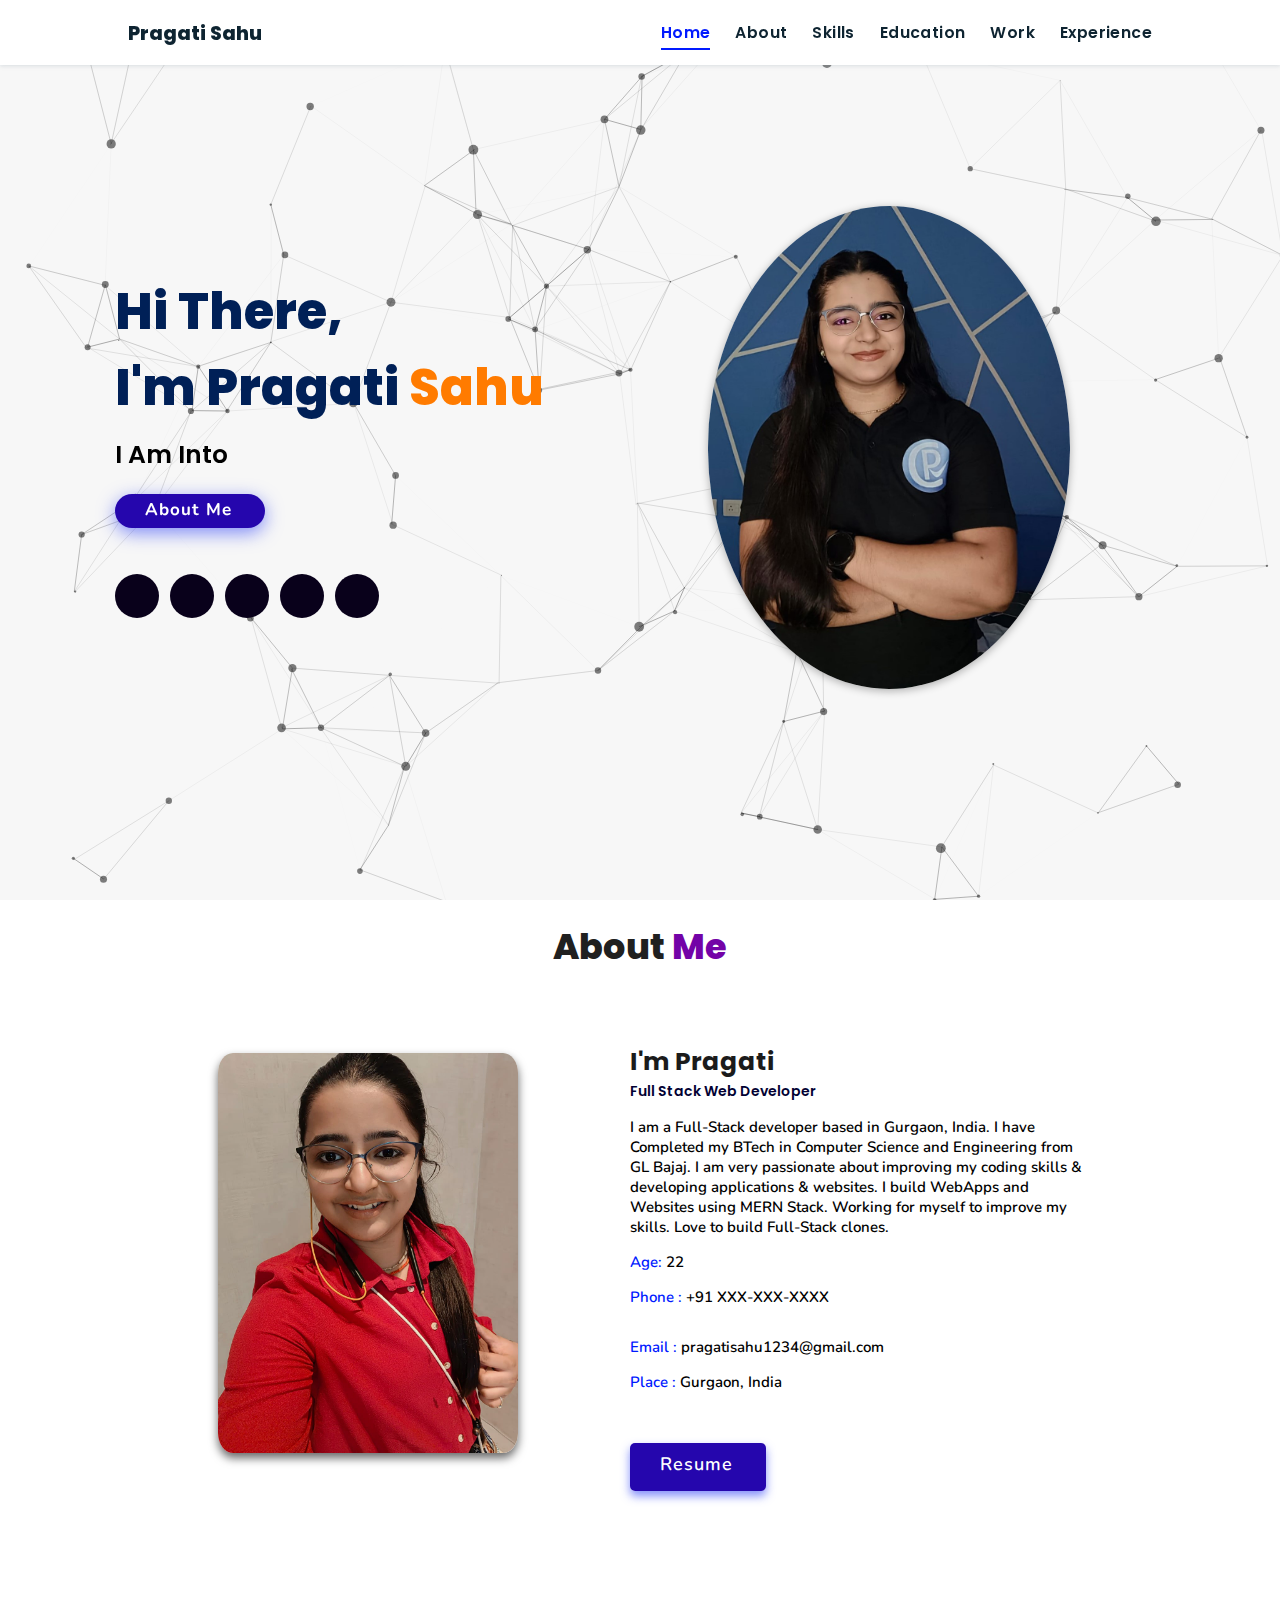
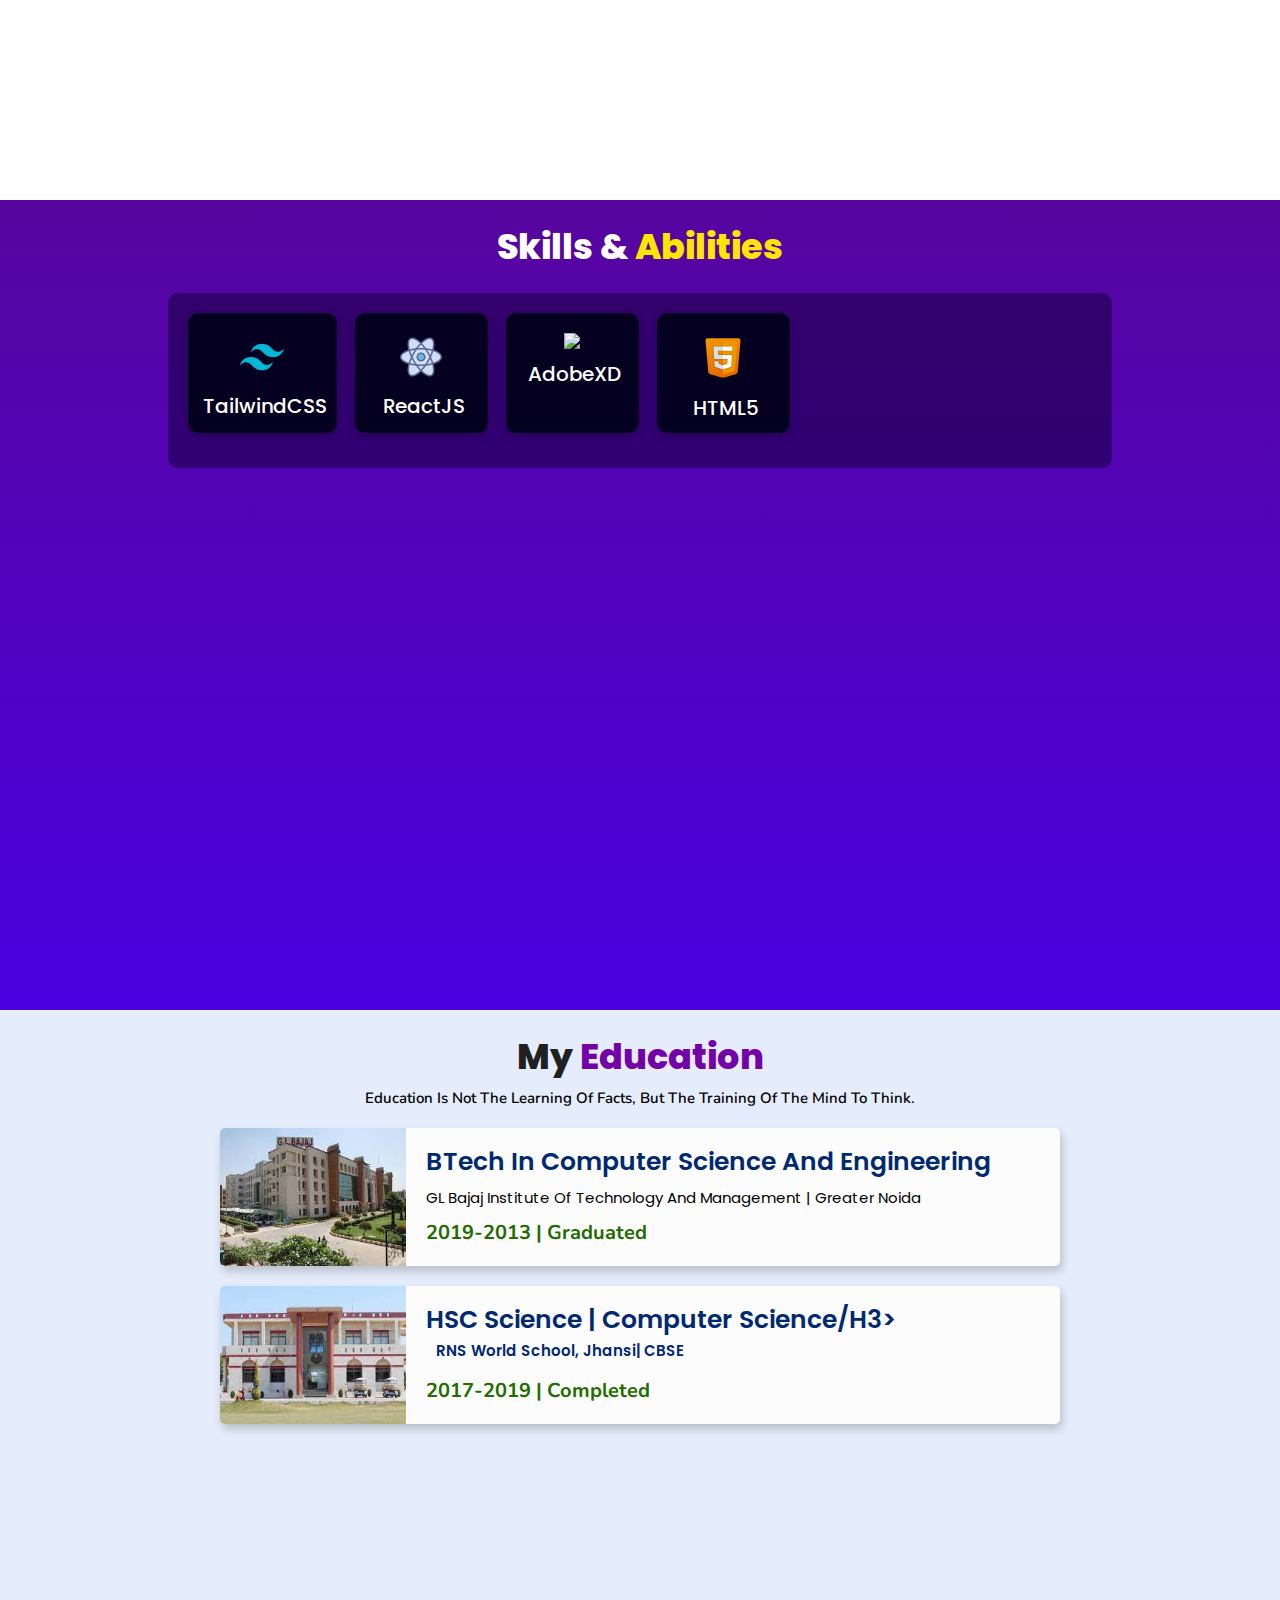
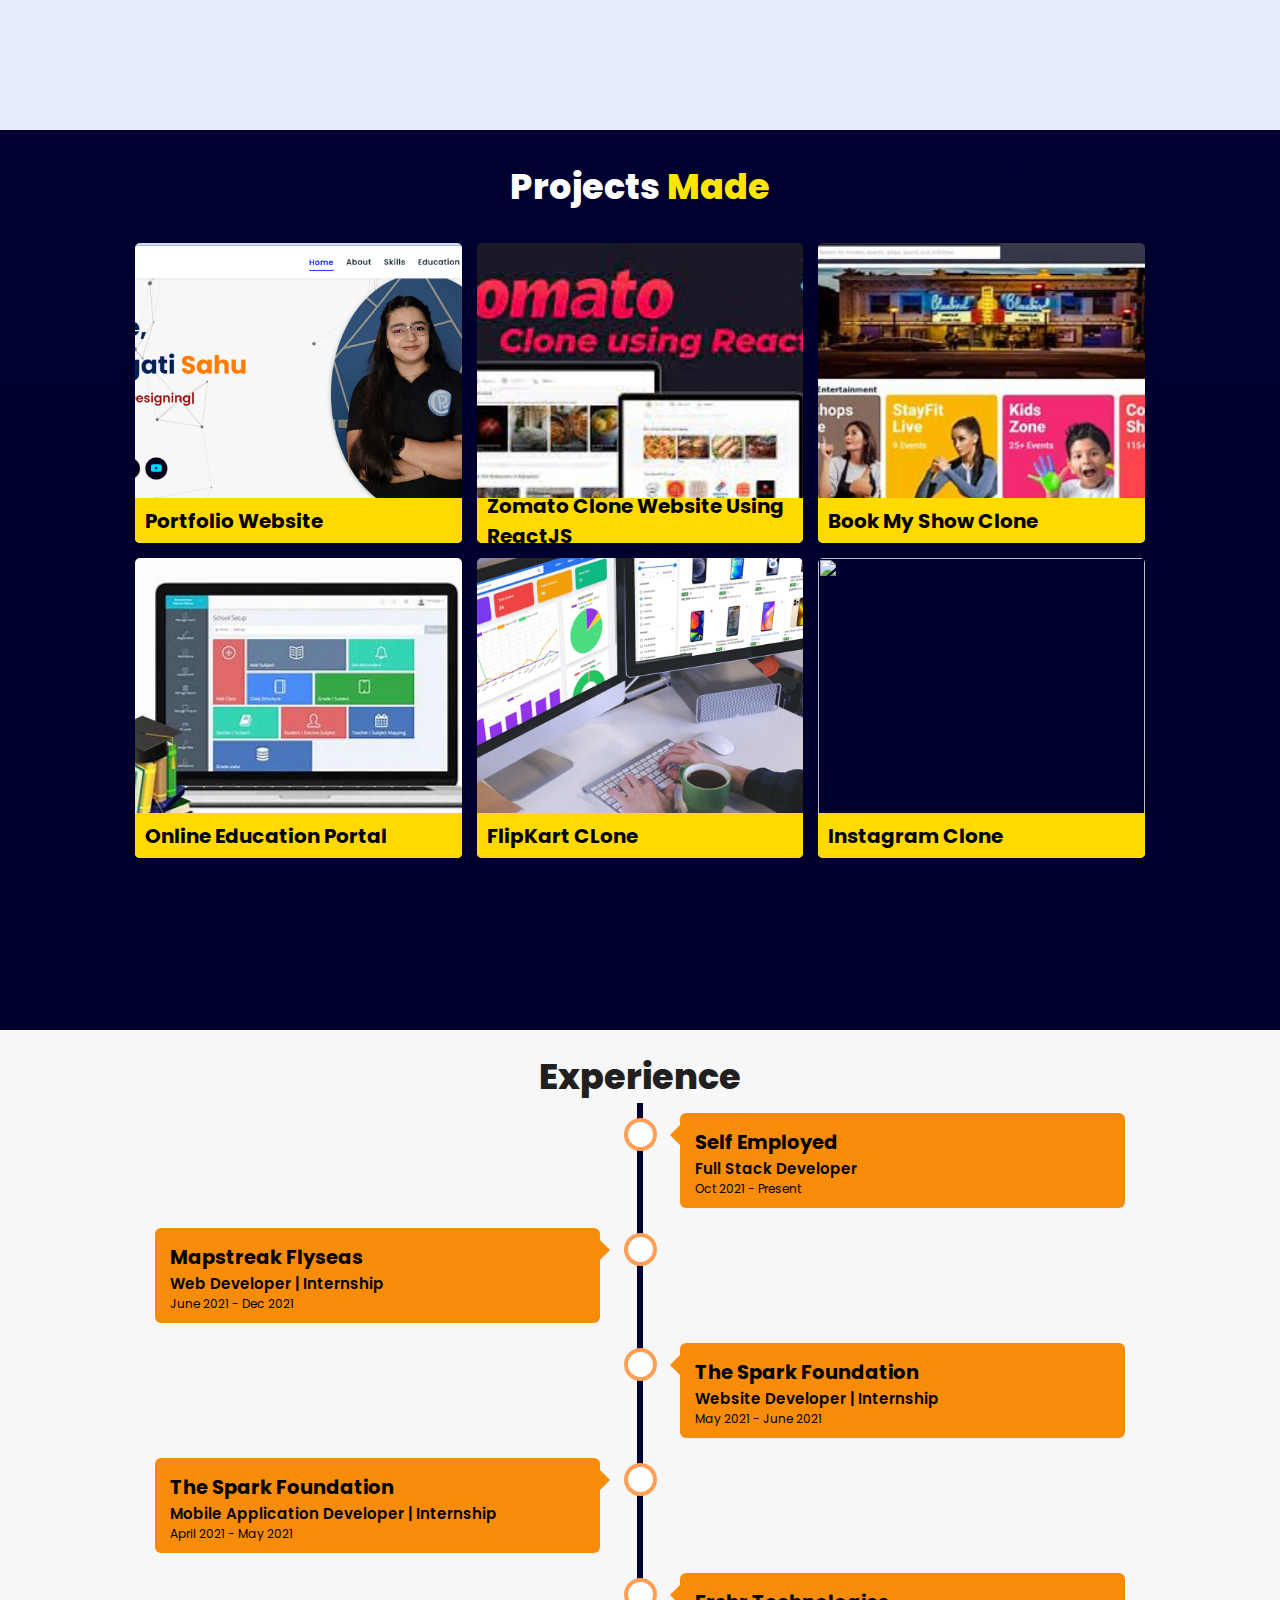
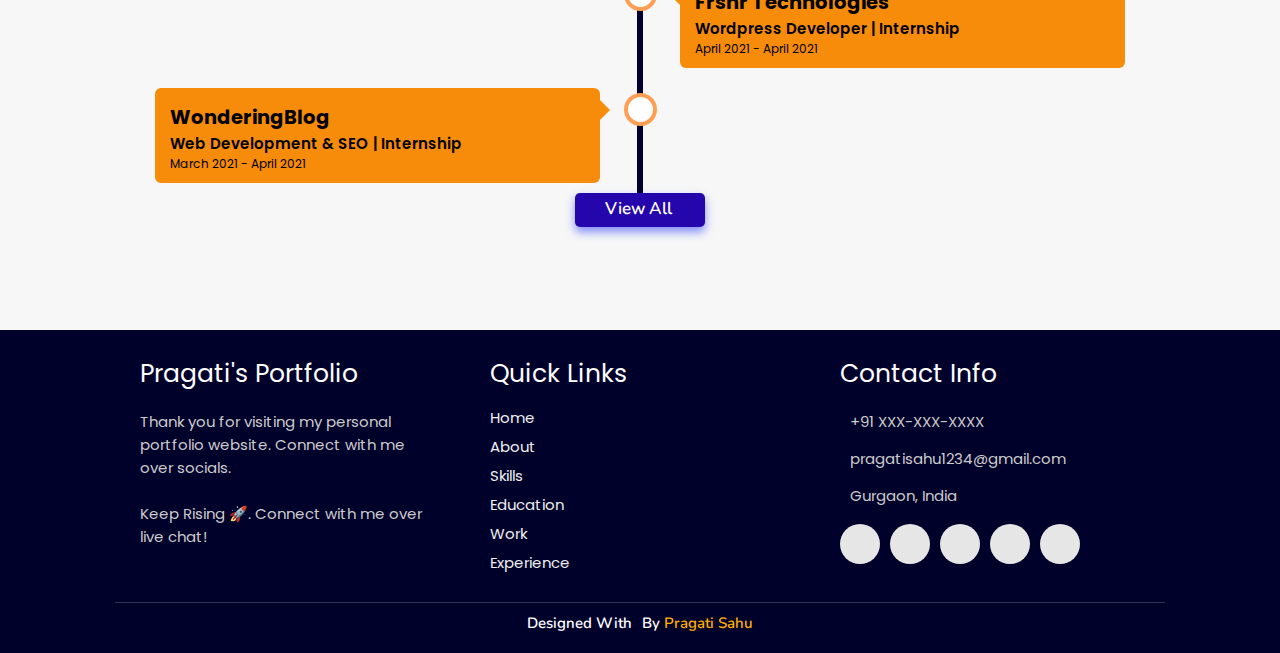
==== index.html @ 32b4aba3 "First Commit" ====
<!DOCTYPE html>
<html lang="en">
<head>
    <meta charset="UTF-8">
    <meta http-equiv="X-UA-Compatible" content="IE=edge">
    <meta name="viewport" content="width=device-width, initial-scale=1.0">
    <meta name="keywords" content="Pragati sable, portfolio, Pragati, full stack dev, personal portfolio lifecodes, portfolio design, portfolio website, personal portfolio" />
    <meta name="description" content="Welcome to Pragati's Portfolio. Full-Stack Web Developer and Android App Developer" />
    <!-- Custom CSS -->
    <link rel="stylesheet" href="./assets/css/style.css">
    <!-- Font Awesome -->
    <link rel="stylesheet" href="https://cdnjs.cloudflare.com/ajax/libs/font-awesome/5.15.3/css/all.min.css" integrity="sha512-iBBXm8fW90+nuLcSKlbmrPcLa0OT92xO1BIsZ+ywDWZCvqsWgccV3gFoRBv0z+8dLJgyAHIhR35VZc2oM/gI1w==" crossorigin="anonymous" referrerpolicy="no-referrer" />
    <script src="https://kit.fontawesome.com/95a2002ecf.js" crossorigin="anonymous"></script>
    <!-- Favicon -->
    <link id='favicon' rel="shortcut icon" href="./assets/images/favicon.png" type="image/x-png">
    <title>Portfolio | Pragati Sahu</title>
</head>
<body>
<header>
        <a href="/" class="logo"><i class="fa-solid fa-code"></i> Pragati Sahu</a>

        <div id="menu" class="fas fa-bars"></div>
        <nav class="navbar">
            <ul>
            <li><a class="active" href="#home">Home</a></li>
            <li><a href="#about">About</a></li>
            <li><a href="#skills">Skills</a></li>
            <li><a href="#education">Education</a></li>
            <li><a href="#work">Work</a></li>
            <li><a href="#experience">Experience</a></li>
            </ul>
        </nav>
</header>
<!-- navbar ends -->


<!-- hero section starts -->
<section class="home" id="home">
    <div id="particles-js"></div>

    <div class="content">
    <h2>Hi There,<br/> I'm Pragati <span>Sahu</span></h2>
    <p>i am into <span class="typing-text"></span></p>
    <a href="#about" class="btn"><span>About Me</span>
      <i class="fas fa-arrow-circle-down"></i>
    </a>
    <div class="socials">
        <ul class="social-icons">
          <li><a class="linkedin" aria-label="LinkedIn" href="https://www.linkedin.com/in/imps1001/" target="_blank"><i class="fab fa-linkedin"></i></a></li> 
          <li><a class="github" aria-label="GitHub" href="https://github.com/imps1001" target="_blank"><i class="fab fa-github"></i></a></li>
          <li><a class="telegram" aria-label="Telegram" href="https://t.me/imps1001" target="_blank"><i class="fab fa-telegram-plane"></i></a></li>
          <li><a class="instagram" aria-label="Instagram" href="https://www.instagram.com/govind_sakhi_007/"><i class="fab fa-instagram" target="_blank"></i></a></li>
          <li><a class="dev" aria-label="Dev" href="https://www.youtube.com/@codeatrandom" target="_blank"><i class="fa-brands fa-youtube"></i></a></li>
        </ul>
      </div>
    </div>
<div class="image">
    <img draggable="false" class="tilt" src="./assets/images/hero2.jpeg" alt="">
</div>
</section>
<!-- hero section ends -->


<!-- about section starts -->
<section class="about" id="about">
    <h2 class="heading"><i class="fas fa-user-alt"></i> About <span>Me</span></h2>
    
    <div class="row">

    <div class="image">
        <img draggable="false" class="tilt" src="./assets/images/profile.jpeg" alt="">
    </div>
    <div class="content">
        <h3>I'm Pragati</h3>
        <span class="tag">Full Stack Web Developer</span>
        
        <p>I am a Full-Stack developer based in Gurgaon, India. 
          I have Completed my BTech in Computer Science and Engineering from GL Bajaj.
          I am very passionate about improving my coding skills & developing applications & websites.
          I build WebApps and Websites using MERN Stack.
          Working for myself to improve my skills.
          Love to build Full-Stack clones. </p>
        
        <div class="box-container">
            <div class="box">
              <p><span> age: </span> 22</p>
              <p><span> phone : </span> +91 XXX-XXX-XXXX</p>
            </div>
            <div class="box">
              <p><span> email : </span> pragatisahu1234@gmail.com</p>
              <p><span> place : </span> Gurgaon, India</p>
            </div>
        </div>
        
        <div class="resumebtn">
            <a href="https://drive.google.com/file/d/1aR4COjsv1ZXqIcqPBd2L4H1GswW2DTjJ/view?usp=sharing" target="_blank" class="btn"><span>Resume</span>
                <i class="fas fa-chevron-right"></i>
            </a>
        </div>

    </div>
    </div>
</section>
<!-- about section ends -->

<!-- skills section starts -->
<section class="skills" id="skills">

    <h2 class="heading"><i class="fas fa-laptop-code"></i> Skills & <span>Abilities</span></h2>

    <div class="container">
          <div class="row" id="skillsContainer">

            <div class="bar">
              <div class="info">
                <img src="./assets/images/skills/TailwindCSS.png"/>
                <span>TailwindCSS</span>
              </div>
            </div>
            <div class="bar">
              <div class="info">
                <img src="./assets/images/skills/ReactJS.png"/>
                <span>ReactJS</span>
              </div>
            </div>
            <div class="bar">
              <div class="info">
                <img src="https://img.icons8.com/color/48/000000/adobe-xd.png"/>
                <span>AdobeXD</span>
              </div>
            </div>
            <div class="bar">
              <div class="info">
                <svg xmlns="http://www.w3.org/2000/svg" x="0px" y="0px"height="50" width="50" viewBox="0 0 48 48">
                  <linearGradient id="SNASnMitCxQrIYk4GDibta_v8RpPQUwv0N8_gr1" x1="18.208" x2="34.159" y1="2.413" y2="46.236" gradientUnits="userSpaceOnUse"><stop offset="0" stop-color="#f09701"></stop><stop offset="1" stop-color="#e36001"></stop></linearGradient><path fill="url(#SNASnMitCxQrIYk4GDibta_v8RpPQUwv0N8_gr1)" d="M7.192,7.176l2.627,29.77c0.109,1.237,0.97,2.28,2.164,2.621l10.643,3.041	c0.898,0.257,1.849,0.257,2.747,0l10.643-3.041c1.194-0.341,2.055-1.383,2.164-2.621l2.627-29.77C40.911,6.006,39.99,5,38.816,5	H9.184C8.01,5,7.089,6.006,7.192,7.176z"></path><path fill="#f09601" d="M24,8v31.9l9.876-2.822c0.797-0.228,1.371-0.924,1.443-1.749l2.286-26.242	C37.656,8.502,37.196,8,36.609,8H24z"></path><path fill="#fff" d="M24,25v-4h8.6l-0.7,11.5L24,35.1v-4.2l4.1-1.4l0.3-4.5L24,25z M32.9,17l0.3-4H24v4H32.9z"></path><path fill="#d6e0e9" d="M24,30.9v4.2l-7.9-2.6L15.7,27h4l0.2,2.5L24,30.9z M19.1,17H24v-4h-9.1l0.7,12H24v-4h-4.6L19.1,17z"></path><path d="M33.2,13l-0.3,4H24h-4.9l0.3,4H24h8.6l-0.7,11.5L24,35.1l-7.9-2.6L15.7,27h4l0.2,2.5l4.1,1.4l4.1-1.4l0.3-4.5H24h-8.4 l-0.7-12H24H33.2 M34.278,12H33.2H24h-9.1h-1.06l0.062,1.058l0.7,12L14.657,26h-0.032l0.078,1.073l0.4,5.5l0.049,0.668 l0.636,0.209l7.9,2.6L24,36.153l0.313-0.103l7.9-2.6l0.644-0.212l0.041-0.677l0.7-11.5L33.663,20H32.6H24h-3.672l-0.15-2H24h8.9 h0.928l0.069-0.925l0.3-4L34.278,12L34.278,12z M20.623,26H24h3.331l-0.185,2.769L24,29.843l-3.156-1.077l-0.148-1.846L20.623,26 L20.623,26z" opacity=".05"></path><path d="M33.2,13l-0.3,4H24h-4.9l0.3,4H24h8.6l-0.7,11.5L24,35.1l-7.9-2.6L15.7,27h4l0.2,2.5l4.1,1.4l4.1-1.4l0.3-4.5H24h-8.4 l-0.7-12H24H33.2 M33.739,12.5H33.2H24h-9.1h-0.53l0.031,0.529l0.7,12l0.027,0.471H15.6H24h3.866l-0.242,3.634L24,30.372 l-3.628-1.239l-0.174-2.173l-0.037-0.46H19.7h-4h-0.538l0.039,0.536l0.4,5.5l0.024,0.334l0.318,0.105l7.9,2.6L24,35.626 l0.156-0.051l7.9-2.6l0.322-0.106l0.021-0.339l0.7-11.5l0.032-0.53H32.6H24h-4.136l-0.225-3H24h8.9h0.464l0.035-0.463l0.3-4 L33.739,12.5L33.739,12.5z" opacity=".07"></path>
                  </svg>
                <span>HTML5</span>
              </div>
            </div>

      </div>
</div>
</section>
<!-- skills section ends -->


<!-- education section starts -->
<section class="education" id="education">

  <h1 class="heading"><i class="fas fa-graduation-cap"></i> My <span>Education</span></h1>

    <p class="qoute">Education is not the learning of facts, but the training of the mind to think.</p>

    <div class="box-container">

    <div class="box">
        <div class="image">
        <img draggable="false" src="./assets/images/educat/college.jpg" alt="">
        </div>
        <div class="content">
        <h3>BTech in Computer Science and Engineering</h3>
        <p>GL Bajaj Institute of Technology and Management | Greater Noida</p>
        <h4>2019-2013 | Graduated</h4>
        </div>
    </div>

    <div class="box">
      <div class="image">
      <img draggable="false" src="./assets/images/educat/school.jpg" alt="">
      </div>
      <div class="content">
      <h3>HSC Science | Computer Science/h3>
      <p>RNS World School, Jhansi| CBSE</p>
      <h4>2017-2019 | Completed</h4>
      </div>
    </div>

</div>
</section>
<!-- education section ends -->


<!-- work project section starts -->
<section class="work" id="work">

  <h2 class="heading"><i class="fas fa-laptop-code"></i> Projects <span>Made</span></h2>

  <div class="box-container">

    <div class="box tilt">
      <img draggable="false" src="./assets/images/projects/portfolio.png" alt="" />
      <div class="content">
        <div class="tag">
        <h3>Portfolio Website</h3>
        </div>
        <div class="desc">
          <p>Personal portfolio website. Don't need much info about it, just scroll down. You're here only!</p>
          <div class="btns">
            <a href="#" class="btn" target="_blank"><i class="fas fa-eye"></i> View</a>
            <a href="#" class="btn" target="_blank">Code <i class="fas fa-code"></i></a>
          </div>
        </div>
      </div>
    </div>
    <div class="box tilt">
      <img draggable="false" src="./assets/images/projects/zomato-clone.jpg" alt="" />
      <div class="content">
        <div class="tag">
        <h3>Zomato Clone Website Using ReactJS</h3>
        </div>
        <div class="desc">
          <p>Zomato Clone Website using ReactJS with variety of food options</p>
          <div class="btns">
            <a href="#" class="btn" target="_blank"><i class="fas fa-eye"></i> View</a>
            <a href="https://github.com/imps1001/Zomato_Master/" class="btn" target="_blank">Code <i class="fas fa-code"></i></a>
          </div>
        </div>
      </div>
    </div>
    <div class="box tilt">
      <img draggable="false" src="./assets/images/projects/book_my_show.jpg" alt="" />
      <div class="content">
        <div class="tag">
        <h3>Book My Show Clone</h3>
        </div>
        <div class="desc">
          <p>Book My Show CLone with ReactJS And TailwindCSS</p>
          <div class="btns">
            <a href="#" class="btn" target="_blank"><i class="fas fa-eye"></i> View</a>
            <a href="https://github.com/imps1001/clone_book_my_show" class="btn" target="_blank">Code <i class="fas fa-code"></i></a>
          </div>
        </div>
      </div>
    </div>
    <div class="box tilt">
      <img draggable="false" src="./assets/images/projects/education.jpg" alt="" />
      <div class="content">
        <div class="tag">
        <h3>Online Education Portal </h3>
        </div>
        <div class="desc">
          <p>Online Education Portal with PHP</p>
          <div class="btns">
            <a href="#" class="btn" target="_blank"><i class="fas fa-eye"></i> View</a>
            <a href="https://github.com/imps1001/Code_At_Random" class="btn" target="_blank">Code <i class="fas fa-code"></i></a>
          </div>
        </div>
      </div>
    </div>
    <div class="box tilt">
      <img draggable="false" src="./assets/images/projects/flipkartmern.png" alt="" />
      <div class="content">
        <div class="tag">
        <h3>FlipKart CLone</h3>
        </div>
        <div class="desc">
          <p>FlipKart CLone with Mern</p>
          <div class="btns">
            <a href="#" class="btn" target="_blank"><i class="fas fa-eye"></i> View</a>
            <a href="#" class="btn" target="_blank">Code <i class="fas fa-code"></i></a>
          </div>
        </div>
      </div>
    </div>
    <div class="box tilt">
      <img draggable="false" src="./assets/images/projects/instagrammern.png" alt="" />
      <div class="content">
        <div class="tag">
        <h3>Instagram Clone</h3>
        </div>
        <div class="desc">
          <p>Instagram Clone with MERN Stack</p>
          <div class="btns">
            <a href="#" class="btn" target="_blank"><i class="fas fa-eye"></i> View</a>
            <a href="#" class="btn" target="_blank">Code <i class="fas fa-code"></i></a>
          </div>
        </div>
      </div>
    </div>

</div>

</section>
<!-- work project section ends -->

<!-- experience section starts -->
<section class="experience" id="experience">

  <h2 class="heading"><i class="fas fa-briefcase"></i> Experience </h2>

  <div class="timeline">

    <div class="container right">
      <div class="content">
        <div class="tag">
          <h2>Self Employed</h2>
        </div>
        <div class="desc">
            <h3>Full Stack Developer</h3>
            <p>Oct 2021 - present</p>
        </div>
      </div>
    </div>

    <div class="container left">
      <div class="content">
        <div class="tag">
          <h2>Mapstreak Flyseas</h2>
        </div>
        <div class="desc">
            <h3>Web Developer | Internship</h3>
            <p>June 2021 - Dec 2021</p>
        </div>
      </div>
    </div>

    <div class="container right">
      <div class="content">
        <div class="tag">
          <h2>The Spark Foundation</h2>
        </div>
        <div class="desc">
            <h3>Website Developer | Internship</h3>
            <p>May 2021 - June 2021</p>
        </div>
      </div>
    </div>

    <div class="container left">
      <div class="content">
        <div class="tag">
          <h2>The Spark Foundation</h2>
        </div>
        <div class="desc">
            <h3>Mobile Application Developer | Internship</h3>
            <p>April 2021 - May 2021</p>
        </div>
      </div>
    </div>

    <div class="container right">
      <div class="content">
        <div class="tag">
          <h2>Frshr Technologies</h2>
        </div>
        <div class="desc">
            <h3>Wordpress Developer | Internship</h3>
            <p>April 2021 - April 2021</p>
        </div>
      </div>
    </div>

    <div class="container left">
      <div class="content">
        <div class="tag">
          <h2>WonderingBlog</h2>
        </div>
        <div class="desc">
            <h3>Web Development & SEO | Internship</h3>
            <p>March 2021 - April 2021</p>
        </div>
      </div>
    </div>
  </div>

  <div class="morebtn">
    <a href="/experience" class="btn"><span>View All</span>
      <i class="fas fa-arrow-right"></i>
  </a>
  </div>

</div>

</section>
<!-- experience section ends -->

<!-- footer section starts -->
<section class="footer">

  <div class="box-container">

      <div class="box">
          <h3>Pragati's Portfolio</h3>
          <p>Thank you for visiting my personal portfolio website. Connect with me over socials. <br/> <br/> Keep Rising 🚀. Connect with me over live chat!</p>
      </div>

      <div class="box">
          <h3>quick links</h3>
          <a href="#home"><i class="fas fa-chevron-circle-right"></i> home</a>
          <a href="#about"><i class="fas fa-chevron-circle-right"></i> about</a>
          <a href="#skills"><i class="fas fa-chevron-circle-right"></i> skills</a>
          <a href="#education"><i class="fas fa-chevron-circle-right"></i> education</a>
          <a href="#work"><i class="fas fa-chevron-circle-right"></i> work</a>
          <a href="#experience"><i class="fas fa-chevron-circle-right"></i> experience</a>
      </div>

      <div class="box">
          <h3>contact info</h3>
          <p> <i class="fas fa-phone"></i>+91 XXX-XXX-XXXX</p>
          <p> <i class="fas fa-envelope"></i>pragatisahu1234@gmail.com</p>
          <p> <i class="fas fa-map-marked-alt"></i>Gurgaon, India</p>
          <div class="share">
              <a href="https://www.linkedin.com/in/imps1001/" class="fab fa-linkedin" aria-label="LinkedIn" target="_blank"></a>
              <a href="https://github.com/imps1001" class="fab fa-github" aria-label="GitHub" target="_blank"></a>
              <a href="mailto:pragatisahu1234@gmail.com" class="fas fa-envelope" aria-label="Mail" target="_blank"></a>
              <a href="https://t.me/imps1001" class="fab fa-telegram-plane" aria-label="Telegram" target="_blank"></a>
              <a href="https://www.youtube.com/@codeatrandom" target="_blank" class="fa-brands fa-youtube" aria-label="Youtube"></a>
          </div>
      </div>
  </div>

  <h1 class="credit">Designed with <i class="fa fa-heart pulse"></i> by <a href="https://www.linkedin.com/in/imps1001"> Pragati Sahu</a></h1>

</section>
<!-- footer section ends -->


<!-- scroll top btn -->
<a href="#home" aria-label="ScrollTop" class="fas fa-angle-up" id="scroll-top"></a>
<!-- scroll back to top -->


<!-- ==== ALL MAJOR JAVASCRIPT CDNS STARTS ==== -->
<!-- jquery cdn -->
<script src="https://cdnjs.cloudflare.com/ajax/libs/jquery/3.6.0/jquery.min.js" integrity="sha512-894YE6QWD5I59HgZOGReFYm4dnWc1Qt5NtvYSaNcOP+u1T9qYdvdihz0PPSiiqn/+/3e7Jo4EaG7TubfWGUrMQ==" crossorigin="anonymous" referrerpolicy="no-referrer"></script>

<!-- typed.js cdn -->
<script src="https://cdnjs.cloudflare.com/ajax/libs/typed.js/2.0.5/typed.min.js" integrity="sha512-1KbKusm/hAtkX5FScVR5G36wodIMnVd/aP04af06iyQTkD17szAMGNmxfNH+tEuFp3Og/P5G32L1qEC47CZbUQ==" crossorigin="anonymous" referrerpolicy="no-referrer"></script>

<!-- particle.js links -->
<script src="./assets/js/particles.min.js"></script>
<script src="./assets/js/app.js"></script>

<!-- vanilla tilt.js links -->
<script src="https://cdnjs.cloudflare.com/ajax/libs/vanilla-tilt/1.7.0/vanilla-tilt.min.js" integrity="sha512-SttpKhJqONuBVxbRcuH0wezjuX+BoFoli0yPsnrAADcHsQMW8rkR84ItFHGIkPvhnlRnE2FaifDOUw+EltbuHg==" crossorigin="anonymous" referrerpolicy="no-referrer"></script>

<!-- scroll reveal anim -->
<script src="https://unpkg.com/scrollreveal"></script>

<script
      type="text/javascript"
      src="https://cdn.jsdelivr.net/npm/emailjs-com@3/dist/email.min.js"
    ></script>

<!-- ==== ALL MAJOR JAVASCRIPT CDNS ENDS ==== -->

<script src="./assets/js/script.js"></script>

</body>
</html>
---- assets/css/style.css ----
@import url("https://fonts.googleapis.com/css2?family=Poppins:wght@400;600;700&display=swap");
@import url("https://fonts.googleapis.com/css2?family=Nunito:ital,wght@0,300;0,400;0,600;0,700;1,300;1,400&display=swap");

* {
  margin: 0;
  padding: 0;
  box-sizing: border-box;
  text-decoration: none;
  outline: none;
  border: none;
  text-transform: capitalize;
  transition: all 0.2s linear;
}
html {
  font-size: 62.5%;
  overflow-x: hidden;
  scroll-behavior: smooth;
}
body {
  background: #f7f7f7;
  font-family: "Poppins", sans-serif;
}

*::selection {
  background: #2b3dda;
  color: #fff;
}

html {
  font-size: 62.5%;
  overflow-x: hidden;
}
html::-webkit-scrollbar {
  width: 0.8rem;
}
html::-webkit-scrollbar-track {
  background: rgb(235, 202, 245);
}
html::-webkit-scrollbar-thumb {
  background: #420177;
}

/* pre loader start */
.loader-container {
  position: fixed;
  top: 0;
  left: 0;
  z-index: 10000;
  background: #e6eff1;
  display: flex;
  align-items: center;
  justify-content: center;
  height: 100%;
  width: 100%;
}
.loader-container.fade-out {
  top: -120%;
}
/* pre loader end */

/* navbar starts */
header {
  position: fixed;
  top: 0;
  left: 0;
  right: 0;
  z-index: 1000;
  display: flex;
  align-items: center;
  justify-content: space-between;
  padding: 1.7rem 10%;
  height: 6.5rem;
  background-color: #fff;
  box-shadow: 0 1px 4px rgba(146, 161, 176, 0.3);
}
section {
  min-height: 100vh;
  padding: 2rem 9%;
}
.heading {
  font-size: 3.5rem;
  color: rgb(32, 32, 32);
  font-weight: 800;
  text-align: center;
}
.heading span {
  color: rgb(115, 3, 167);
}
header .logo {
  font-size: 1.9rem;
  font-weight: 800;
  text-decoration: none;
  color: #0e2431;
}
header .logo i {
  font-size: 2.2rem;
}
header .logo:hover {
  color: #fc8c05;
}
header .navbar ul {
  list-style: none;
  display: flex;
  justify-content: center;
  align-items: center;
}
header .navbar li {
  margin-left: 2.5rem;
}
header .navbar ul li a {
  font-size: 1.57rem;
  color: #0e2431;
  font-weight: 600;
  text-decoration: none;
  letter-spacing: 0.04rem;
  transition: 0.2s;
}
header .navbar ul li a.active,
header .navbar ul li a:hover {
  color: #011aff;
  border-bottom: 0.2rem solid #011aff;
  padding: 0.5rem 0;
}
/* navbar ends */

/* hamburger icon starts*/
#menu {
  font-size: 3rem;
  cursor: pointer;
  color: rgb(24, 2, 63);
  display: none;
}
@media (max-width: 768px) {
  #menu {
    display: block;
  }
  header .navbar {
    position: fixed;
    top: 6.5rem;
    right: -120%;
    width: 75%;
    height: 100%;
    text-align: left;
    align-items: flex-start;
    background-color: #0e0f31;
  }
  header .navbar ul {
    flex-flow: column;
    padding: 1rem;
  }
  header .navbar ul li {
    text-align: center;
    width: 100%;
    margin: 1rem 0;
    border-radius: 0.5rem;
    width: 26rem;
  }
  header .navbar ul li a {
    display: block;
    padding: 1rem;
    text-align: left;
    color: #fff;
    font-size: 2rem;
  }
  header .navbar ul li a.active,
  header .navbar ul li a:hover {
    padding: 1rem;
    color: #fff;
    border-radius: 0.5rem;
    border-bottom: 0.5rem solid #011aff;
  }
  .fa-times {
    transform: rotate(180deg);
  }
  header .navbar.nav-toggle {
    right: 0;
  }
}
/* hamburger icon ends */

/* hero section starts*/
.home {
  position: relative;
  display: flex;
  flex-wrap: wrap;
  gap: 1.5rem;
  min-height: 100vh;
  align-items: center;
}
.home #particles-js {
  position: absolute;
  width: 100%;
  height: 100%;
  top:0;
  left: 0;
}
.home::before {
  content: "";
  position: absolute;
  top: 0;
  left: 0;
  height: 100%;
  width: 100%;
}
.home .content {
  flex: 1 1 40rem;
  padding-top: 1rem;
  z-index: 1;
}
.home .image {
  flex: 1 1 40rem;
  z-index: 1;
}
.home .image img {
  width: 70%;
  margin-left: 6rem;
  border-radius: 50%;
  box-shadow: 0 2px 8px rgba(0, 0, 0, 0.3);
  cursor: pointer;
}
.home .image img:hover {
  box-shadow: 0 5px 15px rgba(0, 0, 0, 0.5);
}
.home .content h2 {
  font-size: 5rem;
  font-weight: 800;
  color: #002057;
}
.home .content h2 span {
  font-size: 5rem;
  font-weight: 800;
  color: #ff7b00;
}
.home .content p {
  font-size: 2.5rem;
  color: #000;
  font-weight: 600;
  padding: 1rem 0;
}
.home .content p span {
  font-size: 2.5rem;
  color: rgb(148, 8, 8);
  font-weight: 600;
  padding: 1rem 0;
}
.home .btn {
  margin-top: 1rem;
  position: absolute;
  line-height: 0;
  padding: 1.6rem 3rem;
  border-radius: 4em;
  transition: 0.5s;
  color: #fff;
  background: #2506ad;
  box-shadow: 0px 5px 18px rgba(48, 68, 247, 0.6);
  font-family: "Nunito", sans-serif;
}
.home .btn span {
  font-weight: 700;
  font-size: 1.7rem;
  letter-spacing: 0.1rem;
}
.home .btn i {
  margin-left: 0.3rem;
  font-size: 1.5rem;
  transition: 0.3s;
}
.home .btn:hover {
  background: #1a047e;
}
.home .btn:hover i {
  transform: translateX(5px);
}
/* social icons start */
.socials {
  position: relative;
  margin-top: 9rem;
}
.socials .social-icons {
  padding-left: 0;
  margin-bottom: 0;
  list-style: none;
}
.socials .social-icons li {
  display: inline-block;
  margin-bottom: 14px;
}
.social-icons a {
  font-size: 2rem;
  display: inline-block;
  line-height: 44px;
  color: #00d9ff;
  background-color: #09011b;
  width: 44px;
  height: 44px;
  text-align: center;
  margin-right: 8px;
  border-radius: 100%;
  -webkit-transition: all 0.2s linear;
  -o-transition: all 0.2s linear;
  transition: all 0.2s linear;
}
.social-icons a:active,
.social-icons a:focus,
.social-icons a:hover {
  color: #fff;
  background-color: #0685da;
}
.social-icons a.github:hover {
  background-color: #0e0e0e;
}
.social-icons a.twitter:hover {
  background-color: #00aced;
}
.social-icons a.linkedin:hover {
  background-color: #007bb6;
}
.social-icons a.dev:hover {
  background-color: #070707;
}
.social-icons a.instagram:hover {
  background-color: #ee00da;
}
/* social icons end */

/* hero media queries starts*/
@media (max-width: 450px) {
  .home .btn {
    margin: 4rem 0;
  }
  .socials {
    margin-top: 12rem;
  }
  .home .image img {
    margin-top: -12rem;
  }
  .home .content p {
    font-size: 2.2rem;
  }
  .home .content p span {
    font-size: 2.2rem;
  }
}
/* hero media queries ends*/
/* hero section end */

/* about section starts */
.about {
  background: rgb(255, 255, 255);
}
.about .row {
  display: flex;
  flex-direction: row;
  gap: 2rem;
  flex-wrap: wrap;
  padding: 4rem;
}
.about .row .image {
  text-align: center;
  flex: 1 1 35rem;
}
.about .row .image img {
  margin: 4rem;
  width: 30rem;
  height: auto;
  border-radius: 5%;
  box-shadow: 0 5px 10px rgba(0, 0, 0, 0.6);
  transition: 0.3s;
  cursor: pointer;
}
.about .row .image img:hover {
  mix-blend-mode: normal;
}
.about .row .content {
  flex: 1 1 45rem;
  padding: 3rem;
}
.about .row .content h3 {
  color: rgb(27, 27, 27);
  font-size: 2.5rem;
}
.about .row .content .tag {
  font-size: 1.4rem;
  color: #020133;
  font-weight: 600;
  margin-top: 1rem;
}
.about .row .content p {
  font-size: 1.5rem;
  margin-top: 1.5rem;
  font-family: "Nunito";
  font-weight: 600;
  text-transform: none;
}
.about .row .content .box-container {
  display: flex;
  flex-wrap: wrap;
  gap: 1.5rem;
  font-family: "Nunito";
  font-weight: 600;
}
.about .row .content .box-container .box p {
  text-transform: none;
}
.about .row .content .box-container .box p span {
  color: #011aff;
}
.resumebtn {
  margin-top: 6rem;
}
.resumebtn .btn {
  padding: 1.7rem 3rem;
  border-radius: 0.5em;
  transition: 0.3s;
  color: #fff;
  background: #2506ad;
  box-shadow: 0px 5px 10px rgba(48, 68, 247, 0.6);
  font-family: "Nunito", sans-serif;
}
.resumebtn .btn span {
  font-weight: 600;
  font-size: 1.8rem;
  letter-spacing: 0.1rem;
}
.resumebtn .btn i {
  margin-left: 0.3rem;
  font-size: 1.2rem;
  transition: 0.3s;
}
.resumebtn .btn:hover {
  background: #1a047e;
}
.resumebtn .btn:hover i {
  transform: translateX(5px);
}
/* about media queries starts*/
@media screen and (max-width: 600px) {
  .about .row .image {
    margin-top: 2rem;
  }
  .about .row .image img {
    margin: 0 auto;
    width: 80%;
    mix-blend-mode: normal;
  }
  .about .row {
    padding: 0.5rem;
    margin-bottom: 7rem;
  }
  .about .row .content {
    padding: 1rem;
  }
  .about .row .content .box-container {
    gap: 0;
  }
}
/* about media queries ends*/
/* about section ends */

/* skills section starts */
.skills {
  min-height: 90vh;
  background: linear-gradient(to bottom, #57059e, #4a00e0);
}
.skills h2 {
  color: #fff;
}
.skills .heading span {
  color: rgb(255, 230, 0);
}
.skills .container {
  background: rgba(0, 0, 22, 0.4);
  color: #fff;
  border-radius: 1rem;
  padding: 2rem;
  width: 90%;
  margin: auto;
  margin-top: 2rem;
}
.skills .container .row {
  display: grid;
  grid-template-columns: repeat(6, 1fr);
  flex-wrap: wrap;
  gap: 1.8rem;
}
.skills .container .bar {
  margin-bottom: 15px;
  padding: 10px;
  border-radius: 1rem;
  box-shadow: 0 4px 10px rgba(0, 0, 0, 0.2);
  background: rgba(0, 0, 22, 0.9);
  transition: 0.2s;
}
.skills .container .bar:hover {
  box-shadow: 0 8px 10px rgba(0, 2, 68, 0.8) !important;
  background-color: rgba(0, 0, 0, 0.9) !important;
}
.skills .container .bar .info {
  display: flex;
  flex-direction: column;
  align-items: center;
  gap: 1rem;
  margin-top: 1rem;
}
.skills .container .bar .info i {
  font-size: 4rem;
}
.skills .container .bar .info span {
  font-size: 2rem;
  font-weight: 500;
  font-family: "Poppins";
  margin-left: 0.5rem;
}
/* skills media queries starts*/
@media screen and (max-width: 600px) {
  .skills .container {
    padding: 0;
    margin: 0;
  }
  .skills .container .row {
    grid-template-columns: repeat(2, 1fr);
    margin: 1rem;
    padding: 2rem 0.2rem 2rem 0.2rem;
    gap: 1rem;
  }
  .skills .container {
    margin-top: 5px;
    width: 100%;
  }
}
/* skills media queries ends*/
/* skills section ends */

/* education section starts */
.education {
  background: #e5ecfb;
  min-height: 80vh;
}
.education .qoute {
  font-size: 1.5rem;
  text-align: center;
  font-family: "Nunito", sans-serif;
  font-weight: 600;
  margin-top: 0.5rem;
}
.education .box-container {
  display: flex;
  flex-wrap: wrap;
  justify-content: center;
  align-items: center;
  flex-direction: column;
}
.education .box-container .box {
  display: flex;
  flex-direction: row;
  width: 80%;
  border-radius: 0.5rem;
  box-shadow: 0.2rem 0.5rem 1rem rgba(0, 0, 0, 0.2);
  text-align: center;
  position: relative;
  margin-top: 2rem;
  overflow: hidden;
  transition: 0.3s;
  background: rgb(252, 252, 252);
}
.education .box-container .box:hover {
  transform: scale(1.03);
  box-shadow: 1rem 0.5rem 1.2rem rgba(0, 0, 0, 0.3);
}
.education .box-container .box .image {
  flex: 1 1 20rem;
  width: 100%;
}
.education .box-container .box img {
  object-fit: cover;
  position: relative;
  width: 100%;
  height: 100%;
}
.education .box-container .box .content {
  position: relative;
  display: flex;
  flex-direction: column;
  padding: 1rem;
  flex-wrap: wrap;
  flex: 1 1 70rem;
}
.education .box-container .box .content h3 {
  font-size: 2.5rem;
  color: #012970;
  padding: 0.5rem 0;
  font-weight: 600;
  text-align: left;
  margin-left: 1rem;
}
.education .box-container .box .content p {
  font-size: 1.5rem;
  margin-left: 1rem;
  text-align: left;
}
.education h4 {
  font-size: 2rem;
  color: rgb(34, 109, 0);
  text-align: left;
  margin: 1rem;
  font-family: "Nunito", sans-serif;
  font-weight: 700;
}

/* education media queries starts*/
@media screen and (max-width: 600px) {
  .education .box-container .box {
    flex-direction: column;
    width: 100%;
  }
  .education .box-container .box .image {
    width: 100%;
    height: 25rem;
  }
  .education .box-container .box img {
    width: 100%;
  }
  .education .box-container .box .content {
    position: relative;
    display: flex;
    flex-direction: column;
    padding: 1rem;
    flex-wrap: wrap;
    flex: 0;
  }
  .education .btns {
    margin-top: 2rem;
    margin-left: 1rem;
    margin-right: 1rem;
    flex-wrap: wrap;
  }
}
/* education media queries ends*/
/* education section ends */

/* work section starts */
.work {
  /* background: #010124; */
  background: linear-gradient(to bottom, #000031, #00002c);
}
.work h2 {
  color: #fff;
  padding: 1rem;
}
.work .heading span {
  color: rgb(255, 230, 0);
}
.work .box-container {
  display: flex;
  flex-wrap: wrap;
  gap: 1.5rem;
  margin: 2rem;
}
.work .box-container .box {
  flex: 1 1 30rem;
  border-radius: 0.5rem;
  box-shadow: 0 0.5rem 1rem rgba(0, 0, 0, 0.1);
  position: relative;
  overflow: hidden;
  height: 30rem;
}
.work .box-container .box img {
  height: 100%;
  width: 100%;
  object-fit: cover;
}
.work .box-container .box .content {
  height: 100%;
  width: 100%;
  position: absolute;
  top: 85%;
  left: 0;
  background: rgba(255, 255, 255, 0.9);
  display: flex;
  flex-direction: column;
}
.work .box-container .box .content .tag {
  display: flex;
  flex-direction: row;
  justify-content: space-between;
  align-items: center;
  height: 4.5rem;
  width: 100%;
  padding-left: 1rem;
  background: #ffd900;
}
.work .box-container .box .content .tag h3 {
  font-size: 2rem;
}
.work .box-container .box:hover .content {
  top: 25%;
}
.work .desc {
  margin: 2rem;
  display: flex;
  flex-direction: column;
  justify-content: center;
}
.work .desc p {
  font-size: 1.5rem;
}
.work .desc .btns {
  display: flex;
  justify-content: space-between;
  width: 100%;
  margin-top: 2rem;
}
.work .desc .btns .btn {
  line-height: 0;
  display: inline;
  padding: 1.5rem 2.5rem;
  border-radius: 0.5rem;
  font-size: 1.5rem;
  color: #fff;
  background: rgb(12, 12, 12);
  margin-right: 2rem;
}
.work .desc .btns .btn:hover {
  background: #310ae0f5;
}
.work .viewall {
  display: flex;
  justify-content: center;
}
.work .viewall .btn {
  position: relative;
  line-height: 0;
  padding: 1.6rem 3rem;
  border-radius: 0.5em;
  transition: 0.5s;
  color: rgb(255, 255, 255);
  font-weight: 700;
  border: 2px solid #fff;
  box-shadow: 0px 5px 10px rgba(65, 84, 241, 0.4);
  text-align: center;
}
.work .viewall .btn span {
  font-weight: 600;
  font-size: 1.7rem;
  font-family: "Nunito", sans-serif;
}
.work .viewall .btn i {
  margin-left: 0.3rem;
  font-size: 1.5rem;
  transition: 0.3s;
}
.work .viewall .btn:hover {
  background: #fff;
  color: #000;
}
.work .viewall .btn:hover i {
  transform: translateX(5px);
}
/* work section ends */

/* experience section starts */
.experience .timeline {
  position: relative;
  max-width: 1200px;
  margin: 0 auto;
}
.experience .timeline::after {
  content: "";
  position: absolute;
  width: 6px;
  background: #020133;
  top: 0;
  bottom: 0;
  left: 50%;
  margin-left: -3px;
  z-index: -2;
}
.experience .container {
  padding: 10px 40px;
  position: relative;
  background-color: inherit;
  width: 50%;
}
/*circles on timeline*/
.experience .container::after {
  content: "\f0b1";
  position: absolute;
  width: 25px;
  height: 25px;
  right: -17px;
  background-color: rgb(255, 255, 255);
  border: 4px solid #ff9f55;
  top: 15px;
  border-radius: 50%;
  z-index: 100;
  font-size: 1.89rem;
  text-align: center;
  font-weight: 600;
  color: #02094b;
  font-family: "Font Awesome\ 5 Free";
}
.experience .left {
  left: 0;
}
.experience .right {
  left: 50%;
}
/* arrows pointing right */
.experience .left::before {
  content: " ";
  height: 0;
  position: absolute;
  top: 22px;
  width: 0;
  z-index: 1;
  right: 30px;
  border: medium solid #f68c09;
  border-width: 10px 0 10px 10px;
  border-color: transparent transparent transparent #f68c09;
}
/* arrows pointing left  */
.experience .right::before {
  content: " ";
  height: 0;
  position: absolute;
  top: 22px;
  width: 0;
  z-index: 1;
  left: 30px;
  border: medium solid #f68c09;
  border-width: 10px 10px 10px 0;
  border-color: transparent #f68c09 transparent transparent;
}
.experience .right::after {
  left: -16px;
}
.experience .content {
  background-color: #f68c09;
  position: relative;
  border-radius: 6px;
}
.experience .content .tag {
  font-size: 1.3rem;
  padding-top: 1.5rem;
  padding-left: 1.5rem;
}
.experience .content .desc {
  margin-left: 1.5rem;
  padding-bottom: 1rem;
}
.experience .content .desc h3 {
  font-size: 1.5rem;
  font-weight: 600;
}
.experience .content .desc p {
  font-size: 1.2rem;
}
/* view all button */
.morebtn {
  display: flex;
  justify-content: center;
}
.morebtn .btn {
  position: relative;
  line-height: 0;
  padding: 1.6rem 3rem;
  border-radius: 0.5em;
  transition: 0.5s;
  color: #fff;
  background: #2506ad;
  box-shadow: 0px 5px 10px rgba(48, 68, 247, 0.6);
  text-align: center;
}
.morebtn .btn span {
  font-weight: 600;
  font-size: 1.7rem;
  font-family: "Nunito", sans-serif;
}
.morebtn .btn i {
  margin-left: 0.3rem;
  font-size: 1.5rem;
  transition: 0.3s;
}
.morebtn .btn:hover {
  background: #1a047e;
}
.morebtn .btn:hover i {
  transform: translateX(5px);
}

/* Media queries - Responsive timeline on screens less than 600px wide */
@media screen and (max-width: 600px) {
  .experience {
    min-height: 80vh;
  }
  .experience .timeline {
    margin-top: 2rem;
  }
  .experience .timeline::after {
    left: 31px;
  }
  .experience .container {
    width: 100%;
    padding-left: 8rem;
    padding-right: 2rem;
  }
  .experience .container::after {
    font-size: 2.2rem;
  }
  .experience .container::before {
    left: 61px;
    border: medium solid #f68c09;
    border-width: 10px 10px 10px 0;
    border-color: transparent #f68c09 transparent transparent;
  }
  .experience .left::after {
    left: 15px;
  }
  .experience .right::after {
    left: 15px;
  }
  .experience .right {
    left: 0%;
  }
  .morebtn {
    margin-top: 3rem;
  }
}
/* experience media queries ends */
/* experience section ends */

/* contact section starts */
.contact {
  background: #e5ecfb;
  min-height: 60vh;
}
.contact .container {
  max-width: 1050px;
  width: 100%;
  background: #fff;
  border-radius: 1.5rem;
  margin: 2rem 5rem;
  box-shadow: 0 5px 10px rgba(0, 0, 0, 0.15);
}
.contact .container .content {
  display: flex;
  align-items: center;
  justify-content: space-between;
  padding: 2.5rem 2rem;
}
.contact .content .image-box {
  max-width: 60%;
  margin-left: 4rem;
}
.contact .content .image-box img {
  width: 100%;
  height: 40rem;
  position: relative;
}
.contact .content form {
  width: 45%;
  margin-right: 3.5rem;
}
form .form-group {
  display: flex;
  flex-direction: column;
  justify-content: center;
}
.form-group .field {
  height: 50px;
  display: flex;
  position: relative;
  margin: 1rem;
  width: 100%;
}
form i {
  position: absolute;
  top: 50%;
  left: 18px;
  color: rgb(51, 51, 51);
  font-size: 17px;
  pointer-events: none;
  transform: translateY(-50%);
}
form .field input,
form .message textarea {
  width: 100%;
  height: 100%;
  outline: none;
  padding: 0 16px 0 48px;
  font-size: 16px;
  font-family: "Poppins", sans-serif;
  border-radius: 5px;
  border: 1px solid rgb(51, 51, 51);
  background: #e5ecfb;
}
.field input::placeholder,
.message textarea::placeholder {
  color: rgb(51, 51, 51);
}
.field input:focus,
.message textarea:focus {
  padding-left: 47px;
  border: 2px solid rgb(115, 3, 167);
}
.field input:focus ~ i,
.message textarea:focus ~ i {
  color: rgb(115, 3, 167);
}
form .message {
  position: relative;
  margin: 1rem;
  width: 100%;
}
form .message i {
  top: 25px;
  font-size: 20px;
  left: 15px;
}
form .message textarea {
  min-height: 130px;
  max-height: 230px;
  max-width: 100%;
  min-width: 100%;
  padding: 12px 20px 0 48px;
}
form .message textarea::-webkit-scrollbar {
  width: 0px;
}
form .button-area {
  display: flex;
  float: right;
  flex-direction: row-reverse;
}
.button-area button {
  color: #fff;
  border: none;
  outline: none;
  font-size: 1.8rem;
  cursor: pointer;
  border-radius: 5px;
  padding: 13px 25px;
  background: #2506ad;
  box-shadow: 0px 5px 10px rgba(48, 68, 247, 0.6);
  transition: 0.3s ease;
  font-family: "Nunito", sans-serif;
}
.button-area button:hover {
  background: #421cecf5;
}
.button-area span {
  font-size: 17px;
  padding: 1rem;
  display: none;
}
.button-area button i {
  position: relative;
  top: 6px;
  left: 2px;
  font-size: 1.5rem;
  transition: 0.3s;
  color: #fff;
}
.button-area button:hover i {
  left: 8px;
}
/* contact section media queries starts */
@media (max-width: 900px) {
  .contact {
    min-height: 70vh;
  }
  .contact .container {
    margin: 3rem 0 2rem 0;
  }
  .contact .container .content {
    padding: 18px 12px;
  }
  .contact .content .image-box {
    display: none;
  }
  .contact .content form {
    width: 100%;
    margin-right: 2rem;
  }
}
/* contact section media queries ends */
/* contact section ends */

/* footer section starts */
.footer {
  min-height: auto;
  padding-top: 0;
  background: rgb(0, 1, 43);
}
.footer .box-container {
  display: flex;
  justify-content: center;
  flex-wrap: wrap;
}
.footer .box-container .box {
  flex: 1 1 25rem;
  margin: 2.5rem;
}
.footer .box-container .box h3 {
  font-size: 2.5rem;
  color: #fff;
  padding-bottom: 1rem;
  font-weight: normal;
}
.footer .box-container .box p {
  font-size: 1.5rem;
  color: #ccc;
  padding: 0.7rem 0;
  text-transform: none;
}
.footer .box-container .box p i {
  padding-right: 1rem;
  color: #ffae00;
}
.footer .box-container .box a {
  font-size: 1.5rem;
  color: rgb(238, 238, 238);
  padding: 0.3rem 0;
  display: block;
}
.footer .box-container .box a:hover {
  color: #ffae00;
}
.footer .box-container .box .share {
  display: flex;
  flex-wrap: wrap;
  padding: 1rem 0;
}
.footer .box-container .box .share a {
  height: 4rem;
  width: 4rem;
  padding: 1rem;
  text-align: center;
  border-radius: 5rem;
  font-size: 1.7rem;
  margin-right: 1rem;
  transition: 0.2s;
  background: rgb(230, 230, 230);
  color: #02094b;
  border: none;
}
.footer .box-container .box .share a:hover {
  background: transparent;
  transform: scale(0.98);
  border: 0.1rem solid rgb(180, 178, 178);
  color: #ffae00;
}
.footer .credit {
  padding: 1rem 0 0 0;
  text-align: center;
  font-size: 1.5rem;
  font-family: "Nunito", sans-serif;
  font-weight: 600;
  color: #fff;
  border-top: 0.1rem solid #fff3;
}
.footer .credit a {
  color: #ffae00;
}
.footer .fa {
  color: #e90606;
  margin: 0 0.3rem;
  font-size: 1.5rem;
  animation: pound 0.35s infinite alternate;
}
@-webkit-keyframes pound {
  to {
    transform: scale(1.1);
  }
}
@keyframes pound {
  to {
    transform: scale(1.1);
  }
}
@media (max-width: 450px) {
  .footer .box-container .box {
    margin: 1.5rem;
  }
  .footer .box-container .box p {
    padding: 0.7rem;
  }
  .footer .box-container .box .share a {
    padding: 1.2rem;
  }
}
/* footer section ends */

/* common media queries starts*/
@media (max-width: 450px) {
  html {
    font-size: 55%;
  }
  body {
    padding-right: 0;
  }
  section {
    padding: 2rem;
  }
}
/* common media queries ends*/

/* scroll top starts */
#scroll-top {
  position: fixed;
  top: -140%;
  right: 2rem;
  padding: 1rem 1.5rem;
  font-size: 2rem;
  background: #ffae00;
  color: rgb(13, 0, 44);
  border-radius: 50%;
  transition: 1s linear;
  z-index: 1000;
}
#scroll-top.active {
  top: calc(100% - 12rem);
}
/* scroll top ends */
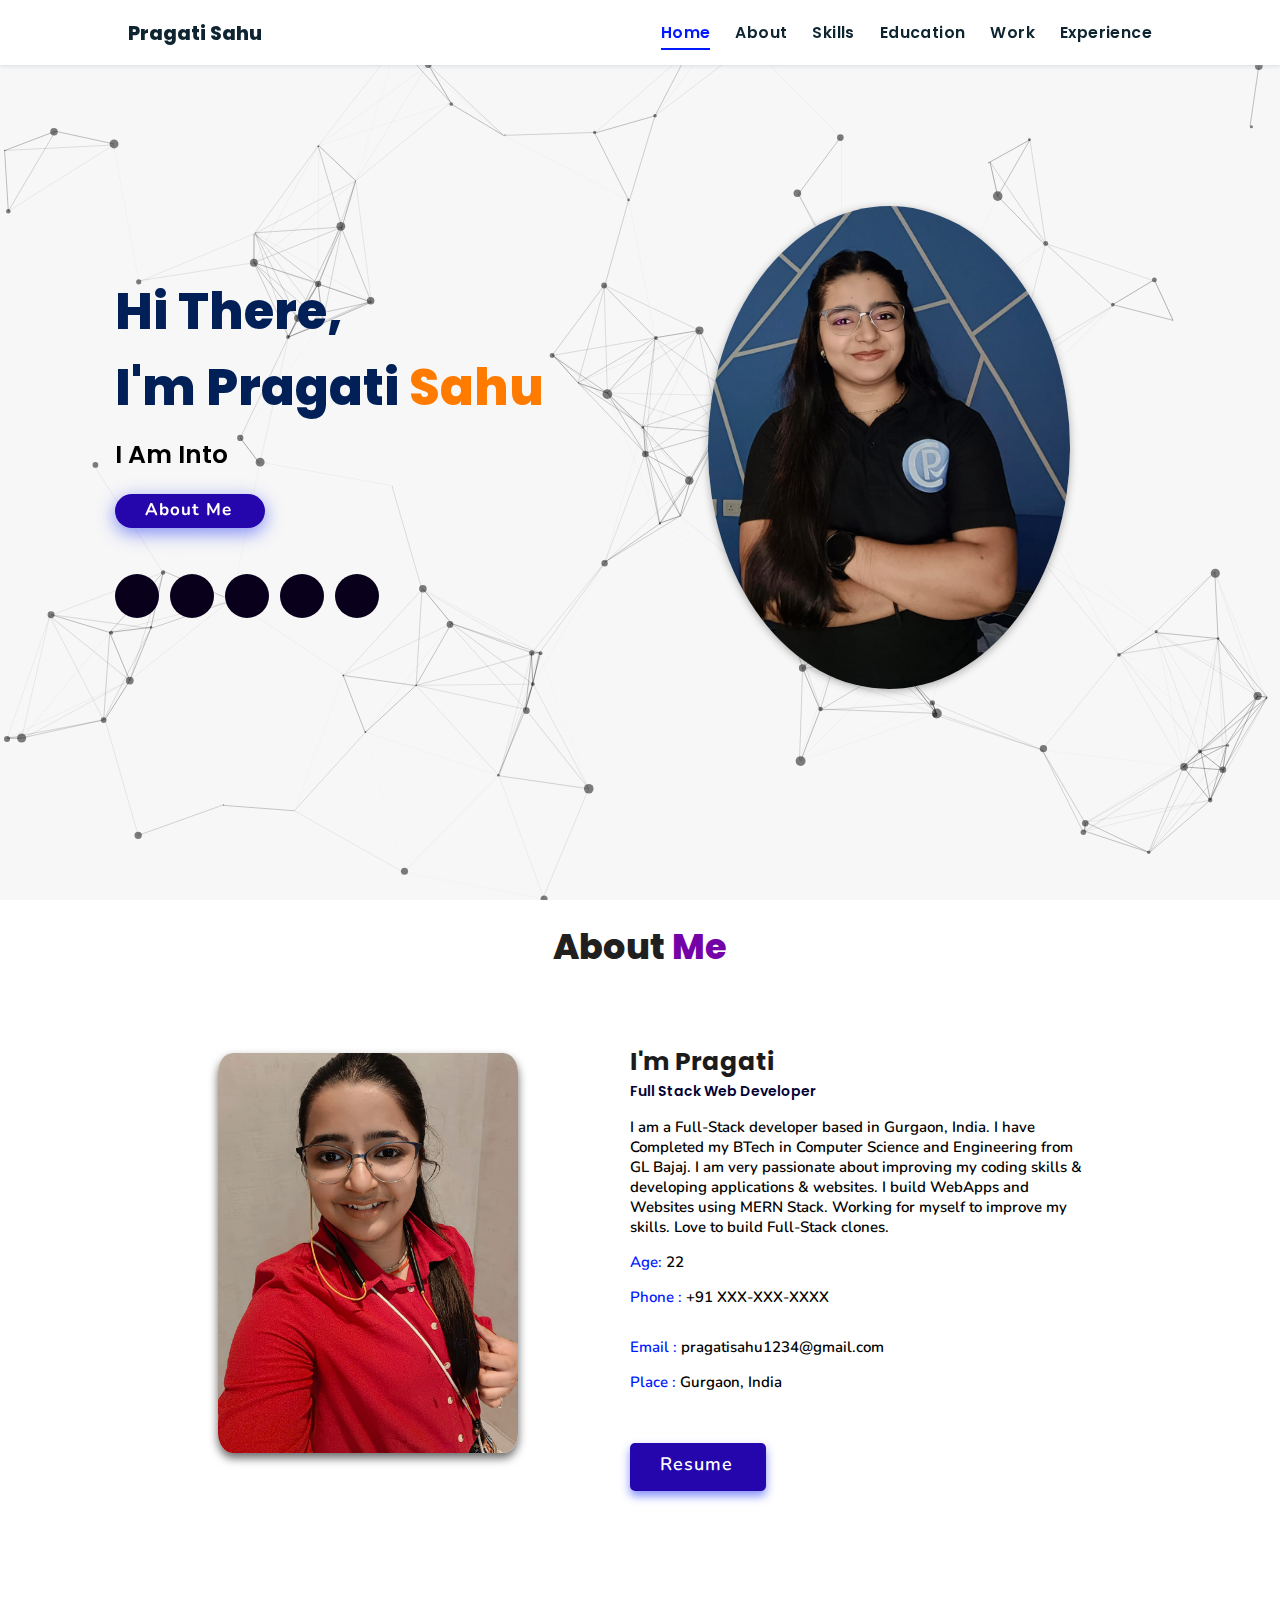
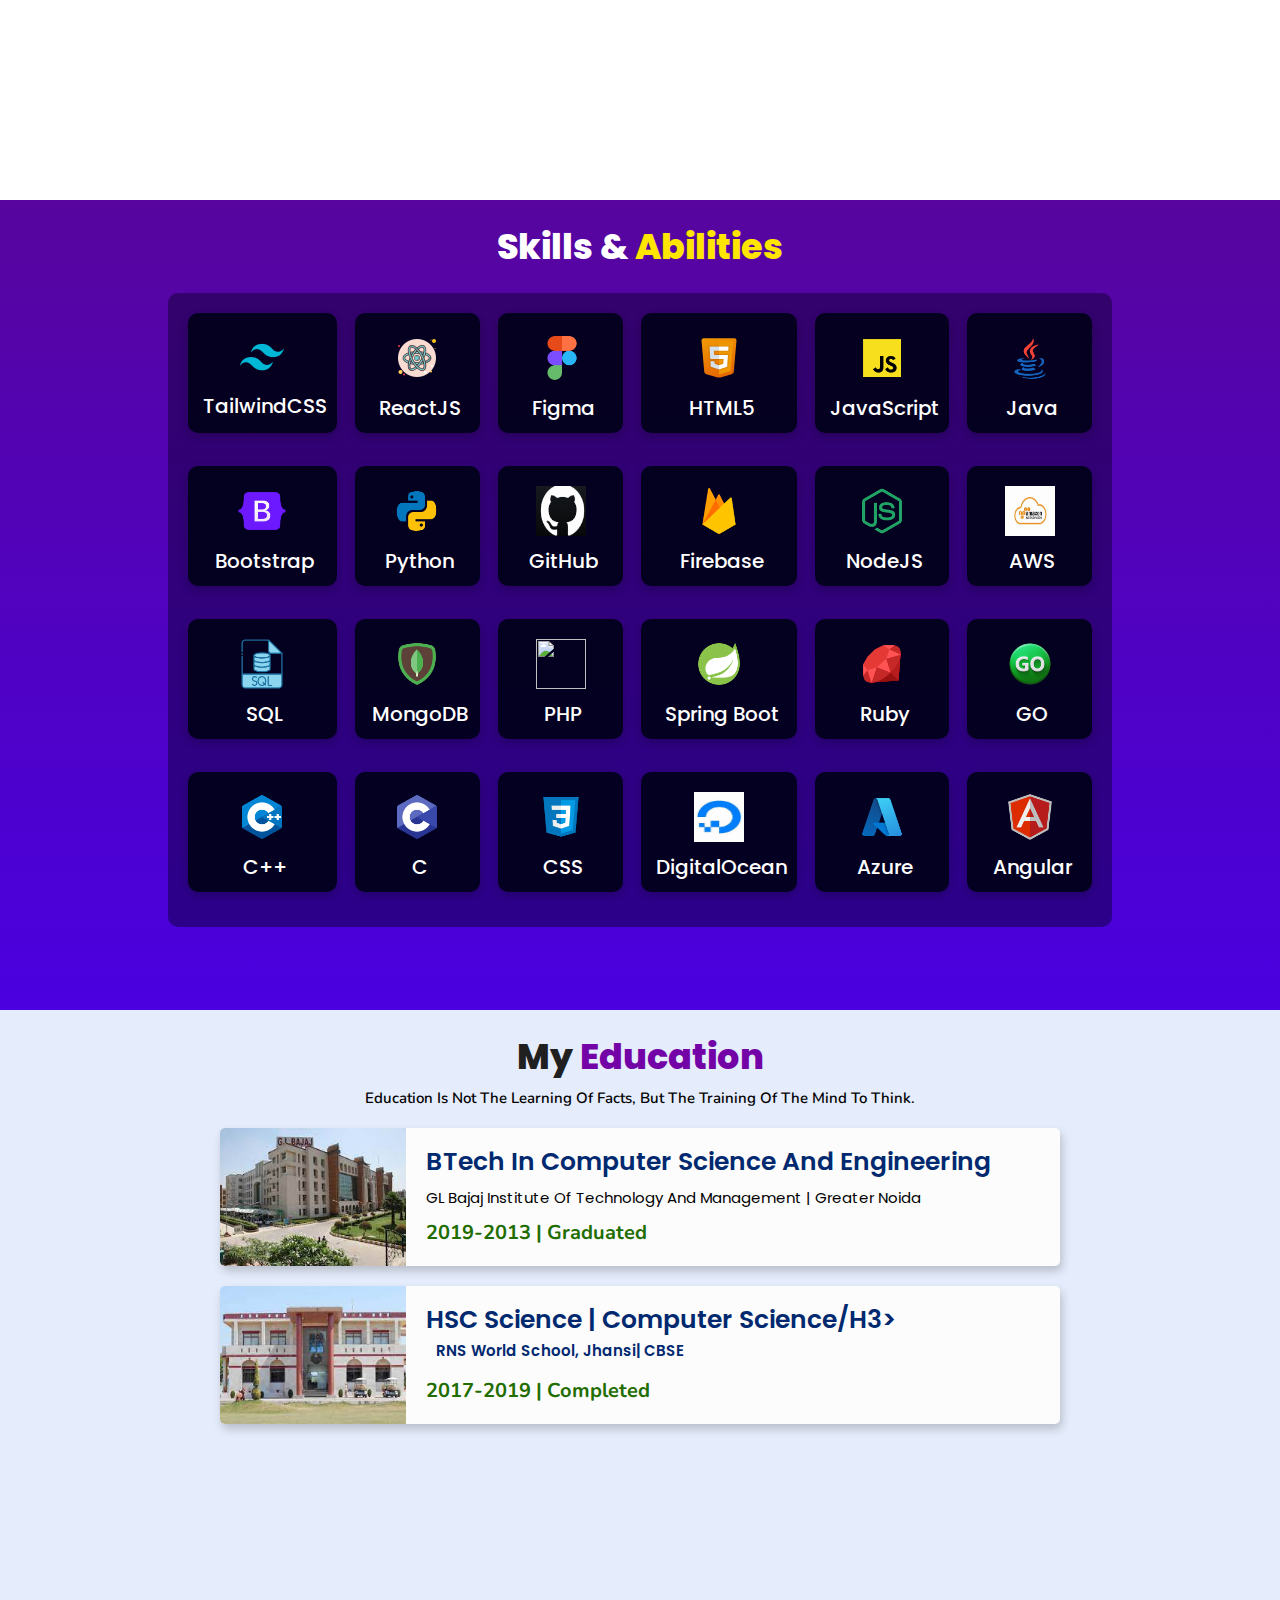
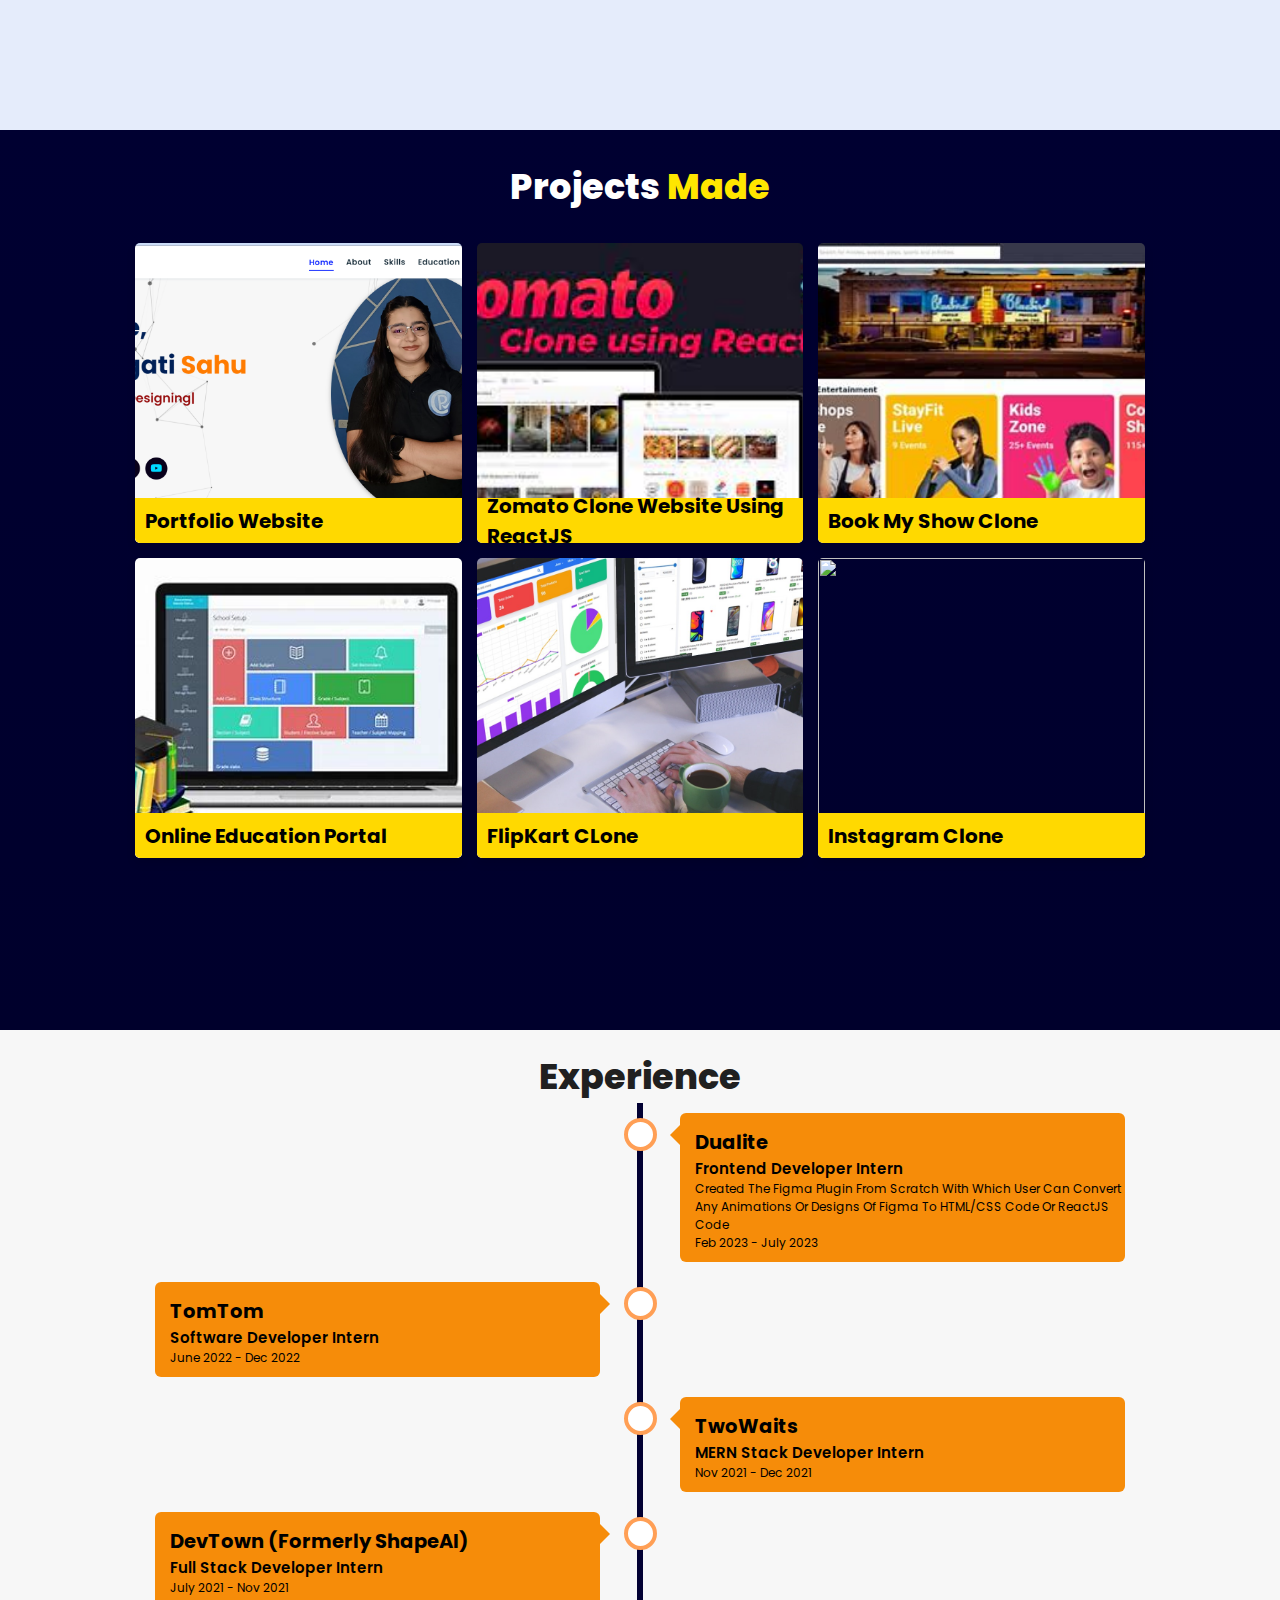
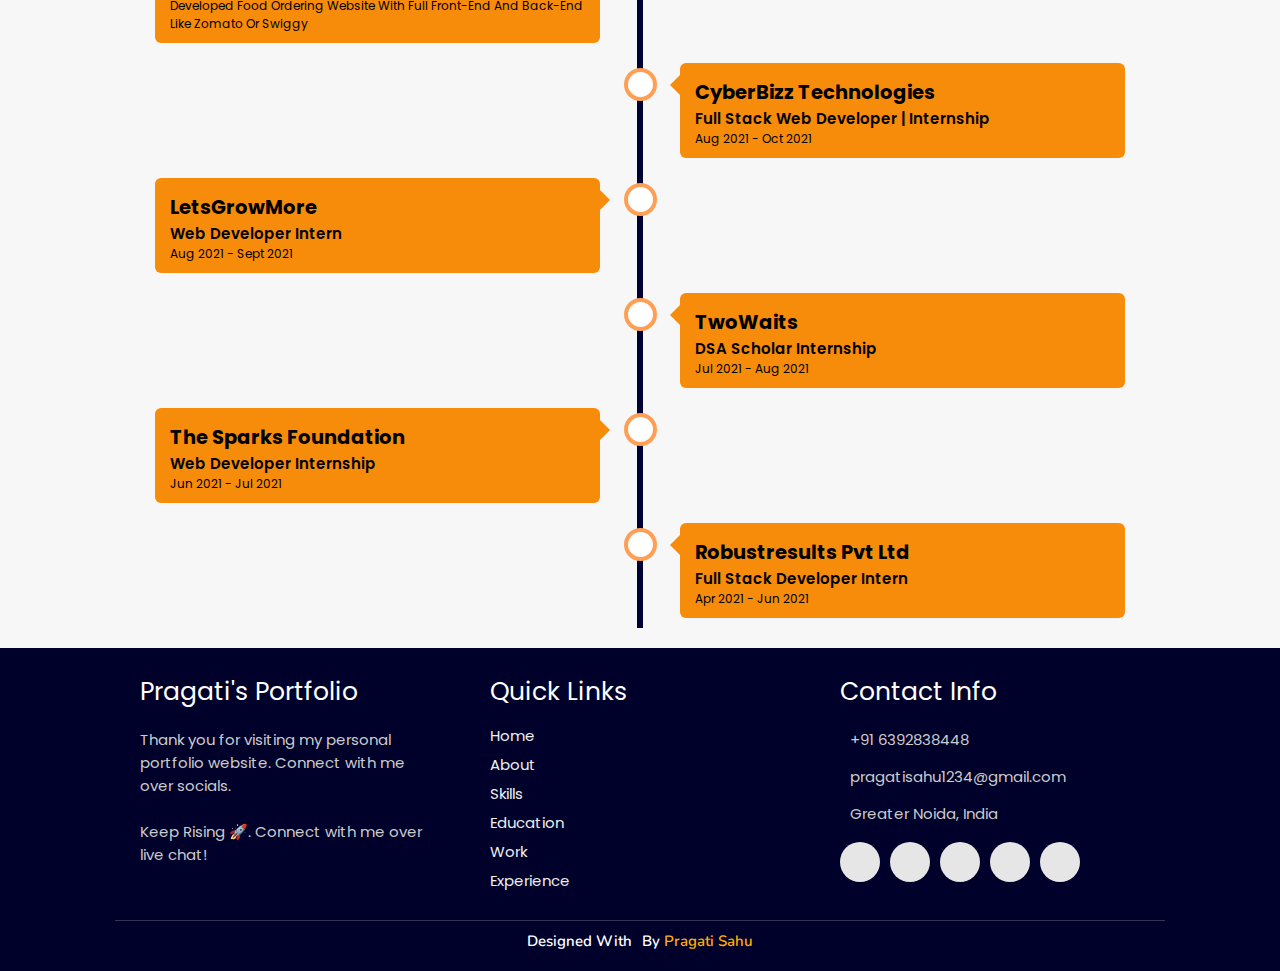
==== commit 10d2f44c: "Updates skills and experience" ====
--- a/index.html
+++ b/index.html
@@ -119,14 +119,14 @@
             </div>
             <div class="bar">
               <div class="info">
-                <img src="./assets/images/skills/ReactJS.png"/>
+                <img src="./assets/images/skills/icons8-react-100.png" height="50" width="50">
                 <span>ReactJS</span>
               </div>
             </div>
             <div class="bar">
               <div class="info">
-                <img src="https://img.icons8.com/color/48/000000/adobe-xd.png"/>
-                <span>AdobeXD</span>
+                <img src="./assets/images/skills/figma.png" height="50" width="50">
+                <span>Figma</span>
               </div>
             </div>
             <div class="bar">
@@ -137,6 +137,126 @@
                 <span>HTML5</span>
               </div>
             </div>
+            <div class="bar">
+              <div class="info">
+                <img src="./assets/images/skills/javascript.png" height="50" width="50">
+                <span>JavaScript</span>
+              </div>
+            </div>
+            <div class="bar">
+              <div class="info">
+                <img src="./assets/images/skills/java.png" height="50" width="50">
+                <span>Java</span>
+              </div>
+            </div>
+            <div class="bar">
+              <div class="info">
+                <img src="./assets/images/skills/bootstrap.png" height="50" width="50">
+                <span>Bootstrap</span>
+              </div>
+            </div>
+            <div class="bar">
+              <div class="info">
+                <img src="./assets/images/skills/python.png" height="50" width="50">
+                <span>Python</span>
+              </div>
+            </div>
+            <div class="bar">
+              <div class="info">
+                <img src="./assets/images/skills/github.png" height="50" width="50">
+                <span>GitHub</span>
+              </div>
+            </div>
+            <div class="bar">
+              <div class="info">
+                <img src="./assets/images/skills/firebase.png" height="50" width="50">
+                <span>Firebase</span>
+              </div>
+            </div>
+            <div class="bar">
+              <div class="info">
+                <img src="./assets/images/skills/nodejs.png" height="50" width="50">
+                <span>NodeJS</span>
+              </div>
+            </div>
+            <div class="bar">
+              <div class="info">
+                <img src="./assets/images/skills/aws.png" height="50" width="50">
+                <span>AWS</span>
+              </div>
+            </div>
+            <div class="bar">
+              <div class="info">
+                <img src="./assets/images/skills/sql.png" height="50" width="50">
+                <span>SQL</span>
+              </div>
+            </div>
+            <div class="bar">
+              <div class="info">
+                <img src="./assets/images/skills/mongodb.png" height="50" width="50">
+                <span>MongoDB</span>
+              </div>
+            </div>
+            <div class="bar">
+              <div class="info">
+                <img src="./assets/images/skills/php.png" height="50" width="50">
+                <span>PHP</span>
+              </div>
+            </div>
+            <div class="bar">
+              <div class="info">
+                <img src="./assets/images/skills/spring-boot.png" height="50" width="50">
+                <span>Spring Boot</span>
+              </div>
+            </div>
+            <div class="bar">
+              <div class="info">
+                <img src="./assets/images/skills/ruby.png" height="50" width="50">
+                <span>Ruby</span>
+              </div>
+            </div>
+            <div class="bar">
+              <div class="info">
+                <img src="./assets/images/skills/go.png" height="50" width="50">
+                <span>GO</span>
+              </div>
+            </div>
+            <div class="bar">
+              <div class="info">
+                <img src="./assets/images/skills/C++.png" height="50" width="50">
+                <span>C++</span>
+              </div>
+            </div>
+            <div class="bar">
+              <div class="info">
+                <img src="./assets/images/skills/C.png" height="50" width="50">
+                <span>C</span>
+              </div>
+            </div>
+            <div class="bar">
+              <div class="info">
+                <img src="./assets/images/skills/css.png" height="50" width="50">
+                <span>CSS</span>
+              </div>
+            </div>
+            <div class="bar">
+              <div class="info">
+                <img src="./assets/images/skills/digitalocean.png" height="50" width="50">
+                <span>DigitalOcean</span>
+              </div>
+            </div>
+            <div class="bar">
+              <div class="info">
+                <img src="./assets/images/skills/azure.png" height="50" width="50">
+                <span>Azure</span>
+              </div>
+            </div>
+            <div class="bar">
+              <div class="info">
+                <img src="./assets/images/skills/angular.png" height="50" width="50">
+                <span>Angular</span>
+              </div>
+            </div>
 
       </div>
 </div>
@@ -293,11 +413,12 @@
     <div class="container right">
       <div class="content">
         <div class="tag">
-          <h2>Self Employed</h2>
-        </div>
-        <div class="desc">
-            <h3>Full Stack Developer</h3>
-            <p>Oct 2021 - present</p>
+          <h2>Dualite</h2>
+        </div>
+        <div class="desc">
+            <h3>Frontend Developer Intern</h3>
+            <p>Created the Figma plugin from scratch with which user can convert any animations or designs of Figma to HTML/CSS Code or ReactJS code</p>
+            <p>Feb 2023 - July 2023</p>
         </div>
       </div>
     </div>
@@ -305,11 +426,11 @@
     <div class="container left">
       <div class="content">
         <div class="tag">
-          <h2>Mapstreak Flyseas</h2>
-        </div>
-        <div class="desc">
-            <h3>Web Developer | Internship</h3>
-            <p>June 2021 - Dec 2021</p>
+          <h2>TomTom</h2>
+        </div>
+        <div class="desc">
+            <h3>Software Developer Intern</h3>
+            <p>June 2022 - Dec 2022</p>
         </div>
       </div>
     </div>
@@ -317,11 +438,11 @@
     <div class="container right">
       <div class="content">
         <div class="tag">
-          <h2>The Spark Foundation</h2>
-        </div>
-        <div class="desc">
-            <h3>Website Developer | Internship</h3>
-            <p>May 2021 - June 2021</p>
+          <h2>TwoWaits</h2>
+        </div>
+        <div class="desc">
+            <h3>MERN Stack Developer Intern</h3>
+            <p>Nov 2021 - Dec 2021</p>
         </div>
       </div>
     </div>
@@ -329,11 +450,12 @@
     <div class="container left">
       <div class="content">
         <div class="tag">
-          <h2>The Spark Foundation</h2>
-        </div>
-        <div class="desc">
-            <h3>Mobile Application Developer | Internship</h3>
-            <p>April 2021 - May 2021</p>
+          <h2>DevTown (formerly ShapeAI)</h2>
+        </div>
+        <div class="desc">
+            <h3>Full Stack Developer Intern</h3>
+            <p>July 2021 - Nov 2021</p>
+            <p>Developed Food Ordering Website with full front-end and back-end like Zomato or Swiggy</p>
         </div>
       </div>
     </div>
@@ -341,11 +463,11 @@
     <div class="container right">
       <div class="content">
         <div class="tag">
-          <h2>Frshr Technologies</h2>
-        </div>
-        <div class="desc">
-            <h3>Wordpress Developer | Internship</h3>
-            <p>April 2021 - April 2021</p>
+          <h2>CyberBizz Technologies</h2>
+        </div>
+        <div class="desc">
+            <h3>Full Stack Web Developer | Internship</h3>
+            <p>Aug 2021 - Oct 2021</p>
         </div>
       </div>
     </div>
@@ -353,22 +475,48 @@
     <div class="container left">
       <div class="content">
         <div class="tag">
-          <h2>WonderingBlog</h2>
-        </div>
-        <div class="desc">
-            <h3>Web Development & SEO | Internship</h3>
-            <p>March 2021 - April 2021</p>
-        </div>
+          <h2>LetsGrowMore</h2>
+        </div>
+        <div class="desc">
+            <h3>Web Developer Intern</h3>
+            <p>Aug 2021 - Sept 2021</p>
+        </div>
+      </div>
+    </div>
+
+    <div class="container right">
+      <div class="content">
+        <div class="tag">
+          <h2>TwoWaits</h2>
+        </div>
+        <div class="desc">
+            <h3>DSA Scholar Internship</h3>
+            <p>Jul 2021 - Aug 2021</p>
+        </div>
+      </div>
+    </div>
+  <div class="container left">
+    <div class="content">
+      <div class="tag">
+        <h2>The Sparks Foundation</h2>
+      </div>
+      <div class="desc">
+          <h3>Web Developer Internship</h3>
+          <p>Jun 2021 - Jul 2021</p>
       </div>
     </div>
   </div>
-
-  <div class="morebtn">
-    <a href="/experience" class="btn"><span>View All</span>
-      <i class="fas fa-arrow-right"></i>
-  </a>
+<div class="container right">
+  <div class="content">
+    <div class="tag">
+      <h2>Robustresults Pvt Ltd</h2>
+    </div>
+    <div class="desc">
+        <h3>Full Stack Developer Intern</h3>
+        <p>Apr 2021 - Jun 2021</p>
+    </div>
   </div>
-
+</div>
 </div>
 
 </section>
@@ -396,9 +544,9 @@
 
       <div class="box">
           <h3>contact info</h3>
-          <p> <i class="fas fa-phone"></i>+91 XXX-XXX-XXXX</p>
+          <p> <i class="fas fa-phone"></i>+91 6392838448</p>
           <p> <i class="fas fa-envelope"></i>pragatisahu1234@gmail.com</p>
-          <p> <i class="fas fa-map-marked-alt"></i>Gurgaon, India</p>
+          <p> <i class="fas fa-map-marked-alt"></i>Greater Noida, India</p>
           <div class="share">
               <a href="https://www.linkedin.com/in/imps1001/" class="fab fa-linkedin" aria-label="LinkedIn" target="_blank"></a>
               <a href="https://github.com/imps1001" class="fab fa-github" aria-label="GitHub" target="_blank"></a>
--- a/assets/css/style.css
+++ b/assets/css/style.css
@@ -761,7 +761,7 @@
 /* experience section starts */
 .experience .timeline {
   position: relative;
-  max-width: 1200px;
+  max-width: 1500px;
   margin: 0 auto;
 }
 .experience .timeline::after {
@@ -891,7 +891,7 @@
 /* Media queries - Responsive timeline on screens less than 600px wide */
 @media screen and (max-width: 600px) {
   .experience {
-    min-height: 80vh;
+    min-height: 100vh;
   }
   .experience .timeline {
     margin-top: 2rem;
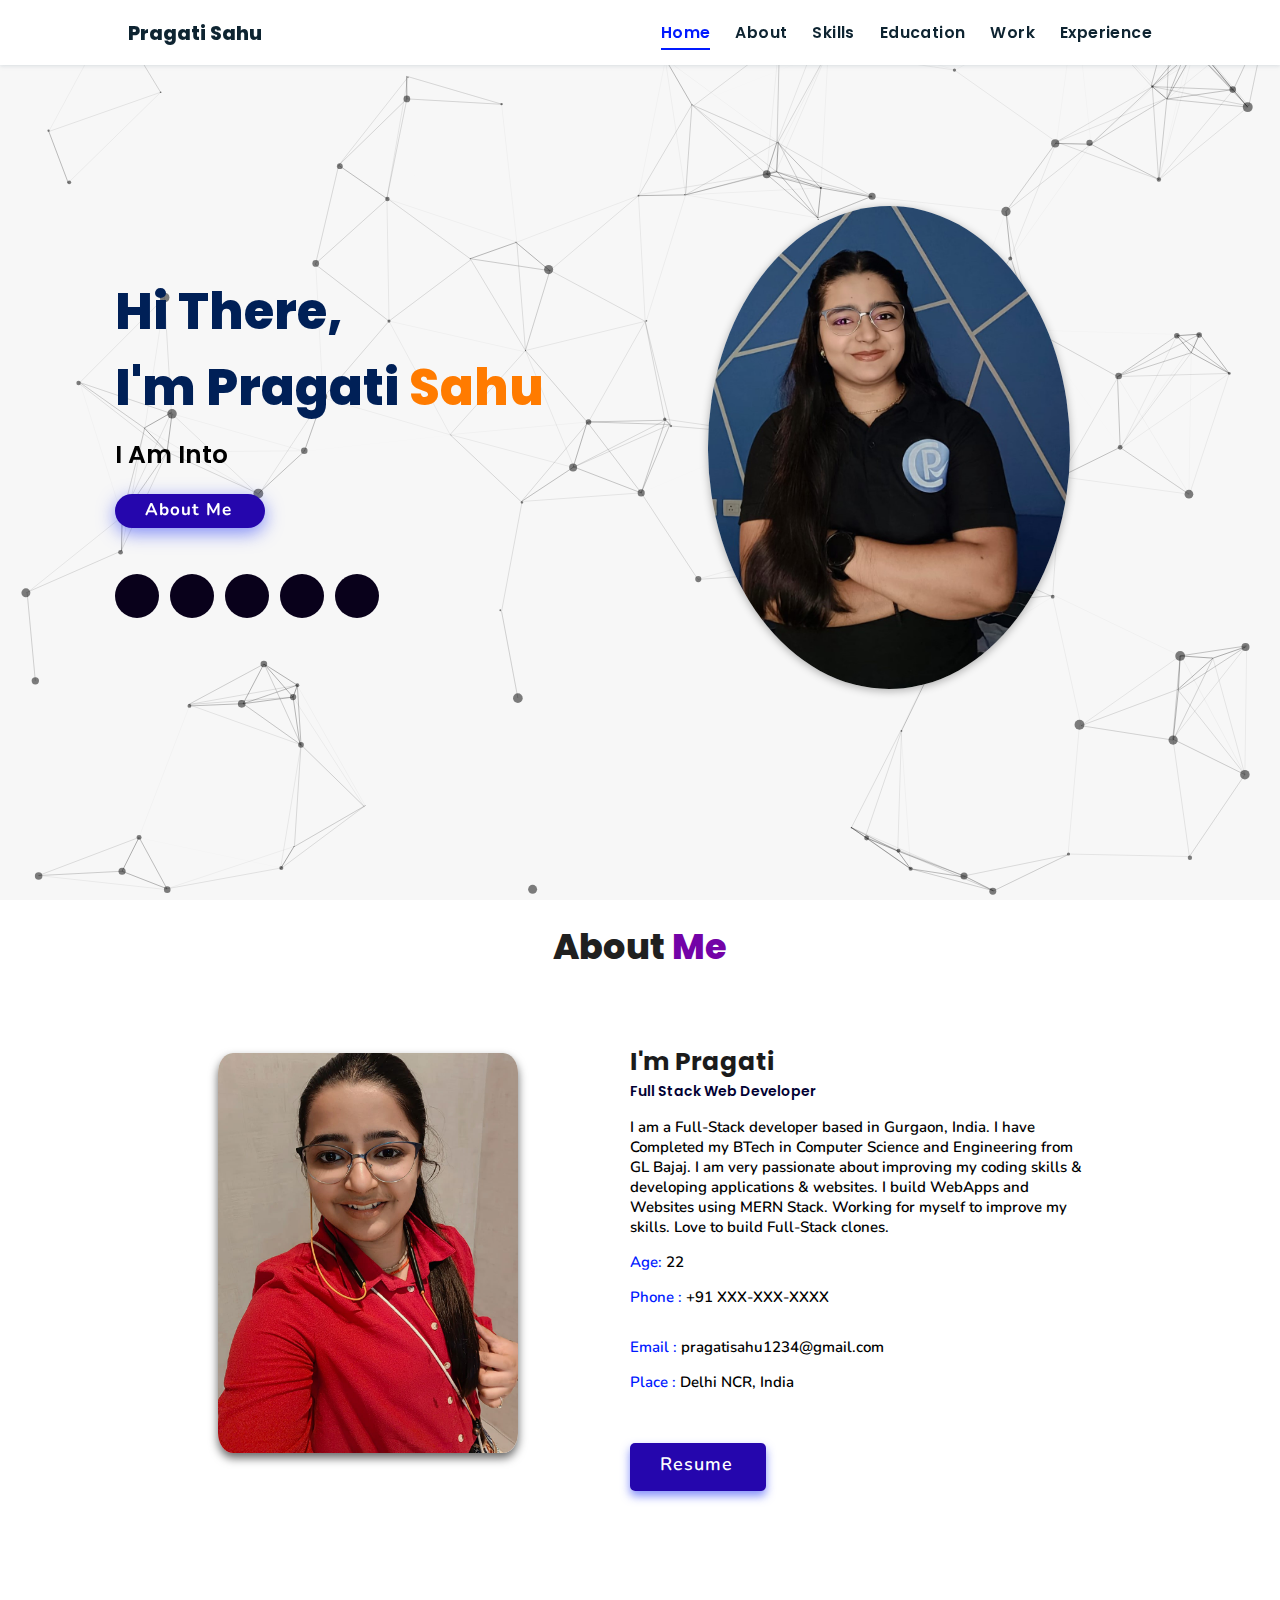
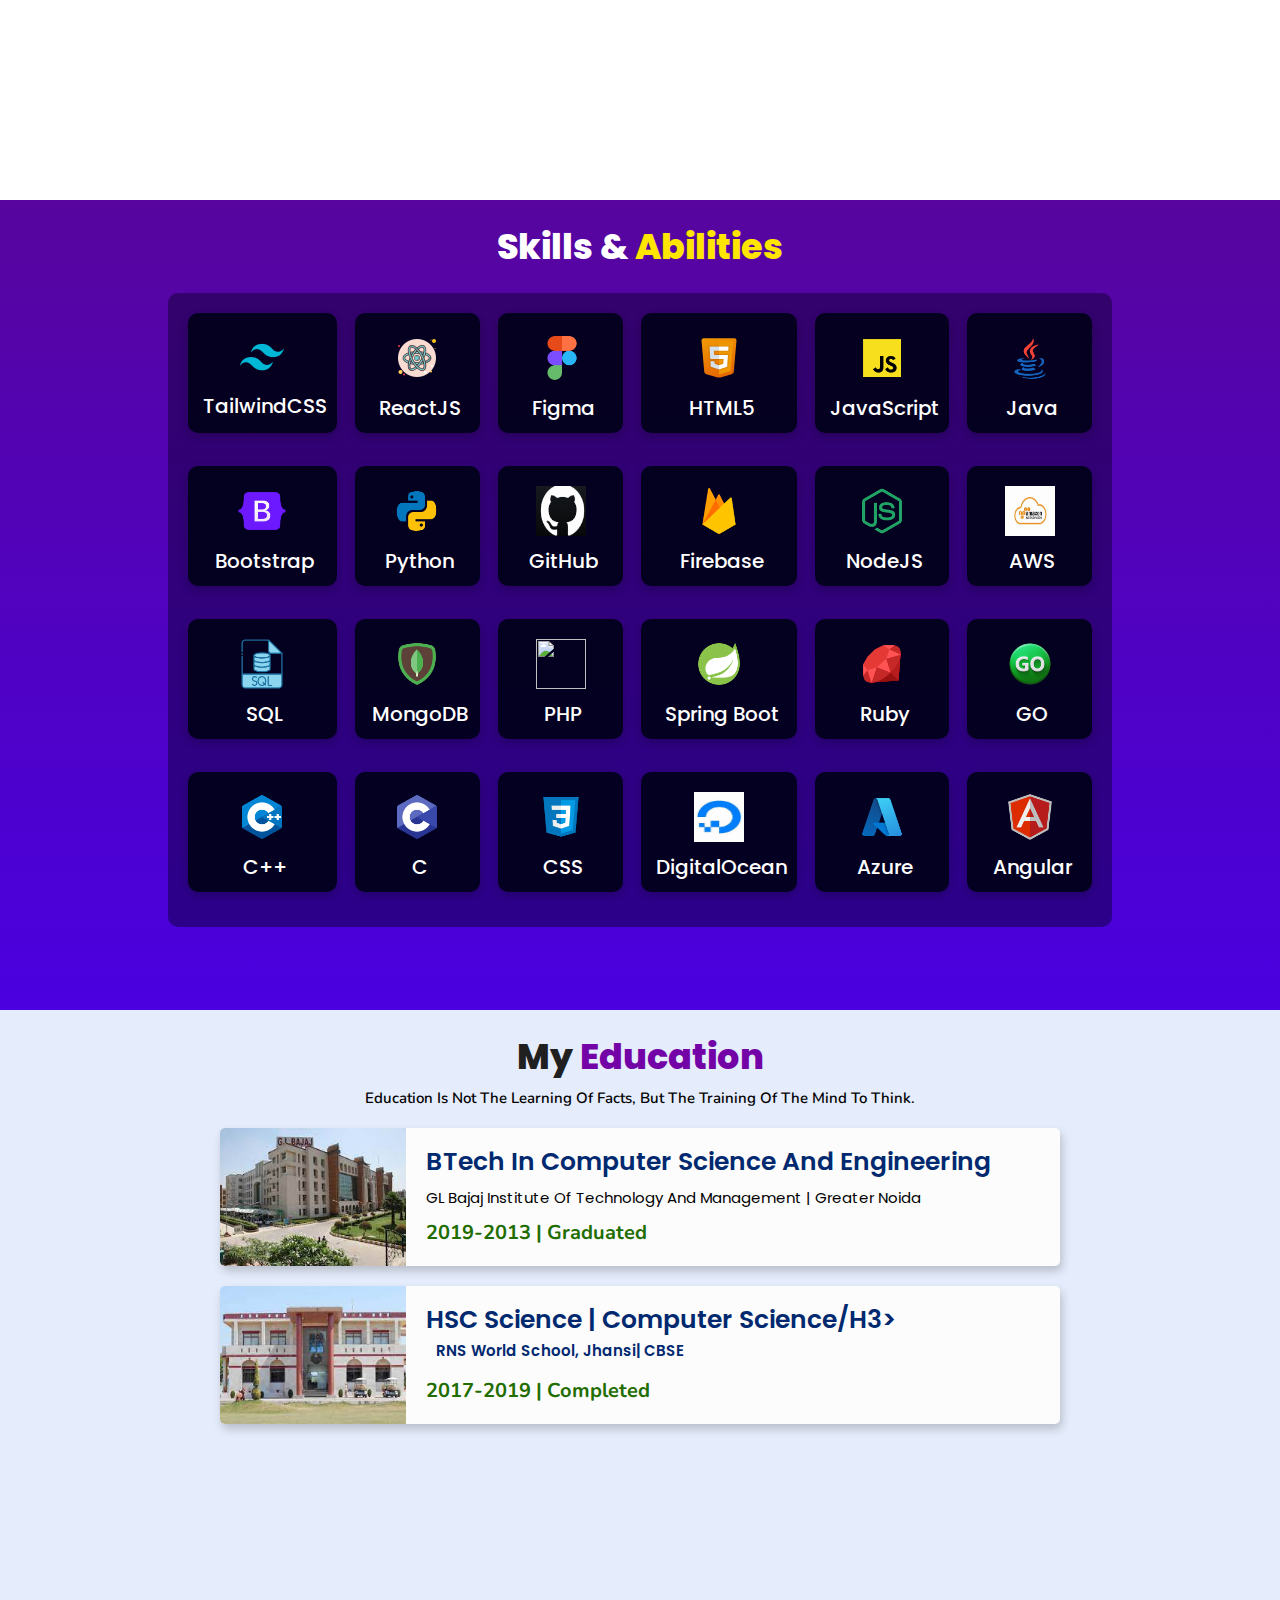
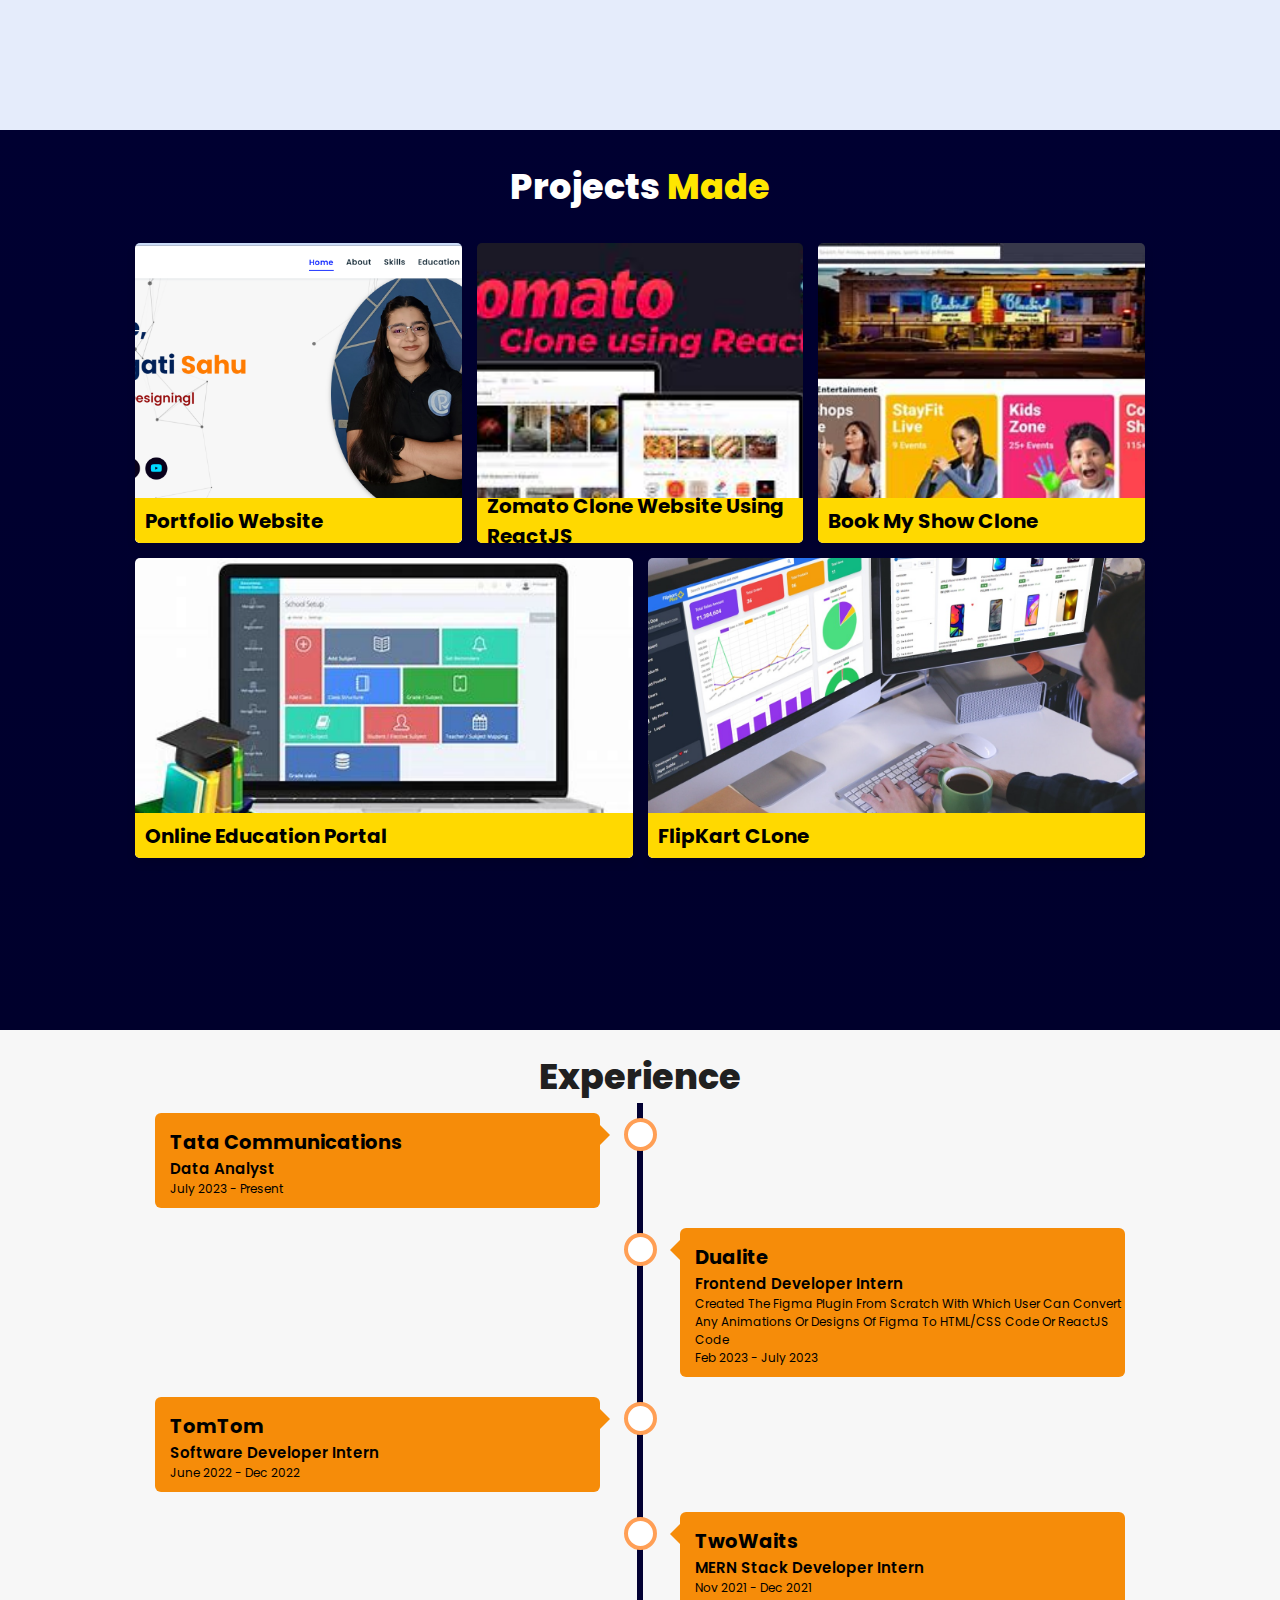
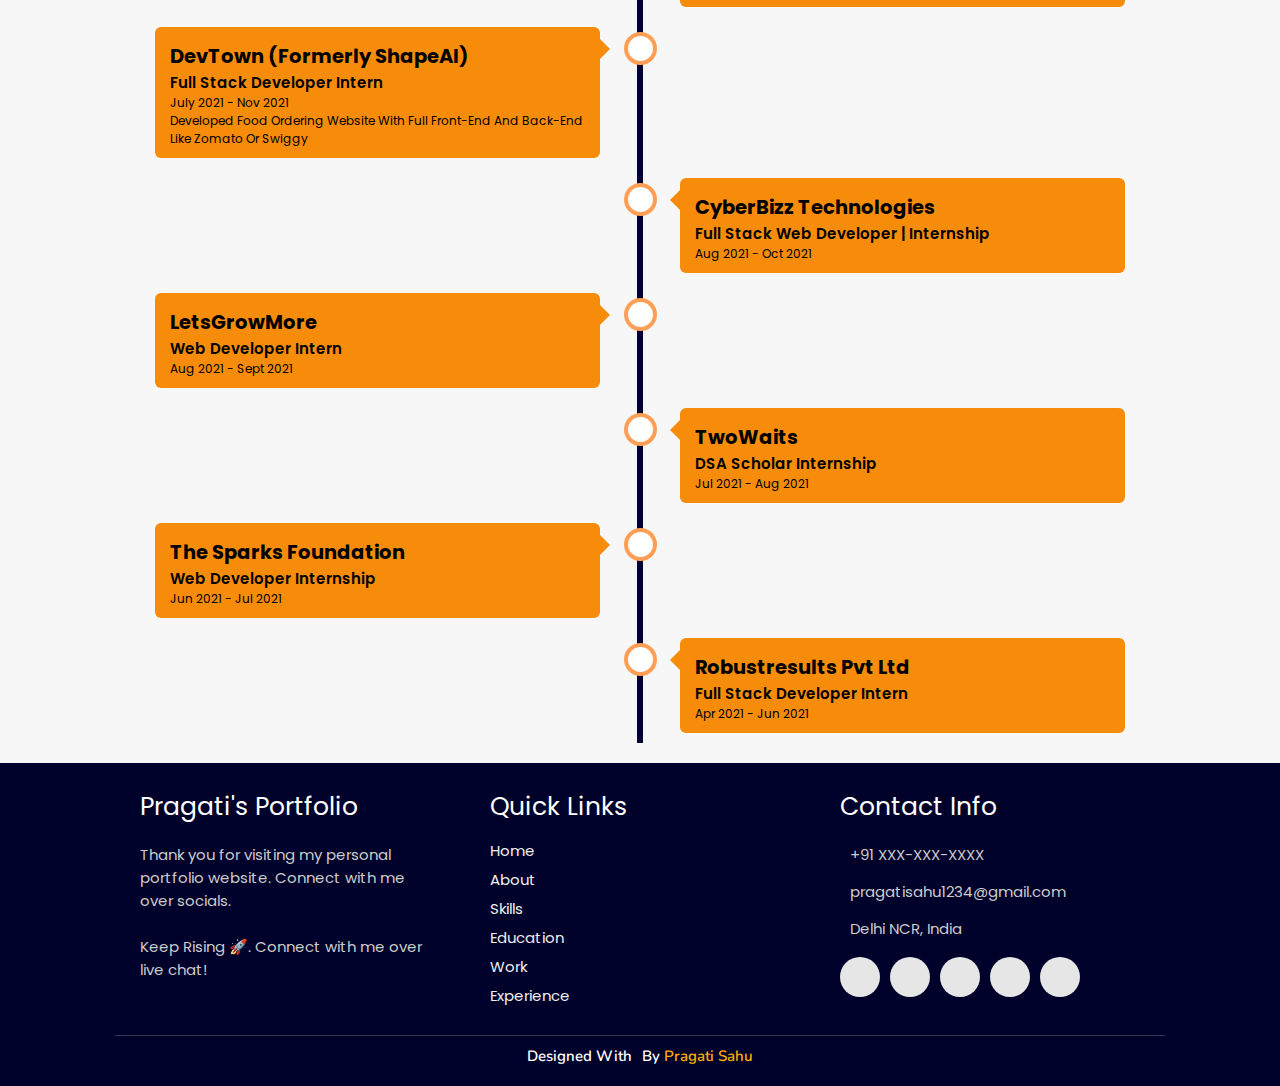
==== commit 6f25c089: "Slight modifications" ====
--- a/index.html
+++ b/index.html
@@ -88,7 +88,7 @@
             </div>
             <div class="box">
               <p><span> email : </span> pragatisahu1234@gmail.com</p>
-              <p><span> place : </span> Gurgaon, India</p>
+              <p><span> place : </span> Delhi NCR, India</p>
             </div>
         </div>
         
@@ -382,21 +382,6 @@
         </div>
       </div>
     </div>
-    <div class="box tilt">
-      <img draggable="false" src="./assets/images/projects/instagrammern.png" alt="" />
-      <div class="content">
-        <div class="tag">
-        <h3>Instagram Clone</h3>
-        </div>
-        <div class="desc">
-          <p>Instagram Clone with MERN Stack</p>
-          <div class="btns">
-            <a href="#" class="btn" target="_blank"><i class="fas fa-eye"></i> View</a>
-            <a href="#" class="btn" target="_blank">Code <i class="fas fa-code"></i></a>
-          </div>
-        </div>
-      </div>
-    </div>
 
 </div>
 
@@ -410,6 +395,17 @@
 
   <div class="timeline">
 
+    <div class="container left">
+      <div class="content">
+        <div class="tag">
+          <h2>Tata Communications</h2>
+        </div>
+        <div class="desc">
+            <h3>Data Analyst</h3>
+            <p>July 2023 - Present</p>
+        </div>
+      </div>
+    </div>
     <div class="container right">
       <div class="content">
         <div class="tag">
@@ -544,9 +540,9 @@
 
       <div class="box">
           <h3>contact info</h3>
-          <p> <i class="fas fa-phone"></i>+91 6392838448</p>
+          <p> <i class="fas fa-phone"></i>+91 XXX-XXX-XXXX</p>
           <p> <i class="fas fa-envelope"></i>pragatisahu1234@gmail.com</p>
-          <p> <i class="fas fa-map-marked-alt"></i>Greater Noida, India</p>
+          <p> <i class="fas fa-map-marked-alt"></i>Delhi NCR, India</p>
           <div class="share">
               <a href="https://www.linkedin.com/in/imps1001/" class="fab fa-linkedin" aria-label="LinkedIn" target="_blank"></a>
               <a href="https://github.com/imps1001" class="fab fa-github" aria-label="GitHub" target="_blank"></a>
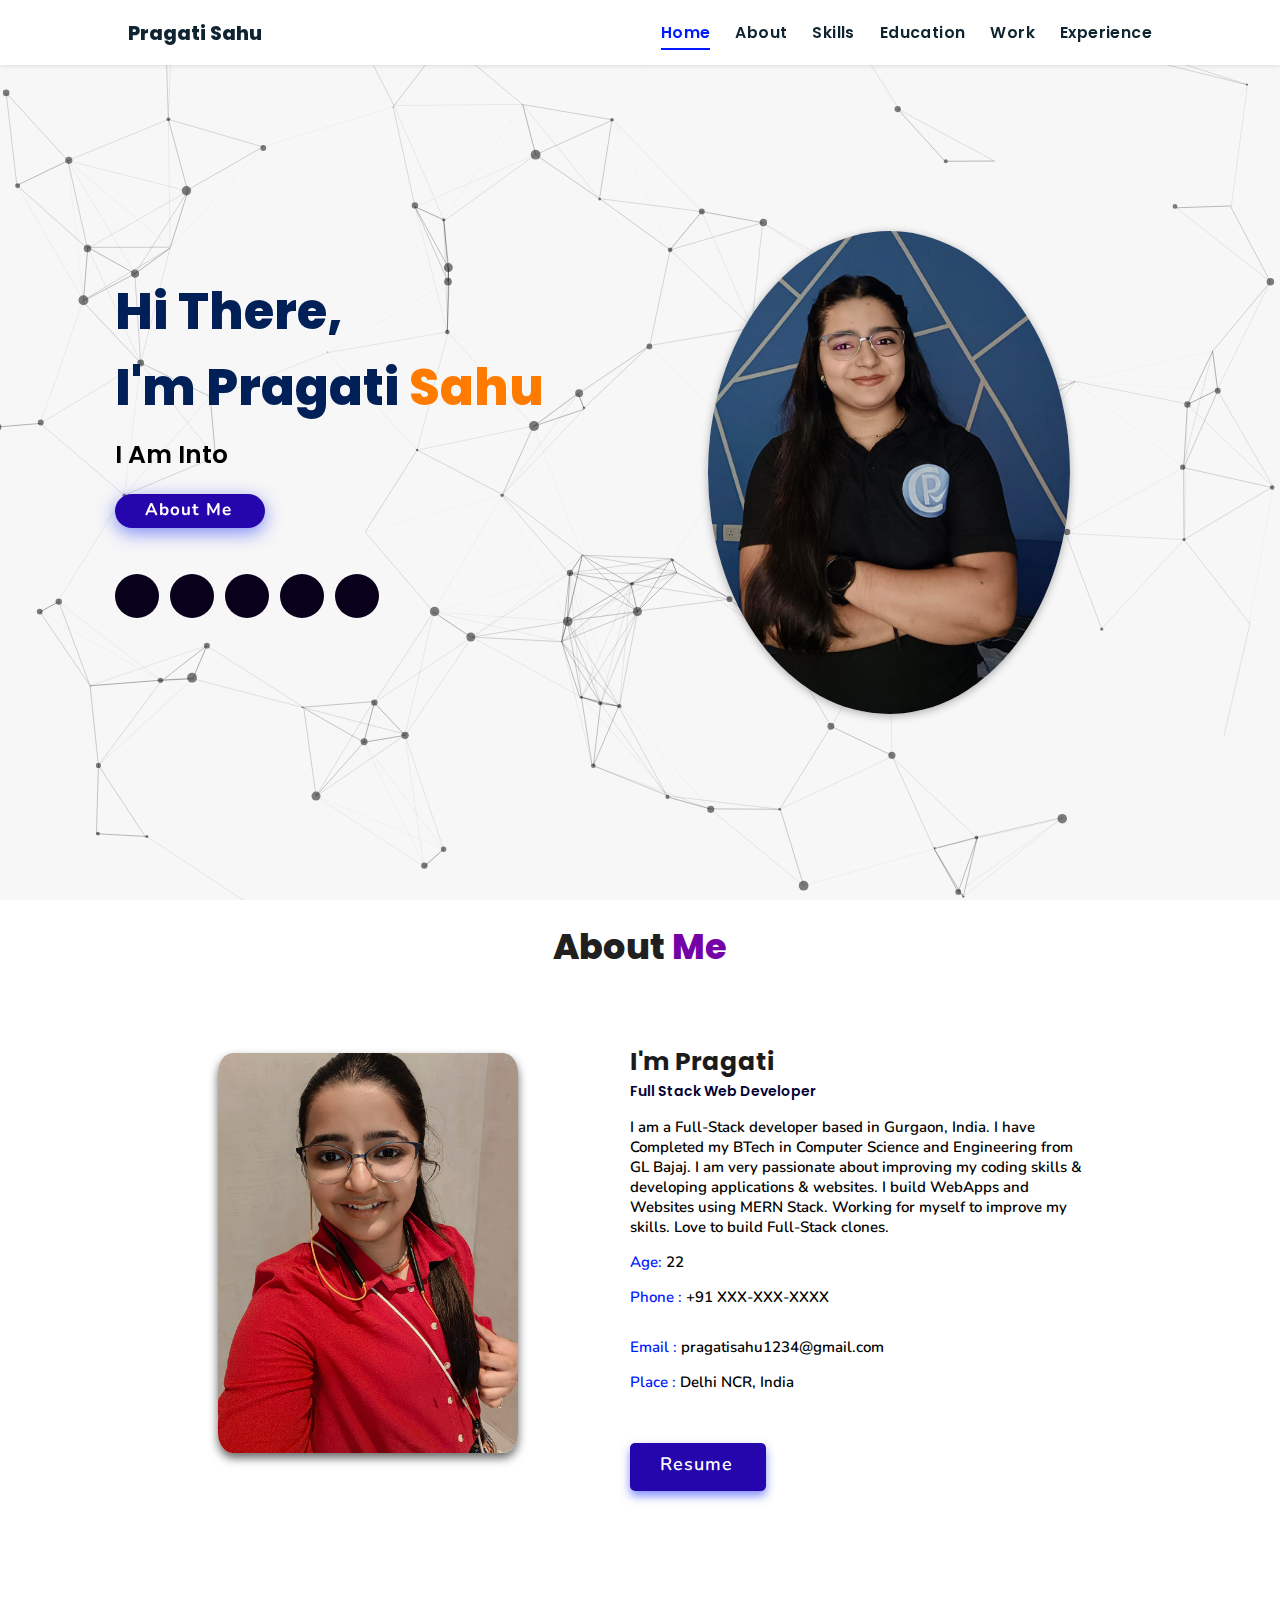
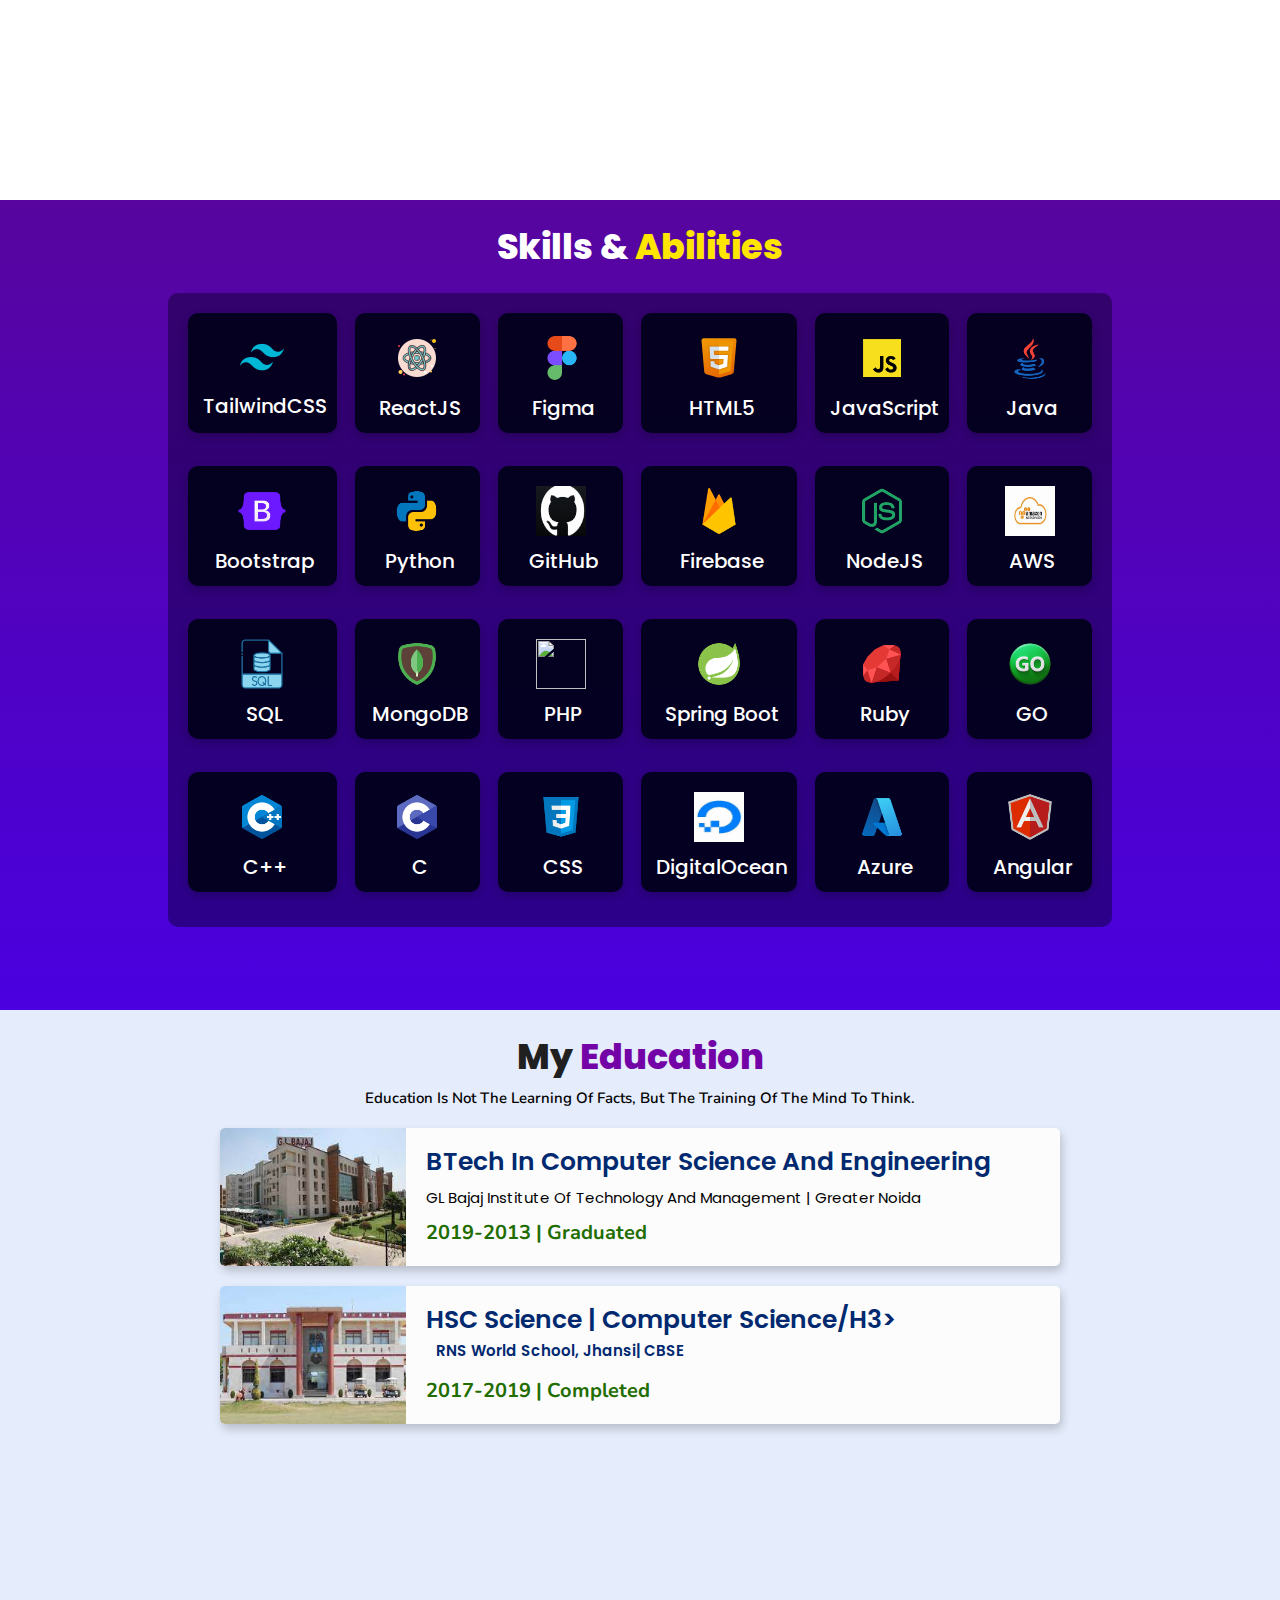
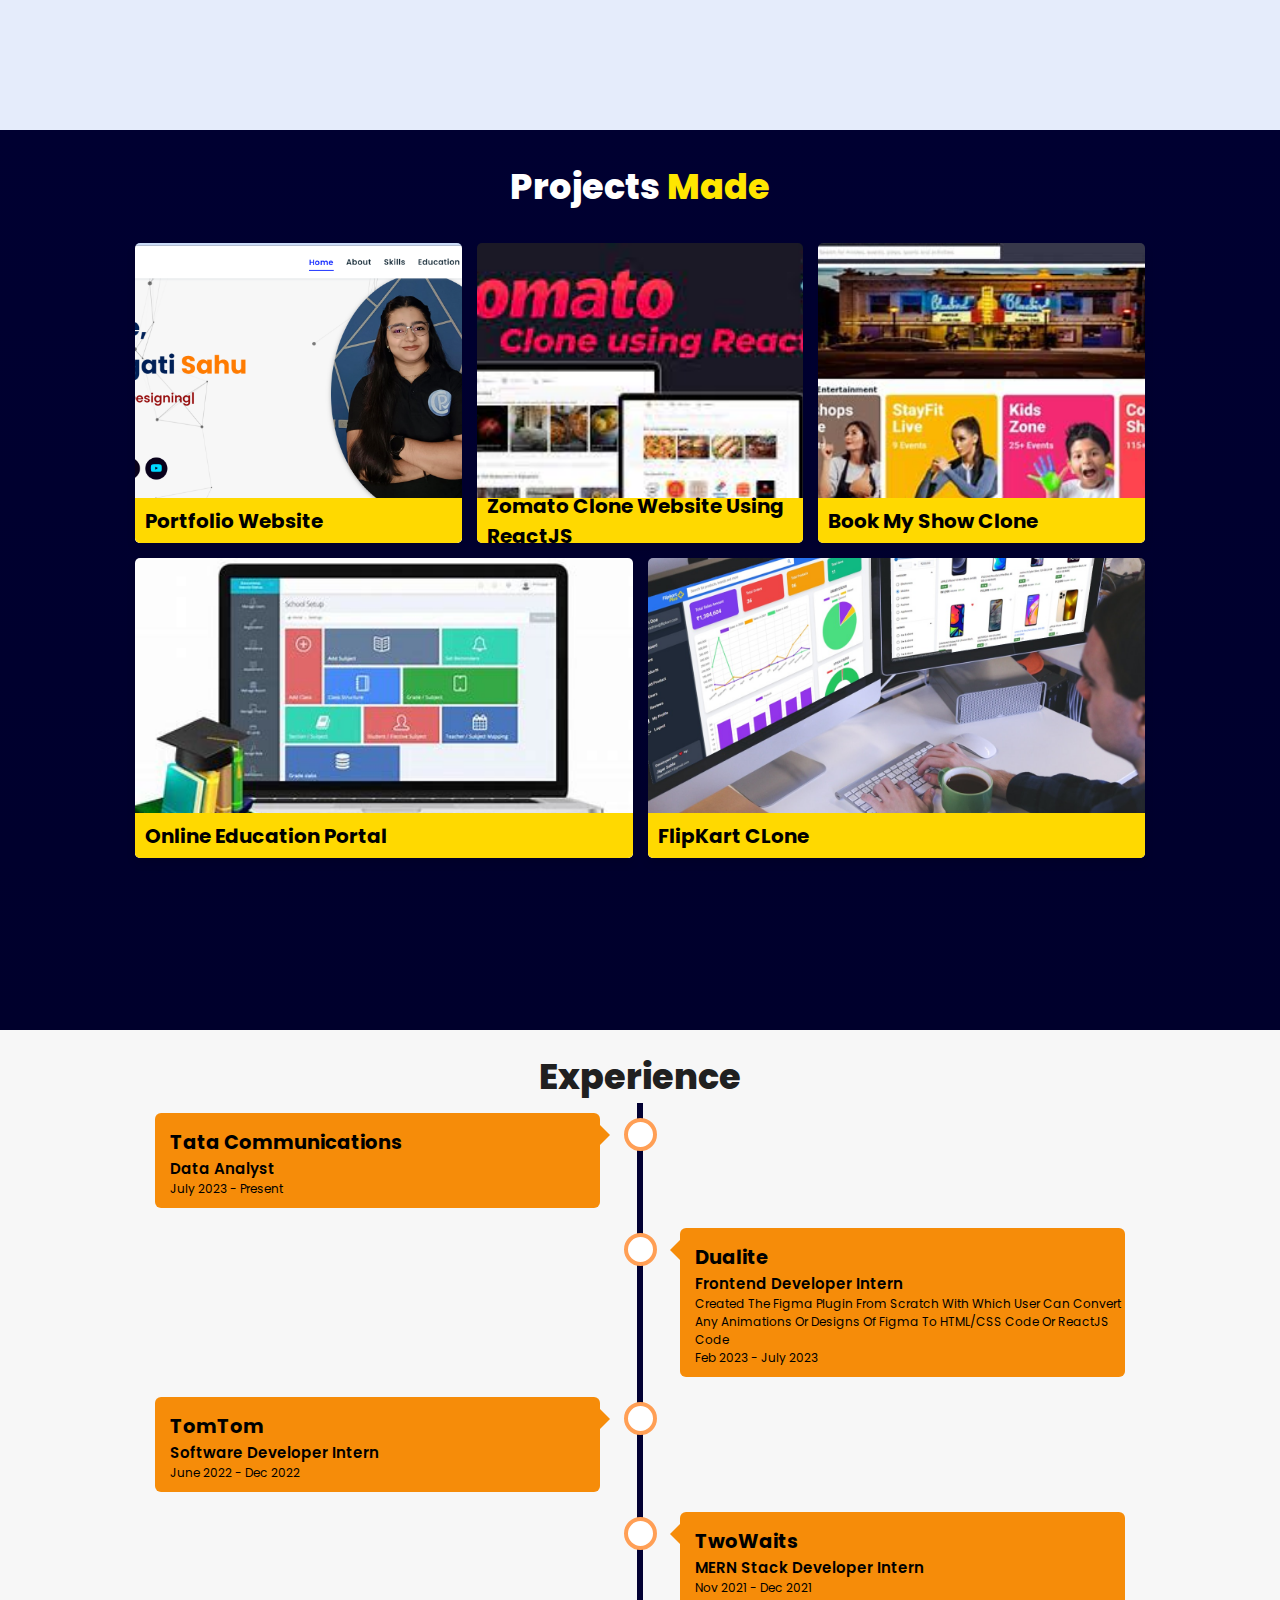
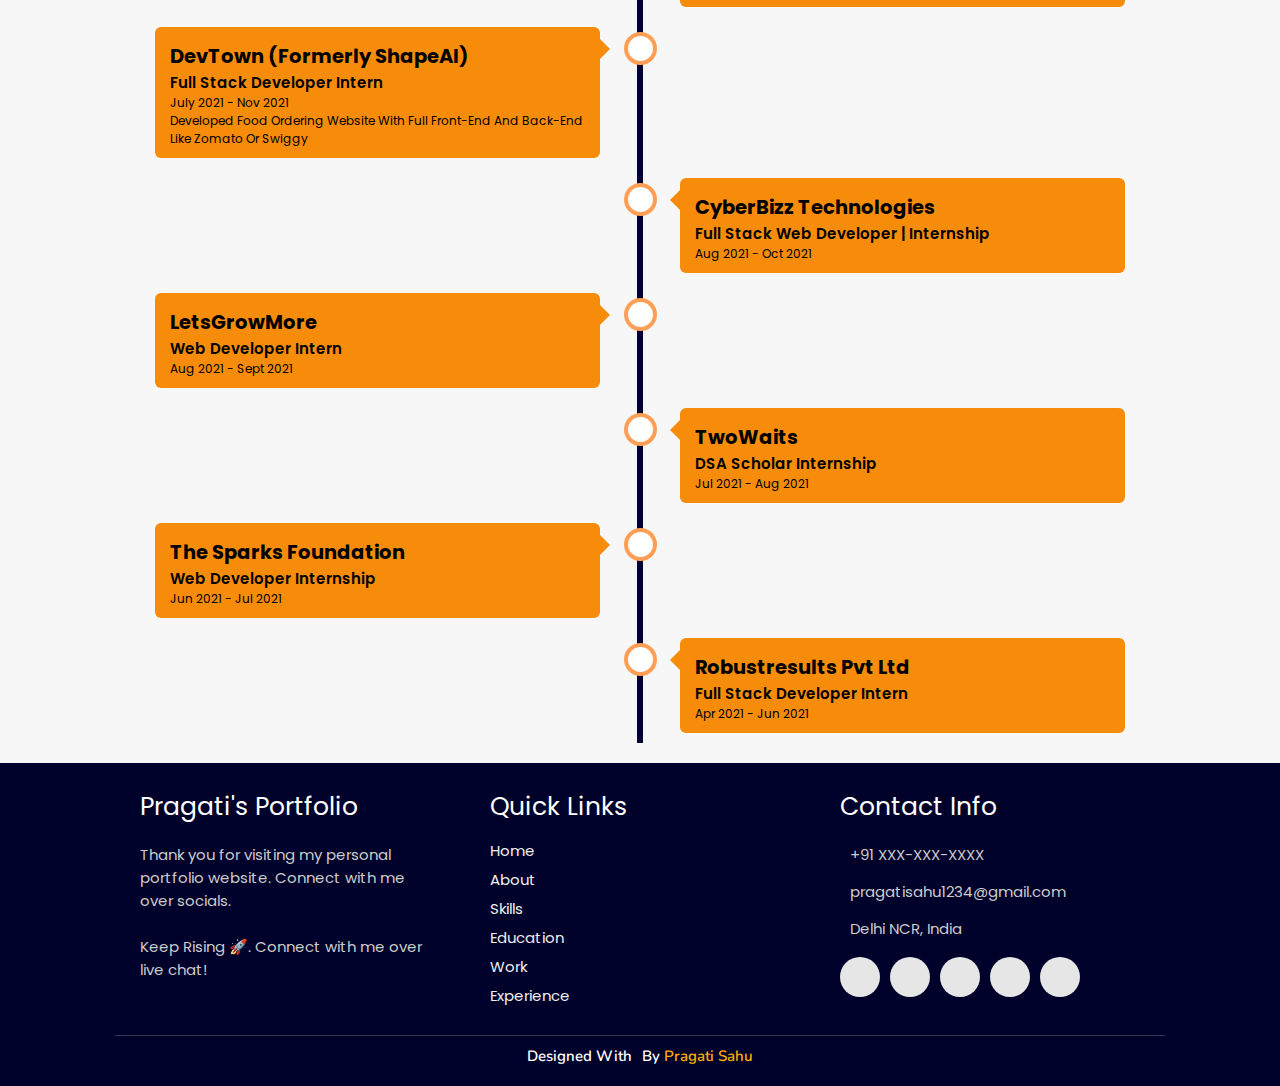
==== commit c6ab3b9c: "Fix Hero Image" ====
--- a/index.html
+++ b/index.html
@@ -55,7 +55,7 @@
       </div>
     </div>
 <div class="image">
-    <img draggable="false" class="tilt" src="./assets/images/hero2.jpeg" alt="">
+    <img draggable="false" class="tilt" src="./assets/images/hero2.jpeg" alt="" height="">
 </div>
 </section>
 <!-- hero section ends -->
--- a/assets/css/style.css
+++ b/assets/css/style.css
@@ -213,6 +213,8 @@
 }
 .home .image img {
   width: 70%;
+  height: 80%;
+  margin-top: 5rem;
   margin-left: 6rem;
   border-radius: 50%;
   box-shadow: 0 2px 8px rgba(0, 0, 0, 0.3);
@@ -332,7 +334,7 @@
     margin-top: 12rem;
   }
   .home .image img {
-    margin-top: -12rem;
+    margin-top: 1rem;
   }
   .home .content p {
     font-size: 2.2rem;
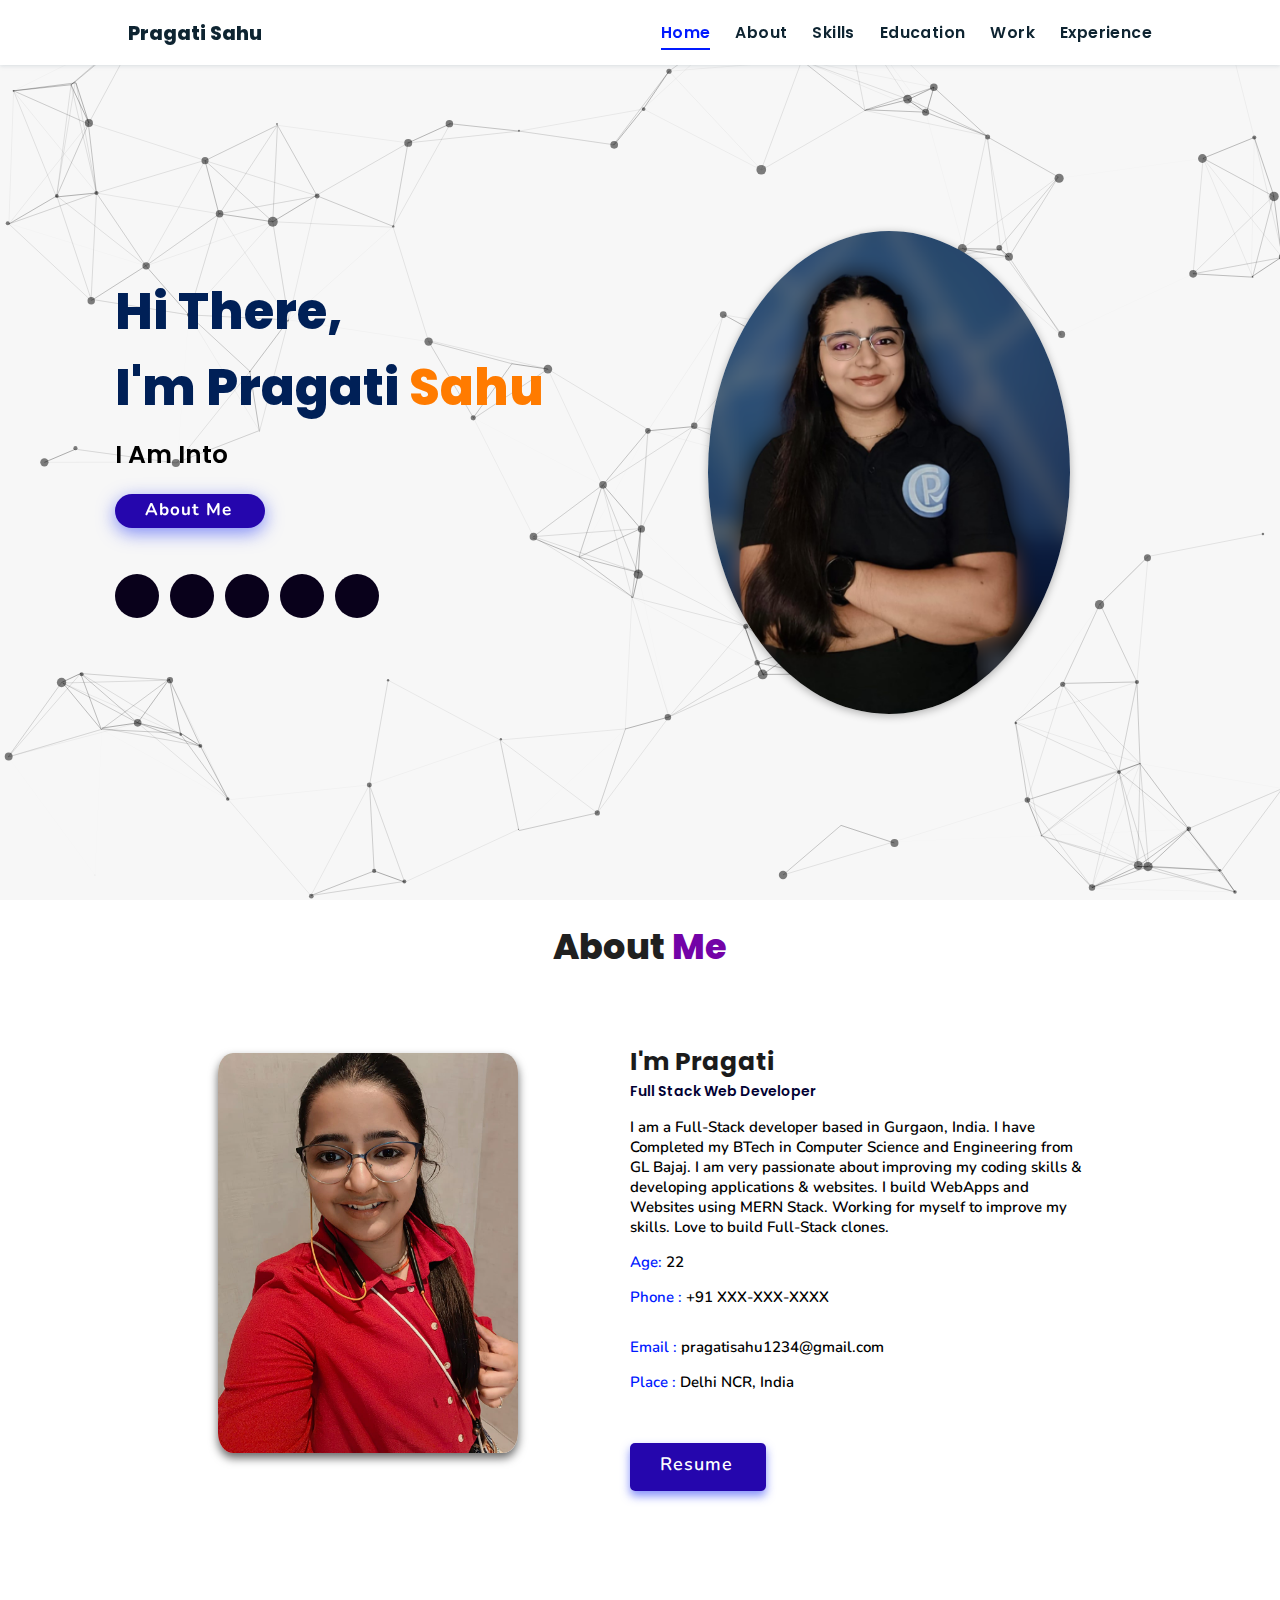
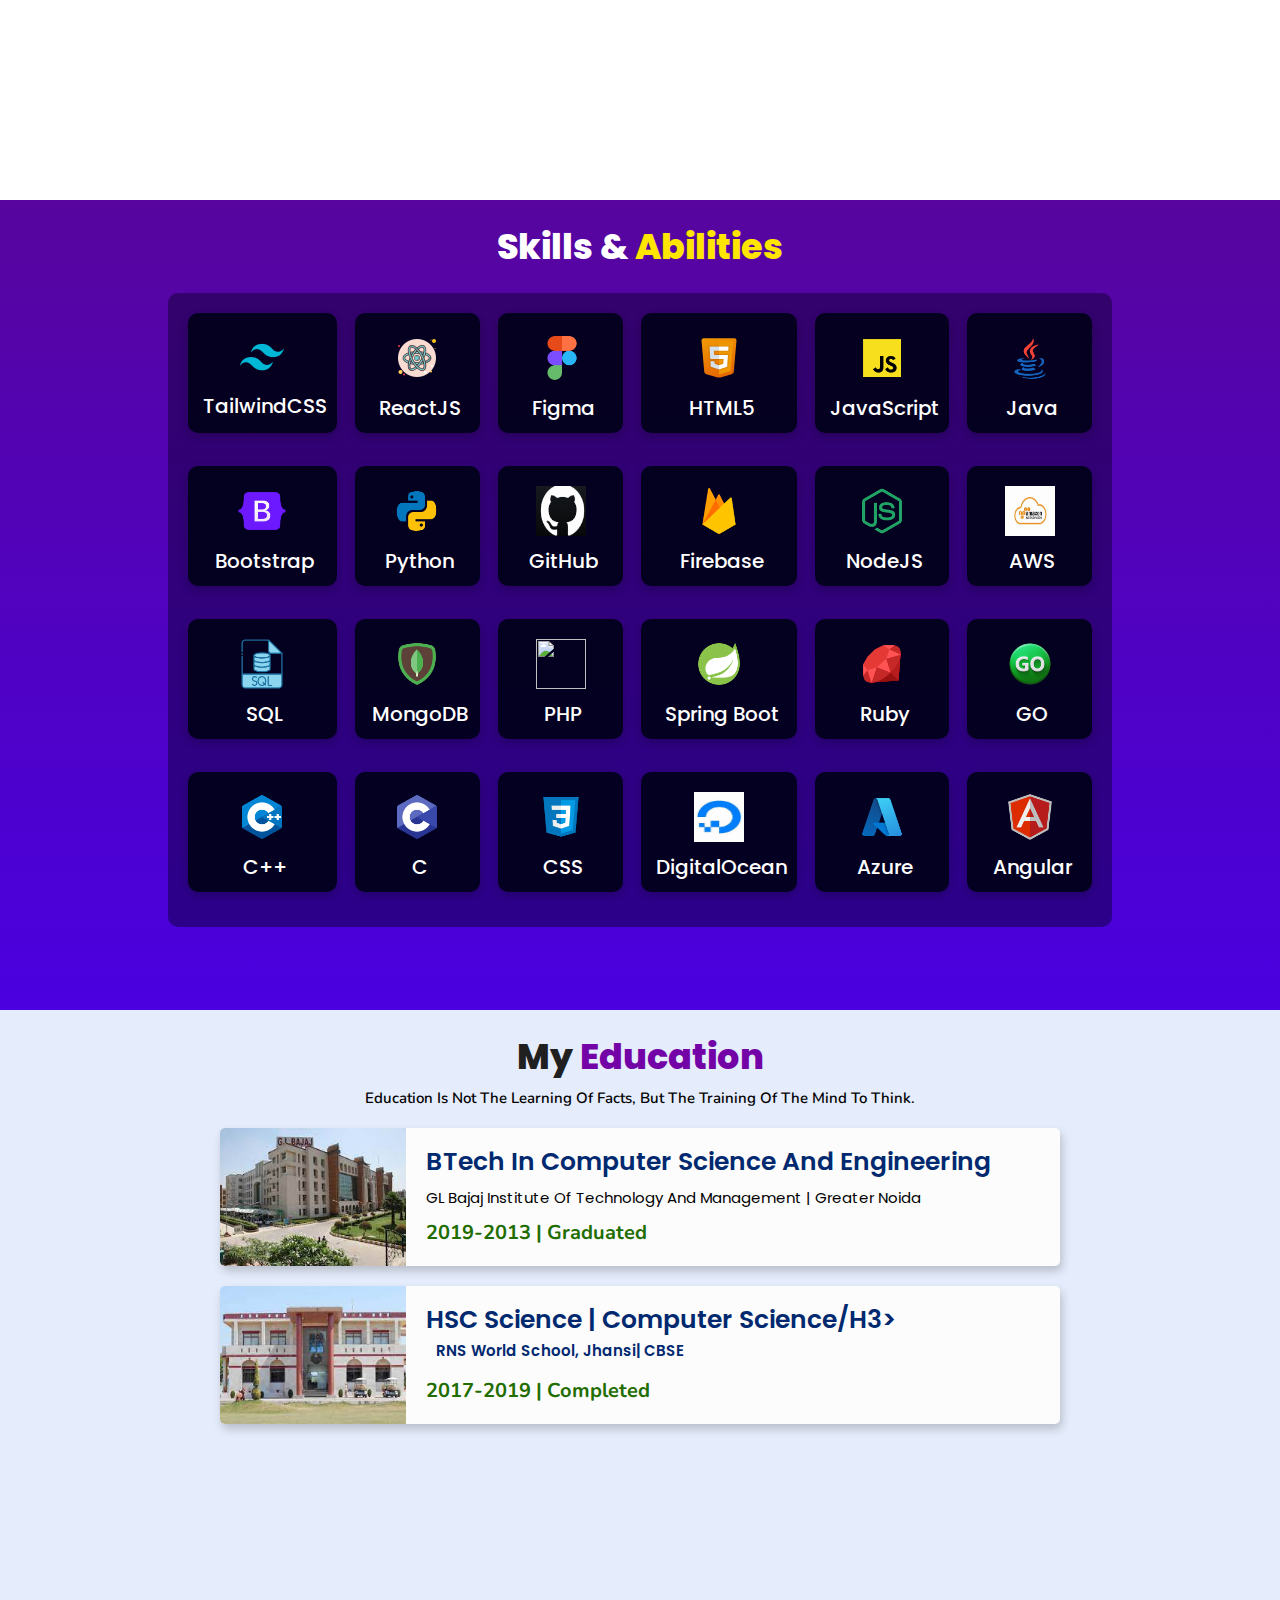
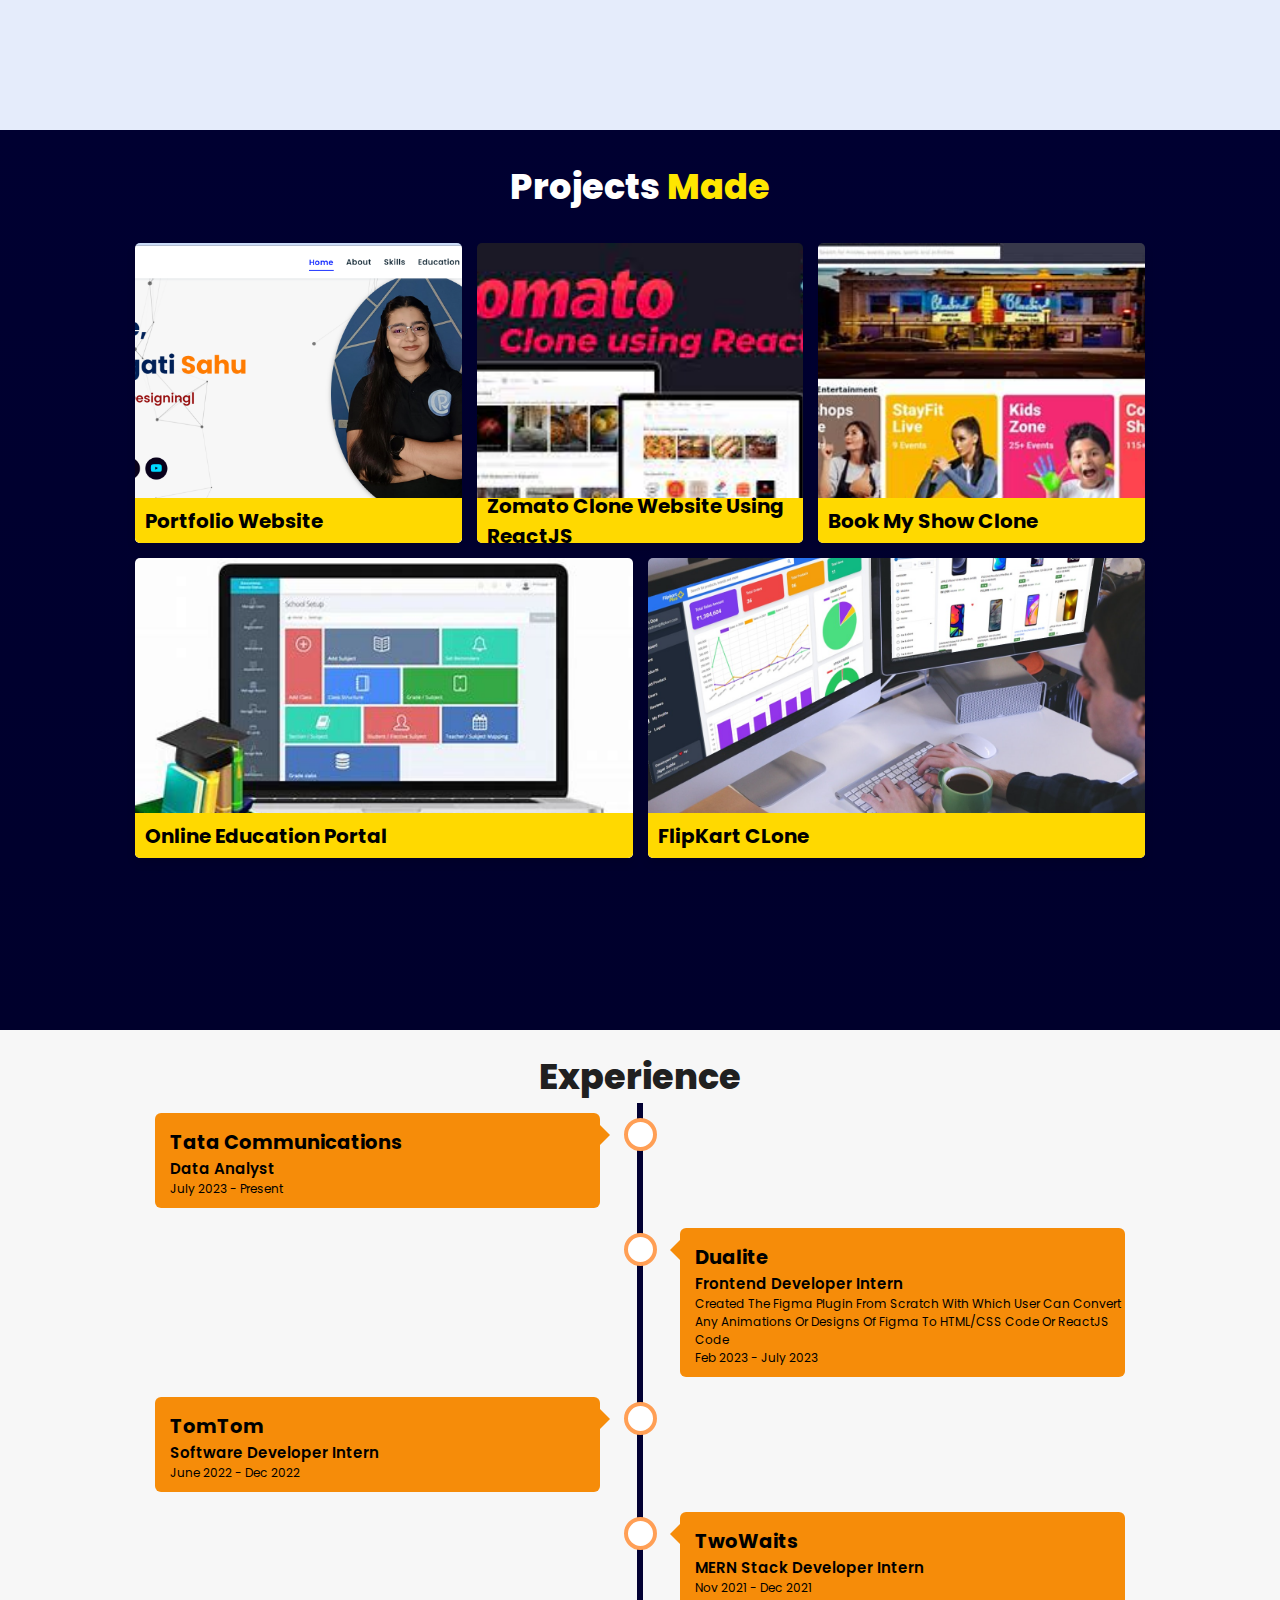
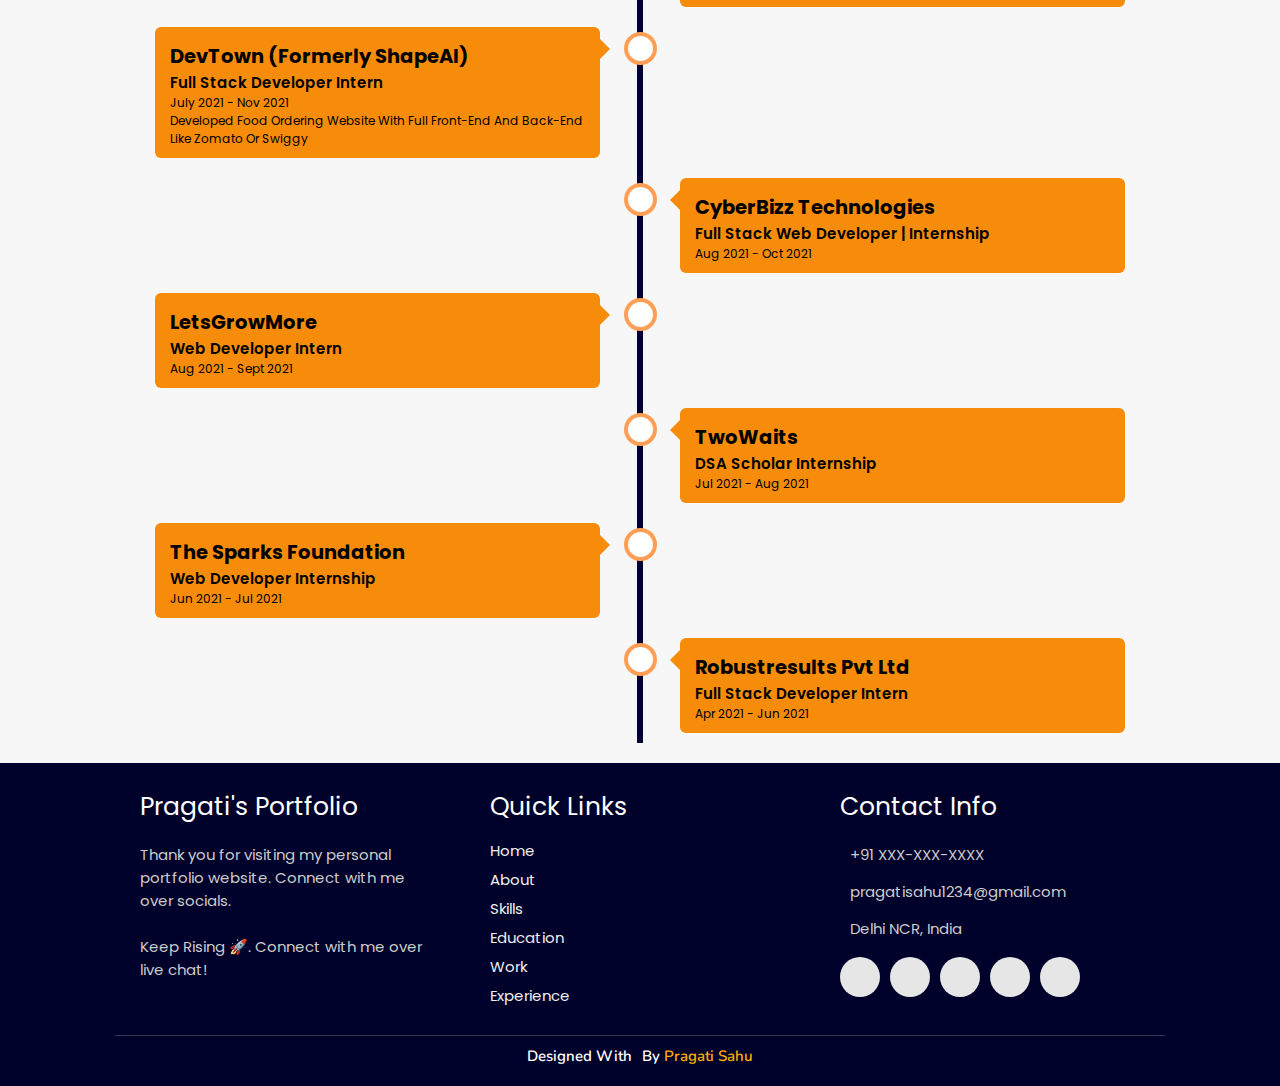
==== commit 8cc42e83: "Fix:Hero Image Bg" ====
--- a/index.html
+++ b/index.html
@@ -55,7 +55,7 @@
       </div>
     </div>
 <div class="image">
-    <img draggable="false" class="tilt" src="./assets/images/hero2.jpeg" alt="" height="">
+    <img draggable="false" class="tilt" src="./assets/images/hero2.png" alt="" height="">
 </div>
 </section>
 <!-- hero section ends -->
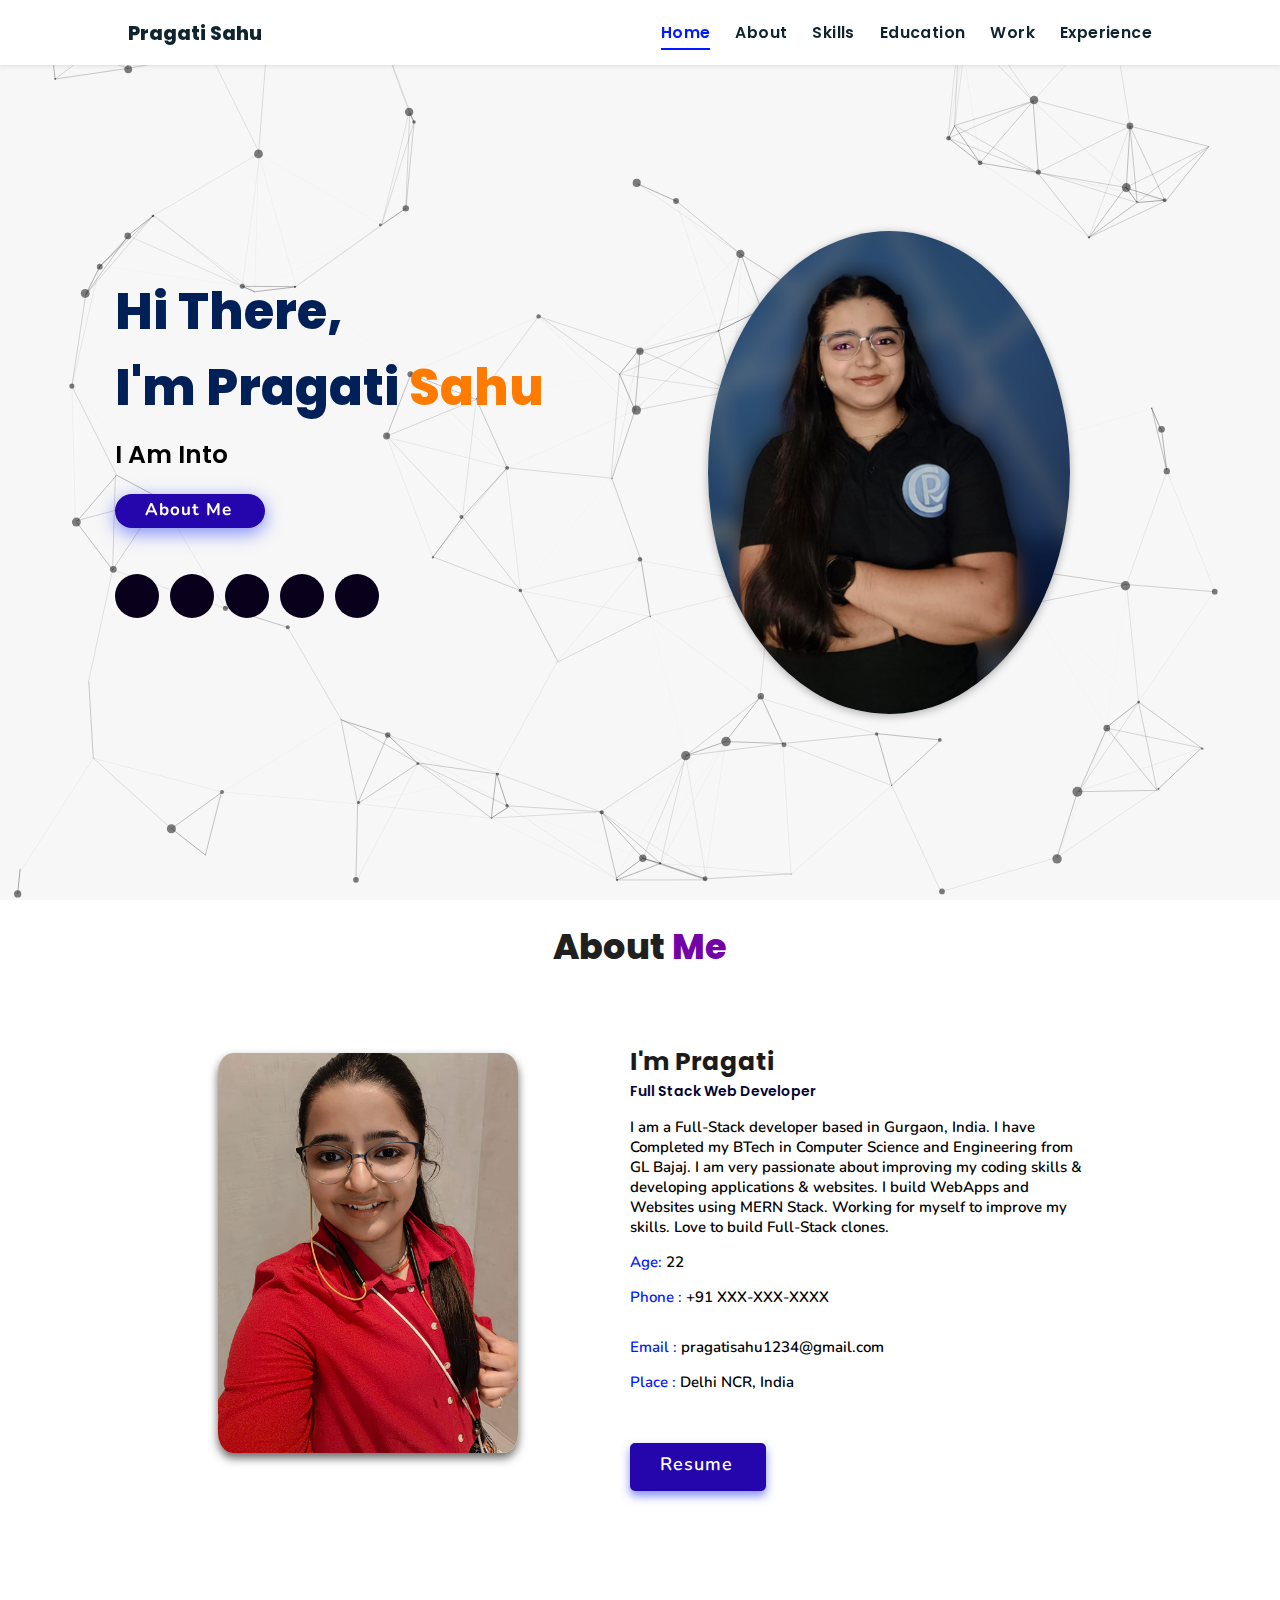
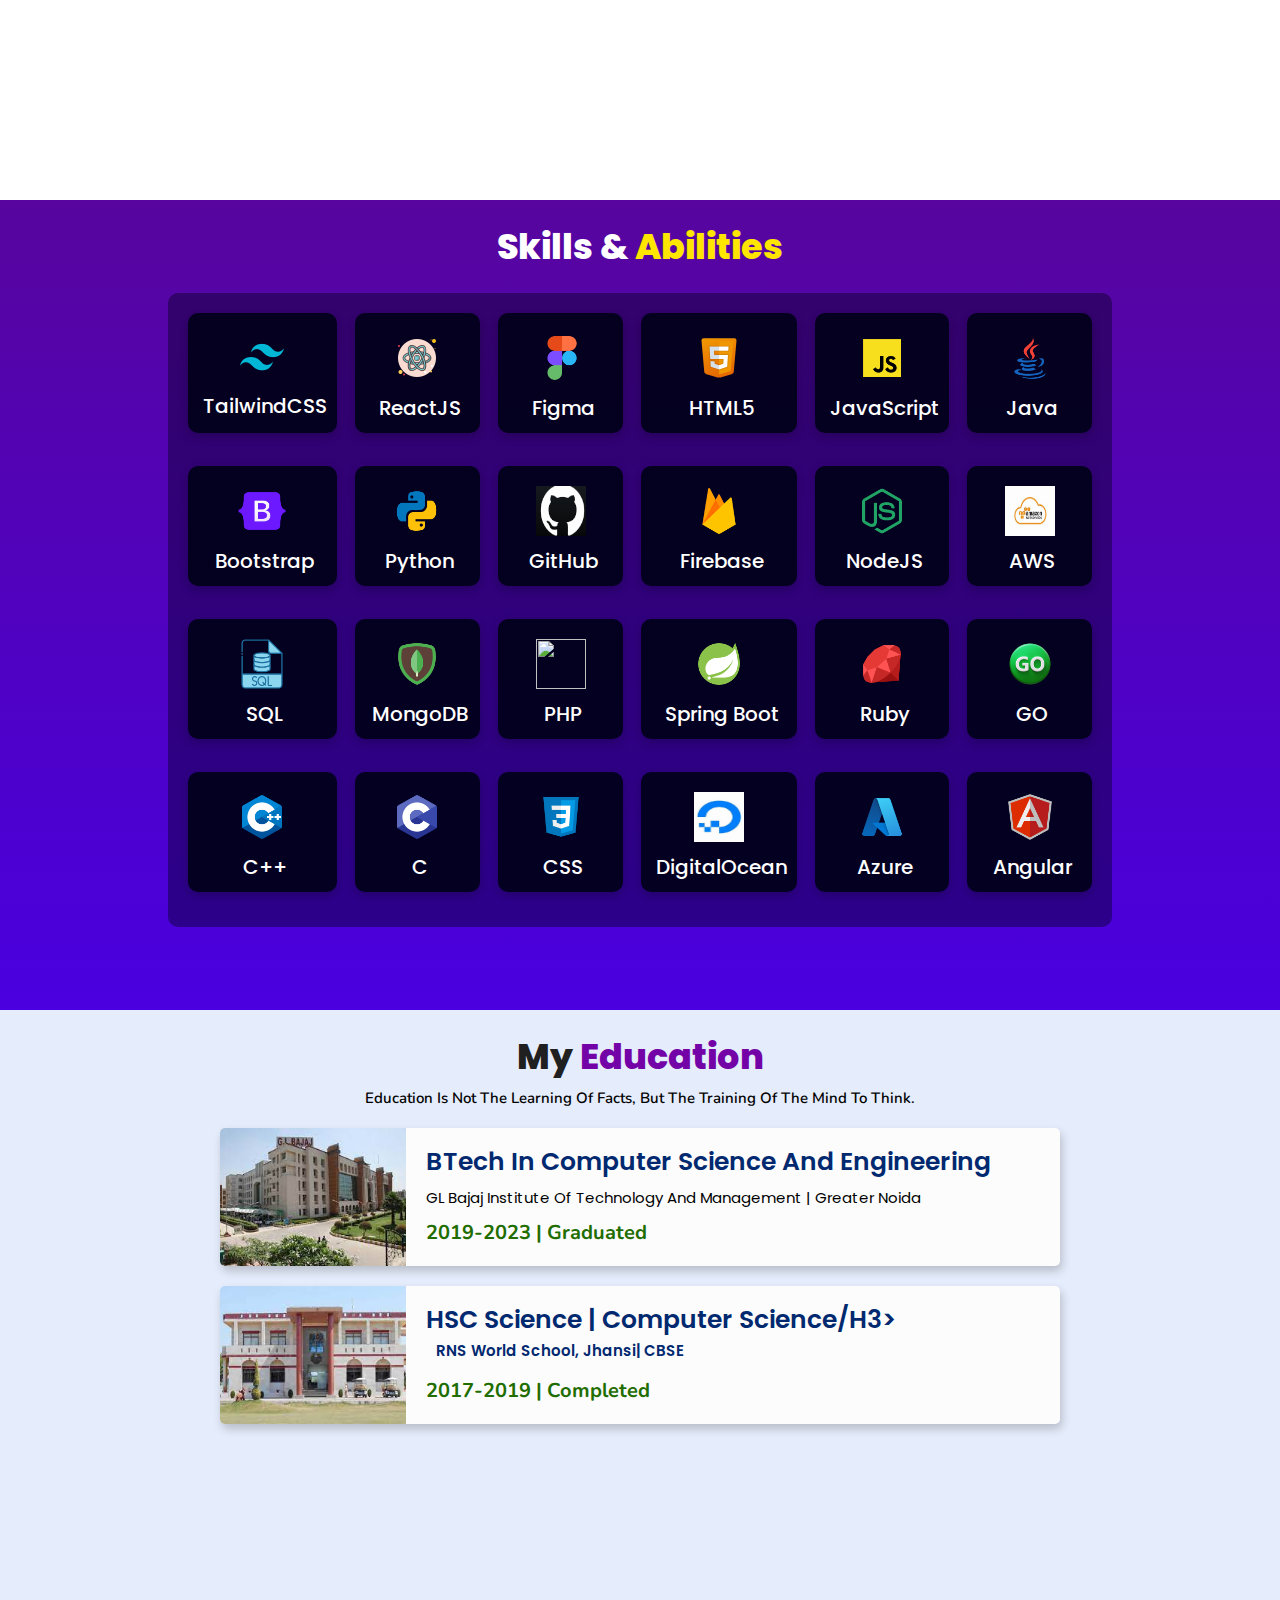
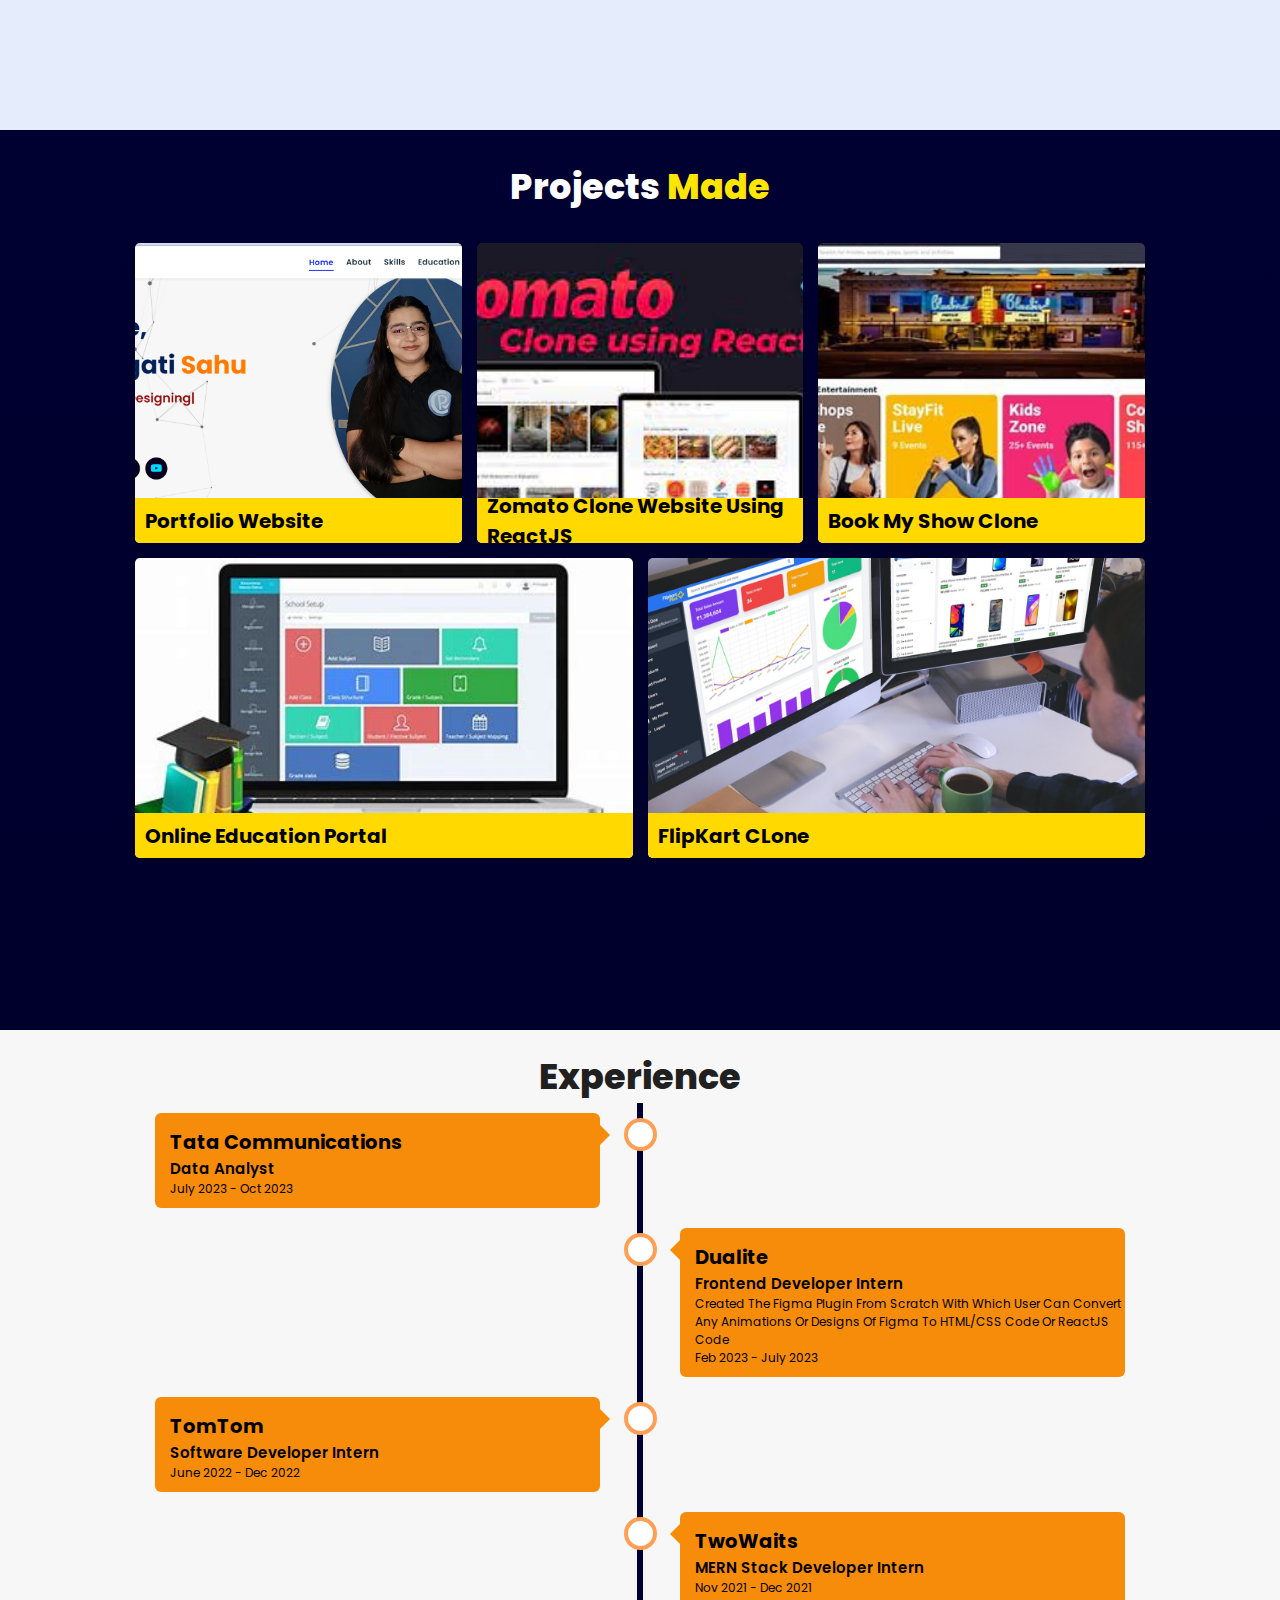
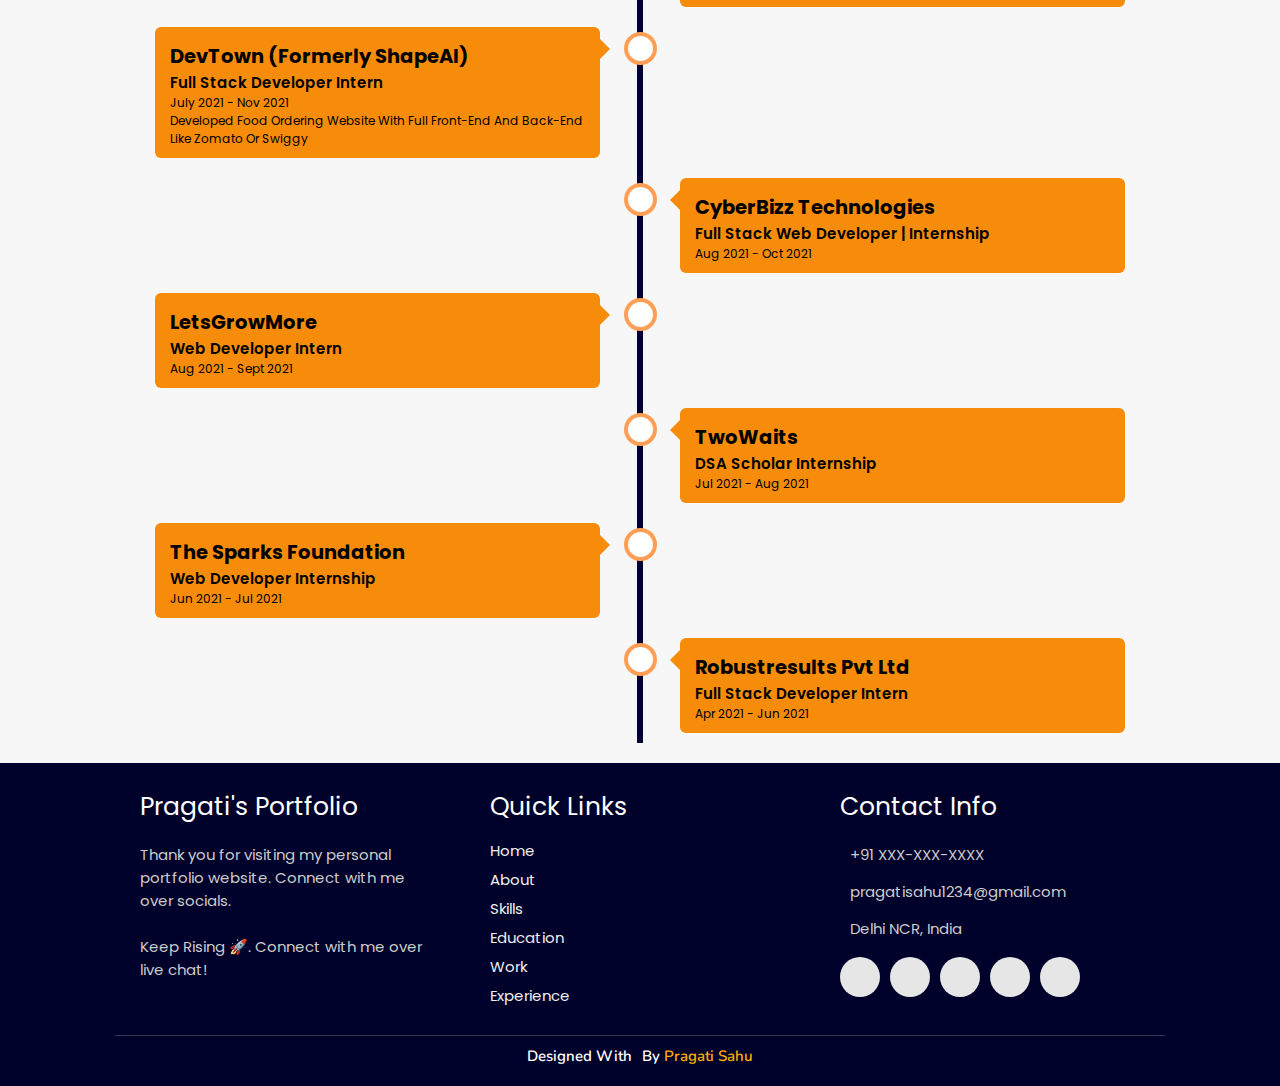
==== commit a9064240: "Updates" ====
--- a/index.html
+++ b/index.html
@@ -280,7 +280,7 @@
         <div class="content">
         <h3>BTech in Computer Science and Engineering</h3>
         <p>GL Bajaj Institute of Technology and Management | Greater Noida</p>
-        <h4>2019-2013 | Graduated</h4>
+        <h4>2019-2023 | Graduated</h4>
         </div>
     </div>
 
@@ -402,7 +402,7 @@
         </div>
         <div class="desc">
             <h3>Data Analyst</h3>
-            <p>July 2023 - Present</p>
+            <p>July 2023 - Oct 2023</p>
         </div>
       </div>
     </div>
--- a/assets/css/style.css
+++ b/assets/css/style.css
@@ -26,10 +26,6 @@
   color: #fff;
 }
 
-html {
-  font-size: 62.5%;
-  overflow-x: hidden;
-}
 html::-webkit-scrollbar {
   width: 0.8rem;
 }
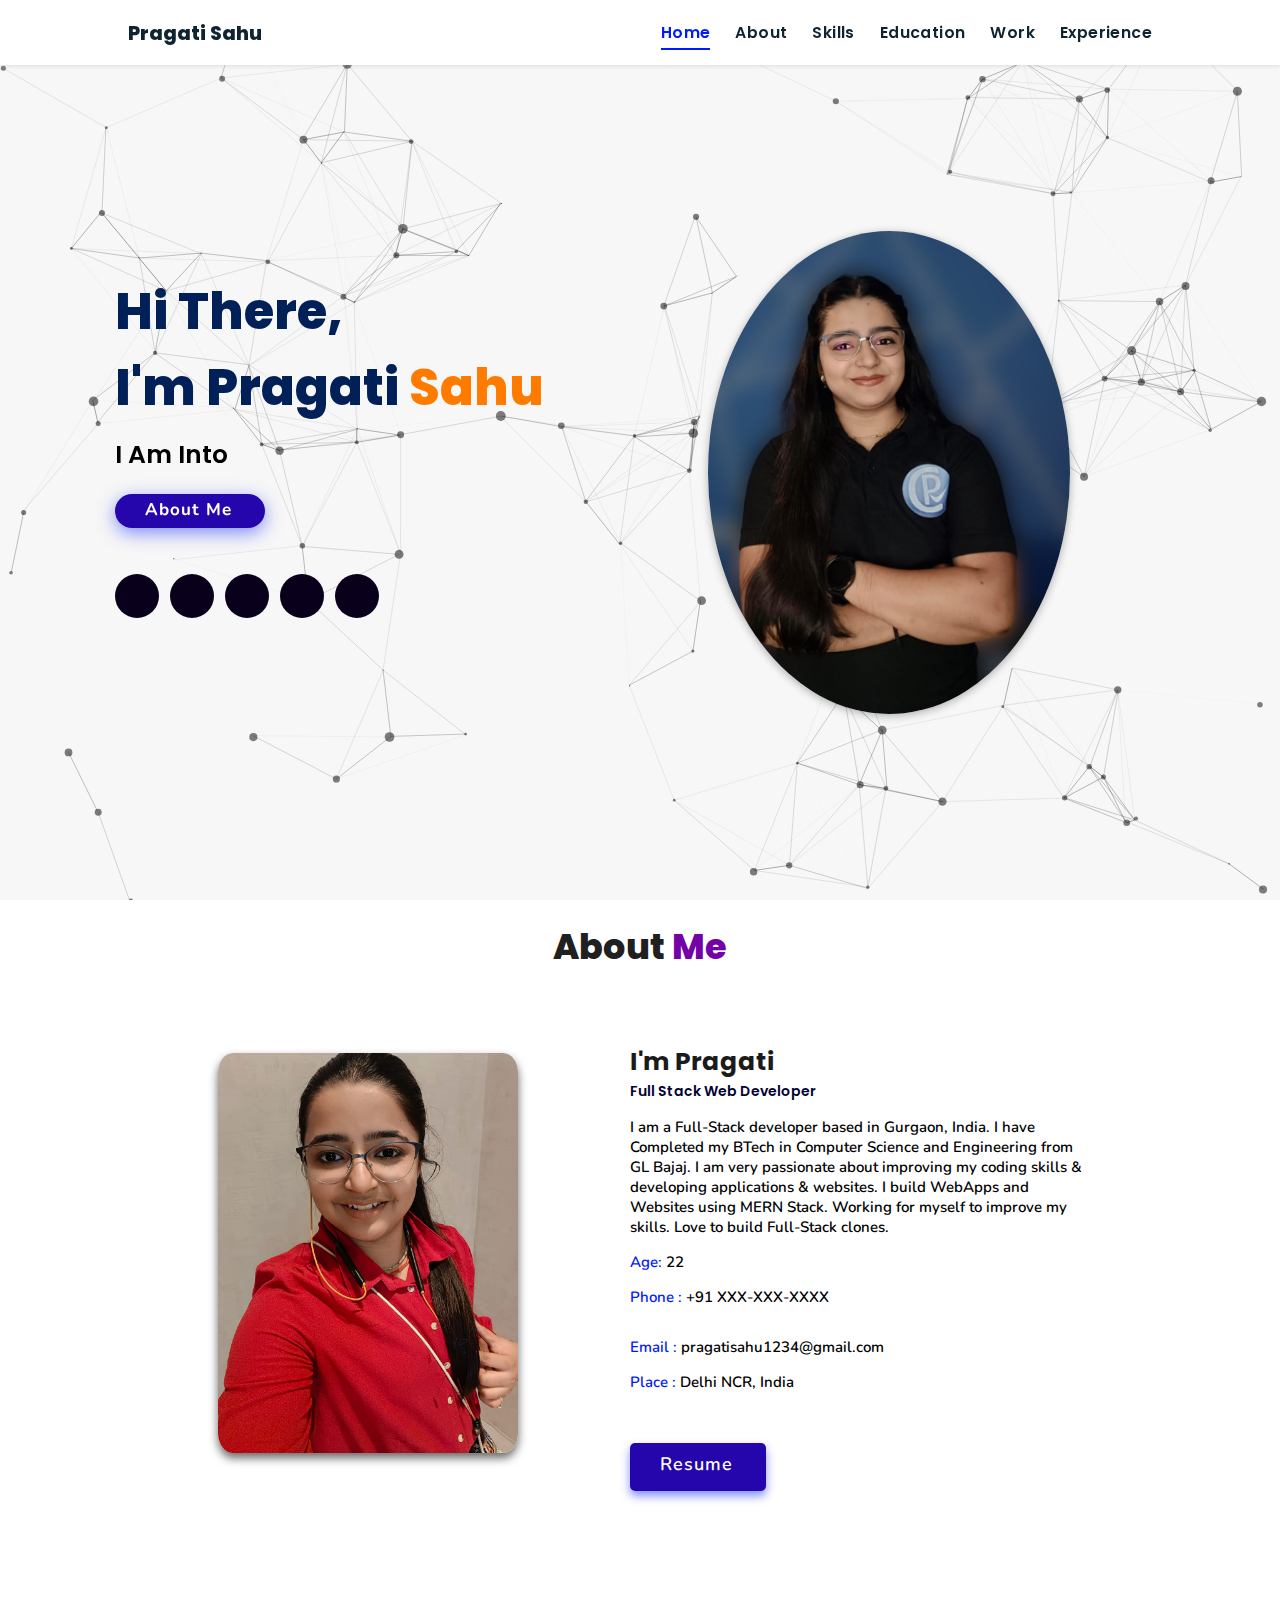
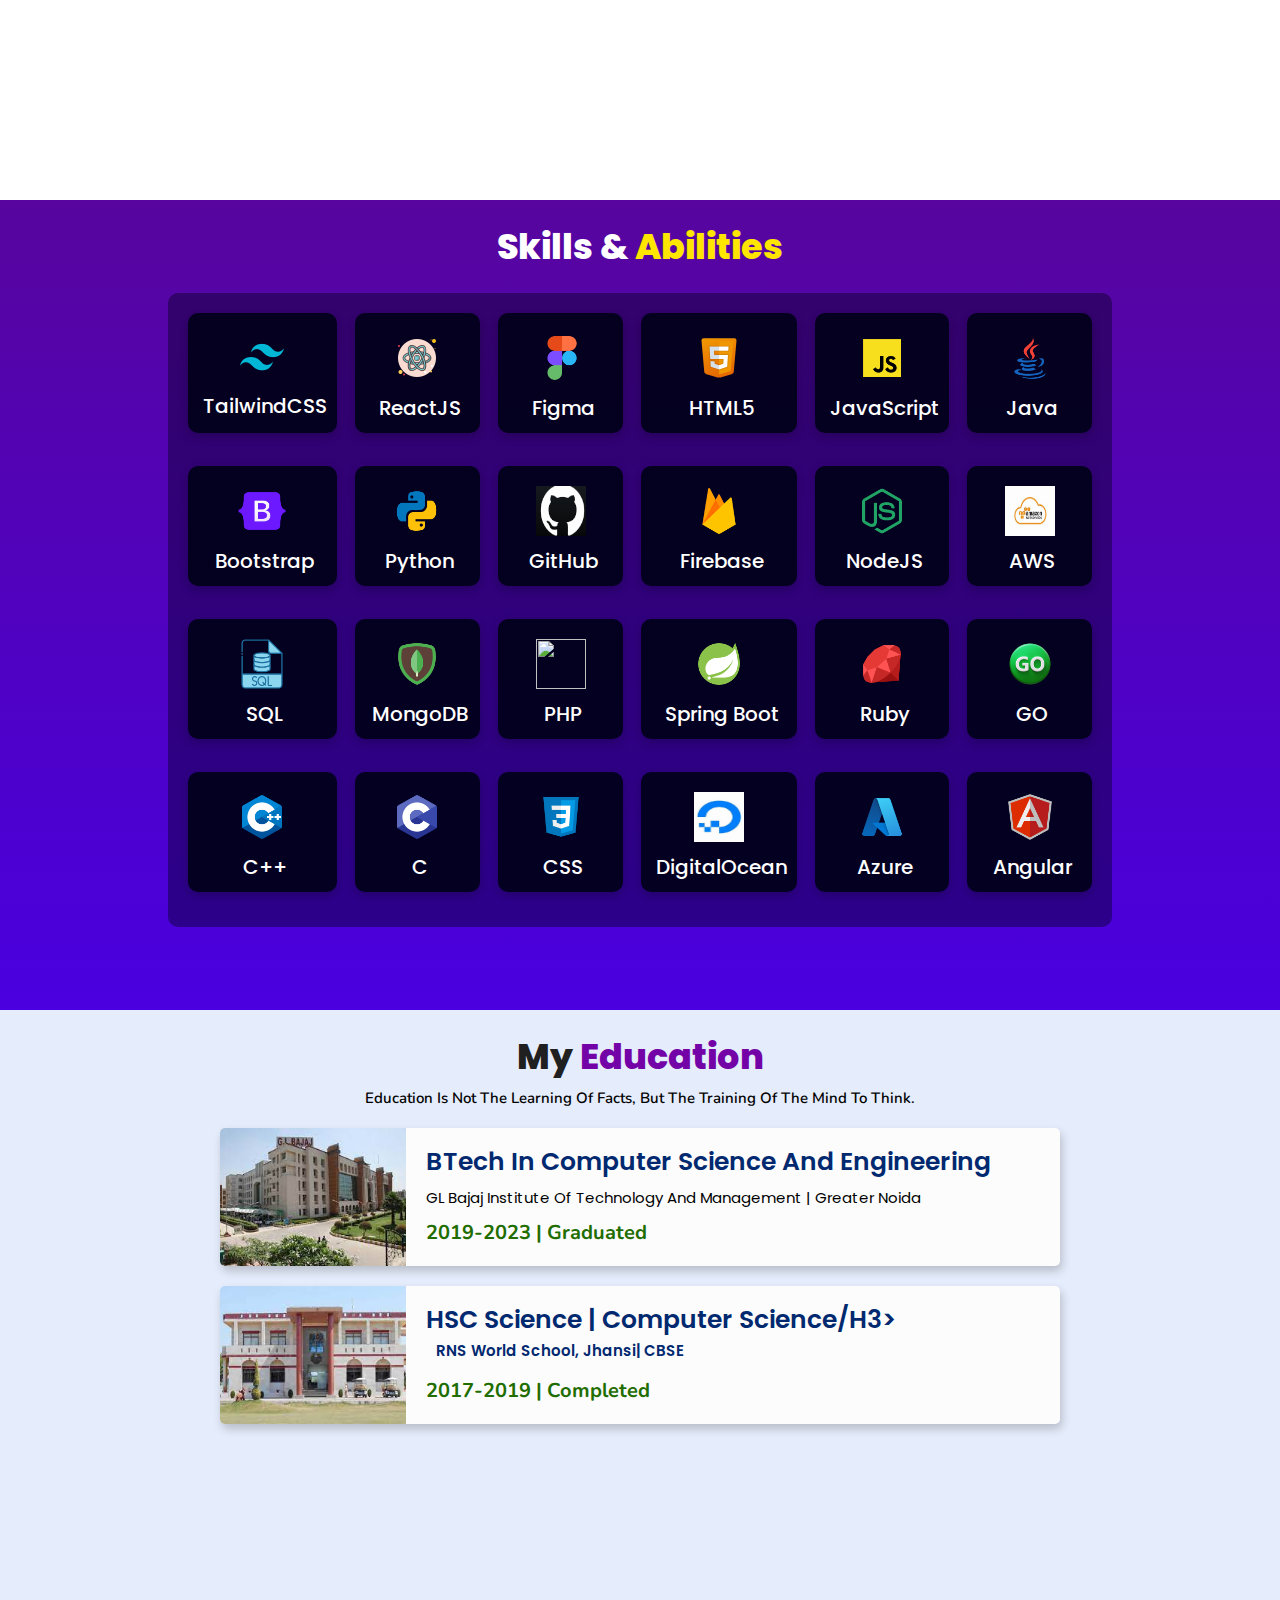
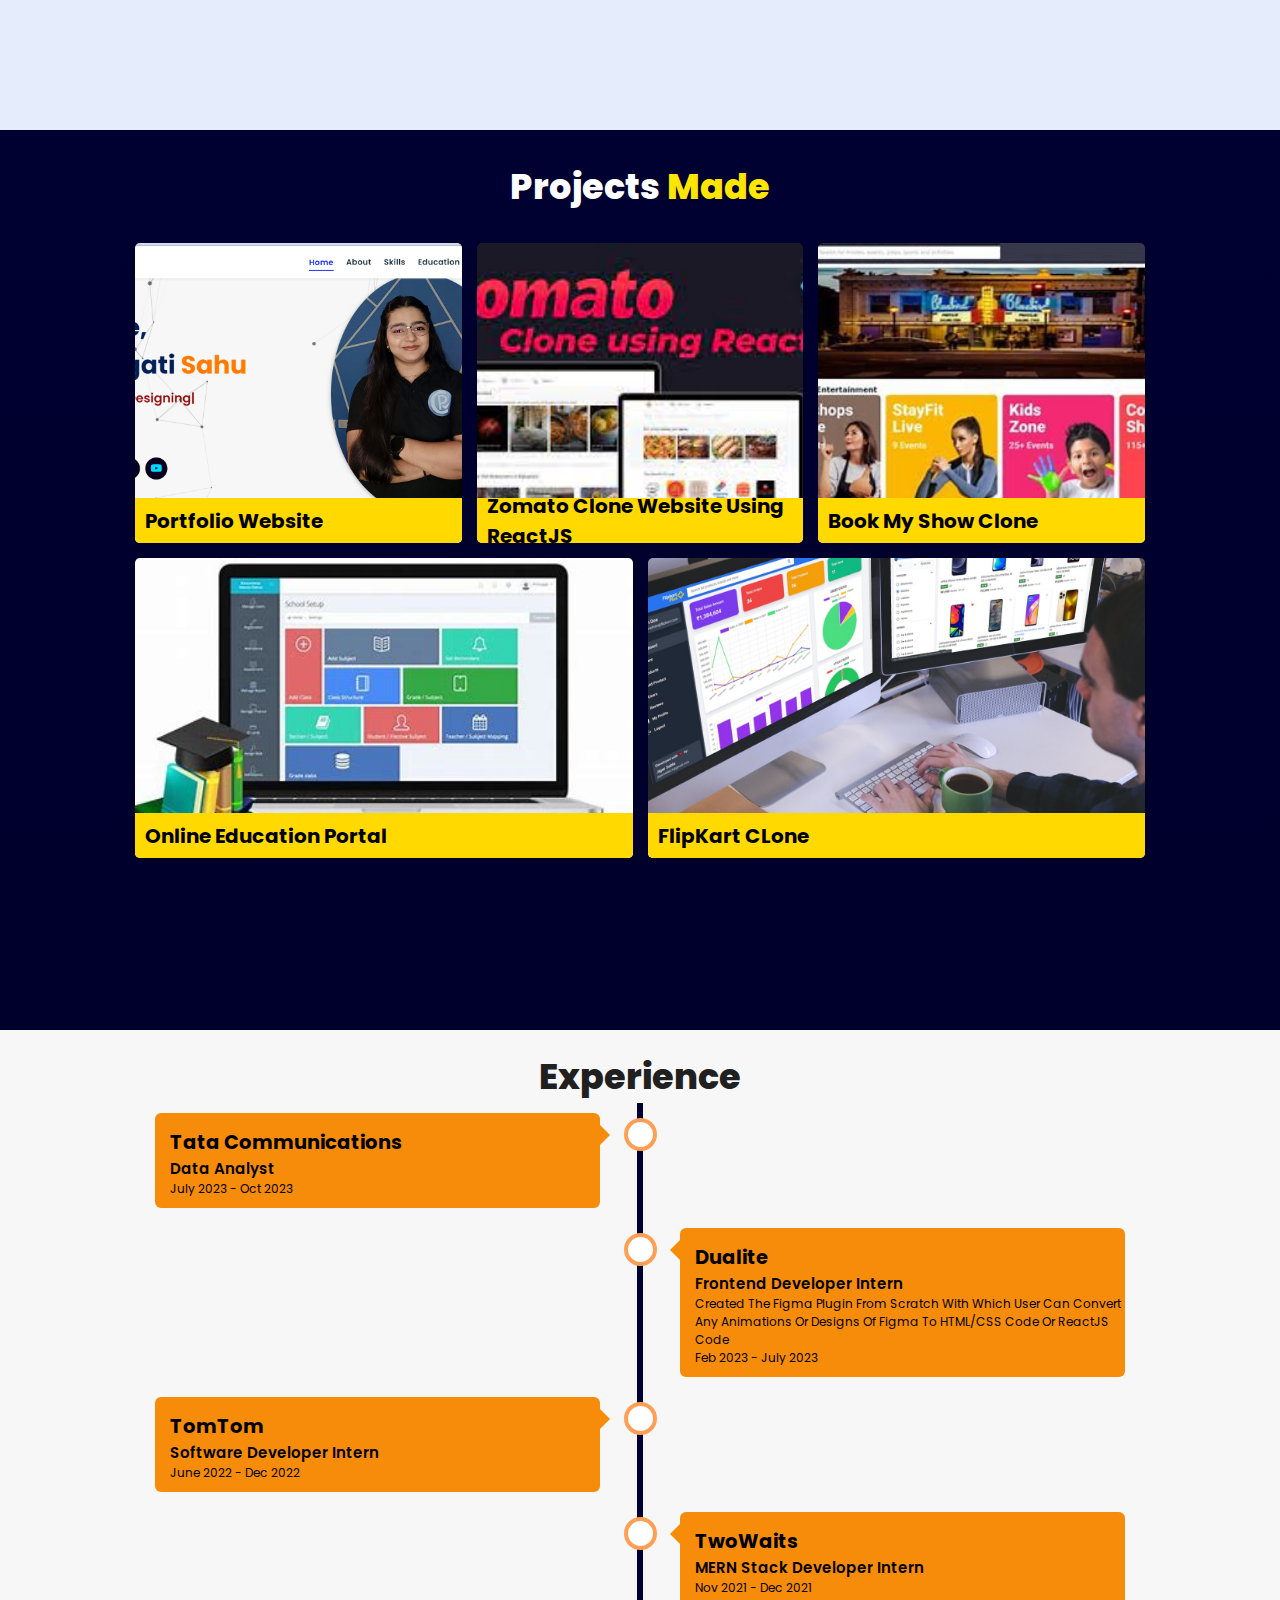
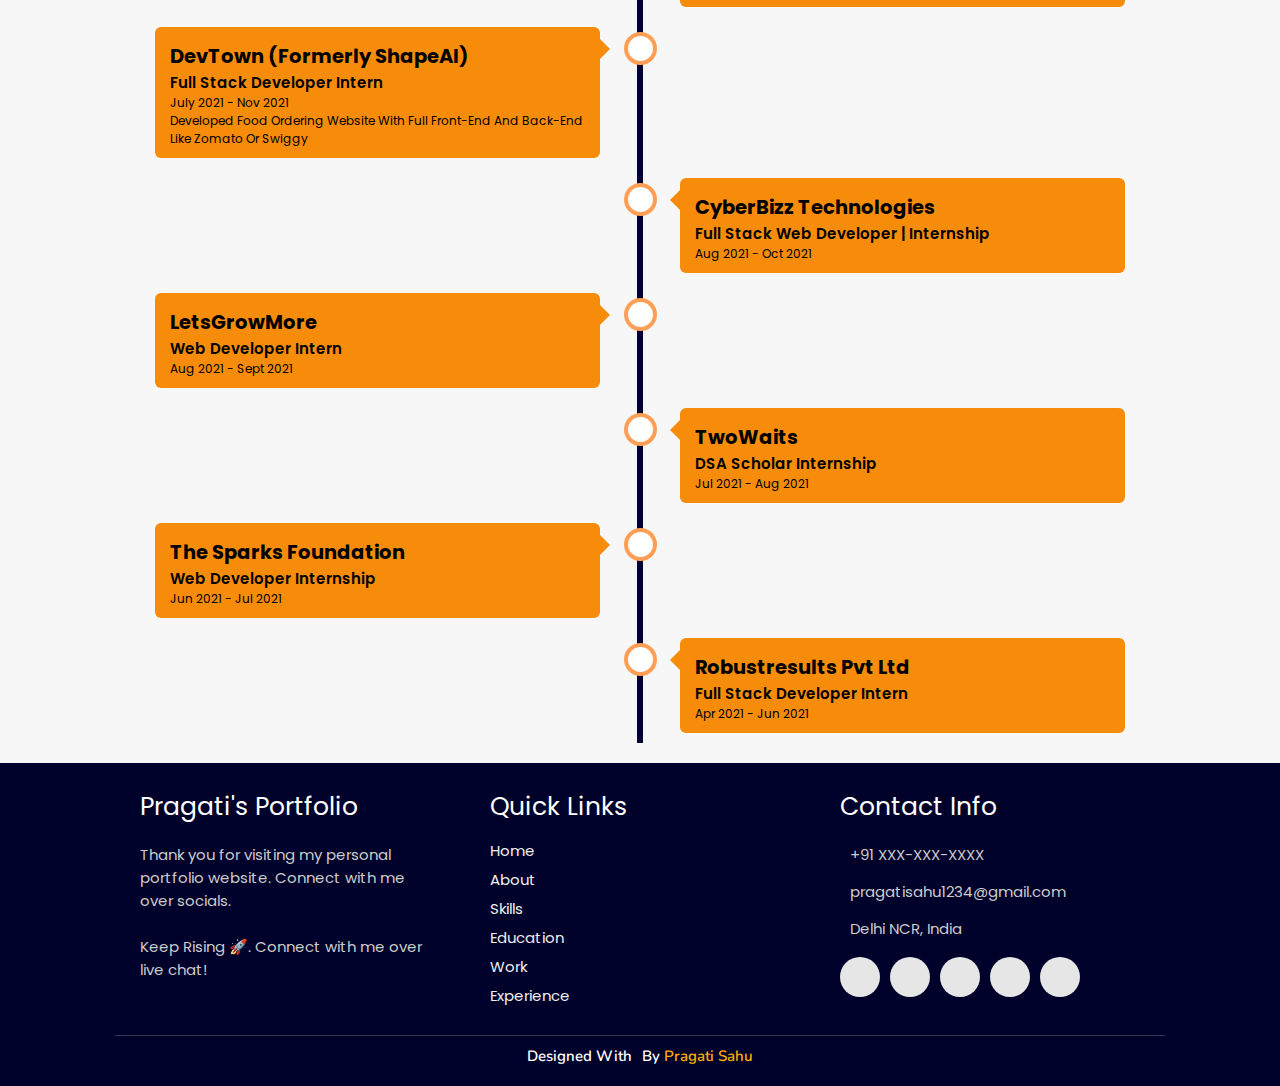
==== commit 4aec2ee5: "Updates" ====
--- a/index.html
+++ b/index.html
@@ -1,594 +1,594 @@
-<!DOCTYPE html>
-<html lang="en">
-<head>
-    <meta charset="UTF-8">
-    <meta http-equiv="X-UA-Compatible" content="IE=edge">
-    <meta name="viewport" content="width=device-width, initial-scale=1.0">
-    <meta name="keywords" content="Pragati sable, portfolio, Pragati, full stack dev, personal portfolio lifecodes, portfolio design, portfolio website, personal portfolio" />
-    <meta name="description" content="Welcome to Pragati's Portfolio. Full-Stack Web Developer and Android App Developer" />
-    <!-- Custom CSS -->
-    <link rel="stylesheet" href="./assets/css/style.css">
-    <!-- Font Awesome -->
-    <link rel="stylesheet" href="https://cdnjs.cloudflare.com/ajax/libs/font-awesome/5.15.3/css/all.min.css" integrity="sha512-iBBXm8fW90+nuLcSKlbmrPcLa0OT92xO1BIsZ+ywDWZCvqsWgccV3gFoRBv0z+8dLJgyAHIhR35VZc2oM/gI1w==" crossorigin="anonymous" referrerpolicy="no-referrer" />
-    <script src="https://kit.fontawesome.com/95a2002ecf.js" crossorigin="anonymous"></script>
-    <!-- Favicon -->
-    <link id='favicon' rel="shortcut icon" href="./assets/images/favicon.png" type="image/x-png">
-    <title>Portfolio | Pragati Sahu</title>
-</head>
-<body>
-<header>
-        <a href="/" class="logo"><i class="fa-solid fa-code"></i> Pragati Sahu</a>
-
-        <div id="menu" class="fas fa-bars"></div>
-        <nav class="navbar">
-            <ul>
-            <li><a class="active" href="#home">Home</a></li>
-            <li><a href="#about">About</a></li>
-            <li><a href="#skills">Skills</a></li>
-            <li><a href="#education">Education</a></li>
-            <li><a href="#work">Work</a></li>
-            <li><a href="#experience">Experience</a></li>
-            </ul>
-        </nav>
-</header>
-<!-- navbar ends -->
-
-
-<!-- hero section starts -->
-<section class="home" id="home">
-    <div id="particles-js"></div>
-
-    <div class="content">
-    <h2>Hi There,<br/> I'm Pragati <span>Sahu</span></h2>
-    <p>i am into <span class="typing-text"></span></p>
-    <a href="#about" class="btn"><span>About Me</span>
-      <i class="fas fa-arrow-circle-down"></i>
-    </a>
-    <div class="socials">
-        <ul class="social-icons">
-          <li><a class="linkedin" aria-label="LinkedIn" href="https://www.linkedin.com/in/imps1001/" target="_blank"><i class="fab fa-linkedin"></i></a></li> 
-          <li><a class="github" aria-label="GitHub" href="https://github.com/imps1001" target="_blank"><i class="fab fa-github"></i></a></li>
-          <li><a class="telegram" aria-label="Telegram" href="https://t.me/imps1001" target="_blank"><i class="fab fa-telegram-plane"></i></a></li>
-          <li><a class="instagram" aria-label="Instagram" href="https://www.instagram.com/govind_sakhi_007/"><i class="fab fa-instagram" target="_blank"></i></a></li>
-          <li><a class="dev" aria-label="Dev" href="https://www.youtube.com/@codeatrandom" target="_blank"><i class="fa-brands fa-youtube"></i></a></li>
-        </ul>
-      </div>
-    </div>
-<div class="image">
-    <img draggable="false" class="tilt" src="./assets/images/hero2.png" alt="" height="">
-</div>
-</section>
-<!-- hero section ends -->
-
-
-<!-- about section starts -->
-<section class="about" id="about">
-    <h2 class="heading"><i class="fas fa-user-alt"></i> About <span>Me</span></h2>
-    
-    <div class="row">
-
-    <div class="image">
-        <img draggable="false" class="tilt" src="./assets/images/profile.jpeg" alt="">
-    </div>
-    <div class="content">
-        <h3>I'm Pragati</h3>
-        <span class="tag">Full Stack Web Developer</span>
-        
-        <p>I am a Full-Stack developer based in Gurgaon, India. 
-          I have Completed my BTech in Computer Science and Engineering from GL Bajaj.
-          I am very passionate about improving my coding skills & developing applications & websites.
-          I build WebApps and Websites using MERN Stack.
-          Working for myself to improve my skills.
-          Love to build Full-Stack clones. </p>
-        
-        <div class="box-container">
-            <div class="box">
-              <p><span> age: </span> 22</p>
-              <p><span> phone : </span> +91 XXX-XXX-XXXX</p>
-            </div>
-            <div class="box">
-              <p><span> email : </span> pragatisahu1234@gmail.com</p>
-              <p><span> place : </span> Delhi NCR, India</p>
-            </div>
-        </div>
-        
-        <div class="resumebtn">
-            <a href="https://drive.google.com/file/d/1aR4COjsv1ZXqIcqPBd2L4H1GswW2DTjJ/view?usp=sharing" target="_blank" class="btn"><span>Resume</span>
-                <i class="fas fa-chevron-right"></i>
-            </a>
-        </div>
-
-    </div>
-    </div>
-</section>
-<!-- about section ends -->
-
-<!-- skills section starts -->
-<section class="skills" id="skills">
-
-    <h2 class="heading"><i class="fas fa-laptop-code"></i> Skills & <span>Abilities</span></h2>
-
-    <div class="container">
-          <div class="row" id="skillsContainer">
-
-            <div class="bar">
-              <div class="info">
-                <img src="./assets/images/skills/TailwindCSS.png"/>
-                <span>TailwindCSS</span>
-              </div>
-            </div>
-            <div class="bar">
-              <div class="info">
-                <img src="./assets/images/skills/icons8-react-100.png" height="50" width="50">
-                <span>ReactJS</span>
-              </div>
-            </div>
-            <div class="bar">
-              <div class="info">
-                <img src="./assets/images/skills/figma.png" height="50" width="50">
-                <span>Figma</span>
-              </div>
-            </div>
-            <div class="bar">
-              <div class="info">
-                <svg xmlns="http://www.w3.org/2000/svg" x="0px" y="0px"height="50" width="50" viewBox="0 0 48 48">
-                  <linearGradient id="SNASnMitCxQrIYk4GDibta_v8RpPQUwv0N8_gr1" x1="18.208" x2="34.159" y1="2.413" y2="46.236" gradientUnits="userSpaceOnUse"><stop offset="0" stop-color="#f09701"></stop><stop offset="1" stop-color="#e36001"></stop></linearGradient><path fill="url(#SNASnMitCxQrIYk4GDibta_v8RpPQUwv0N8_gr1)" d="M7.192,7.176l2.627,29.77c0.109,1.237,0.97,2.28,2.164,2.621l10.643,3.041	c0.898,0.257,1.849,0.257,2.747,0l10.643-3.041c1.194-0.341,2.055-1.383,2.164-2.621l2.627-29.77C40.911,6.006,39.99,5,38.816,5	H9.184C8.01,5,7.089,6.006,7.192,7.176z"></path><path fill="#f09601" d="M24,8v31.9l9.876-2.822c0.797-0.228,1.371-0.924,1.443-1.749l2.286-26.242	C37.656,8.502,37.196,8,36.609,8H24z"></path><path fill="#fff" d="M24,25v-4h8.6l-0.7,11.5L24,35.1v-4.2l4.1-1.4l0.3-4.5L24,25z M32.9,17l0.3-4H24v4H32.9z"></path><path fill="#d6e0e9" d="M24,30.9v4.2l-7.9-2.6L15.7,27h4l0.2,2.5L24,30.9z M19.1,17H24v-4h-9.1l0.7,12H24v-4h-4.6L19.1,17z"></path><path d="M33.2,13l-0.3,4H24h-4.9l0.3,4H24h8.6l-0.7,11.5L24,35.1l-7.9-2.6L15.7,27h4l0.2,2.5l4.1,1.4l4.1-1.4l0.3-4.5H24h-8.4 l-0.7-12H24H33.2 M34.278,12H33.2H24h-9.1h-1.06l0.062,1.058l0.7,12L14.657,26h-0.032l0.078,1.073l0.4,5.5l0.049,0.668 l0.636,0.209l7.9,2.6L24,36.153l0.313-0.103l7.9-2.6l0.644-0.212l0.041-0.677l0.7-11.5L33.663,20H32.6H24h-3.672l-0.15-2H24h8.9 h0.928l0.069-0.925l0.3-4L34.278,12L34.278,12z M20.623,26H24h3.331l-0.185,2.769L24,29.843l-3.156-1.077l-0.148-1.846L20.623,26 L20.623,26z" opacity=".05"></path><path d="M33.2,13l-0.3,4H24h-4.9l0.3,4H24h8.6l-0.7,11.5L24,35.1l-7.9-2.6L15.7,27h4l0.2,2.5l4.1,1.4l4.1-1.4l0.3-4.5H24h-8.4 l-0.7-12H24H33.2 M33.739,12.5H33.2H24h-9.1h-0.53l0.031,0.529l0.7,12l0.027,0.471H15.6H24h3.866l-0.242,3.634L24,30.372 l-3.628-1.239l-0.174-2.173l-0.037-0.46H19.7h-4h-0.538l0.039,0.536l0.4,5.5l0.024,0.334l0.318,0.105l7.9,2.6L24,35.626 l0.156-0.051l7.9-2.6l0.322-0.106l0.021-0.339l0.7-11.5l0.032-0.53H32.6H24h-4.136l-0.225-3H24h8.9h0.464l0.035-0.463l0.3-4 L33.739,12.5L33.739,12.5z" opacity=".07"></path>
-                  </svg>
-                <span>HTML5</span>
-              </div>
-            </div>
-            <div class="bar">
-              <div class="info">
-                <img src="./assets/images/skills/javascript.png" height="50" width="50">
-                <span>JavaScript</span>
-              </div>
-            </div>
-            <div class="bar">
-              <div class="info">
-                <img src="./assets/images/skills/java.png" height="50" width="50">
-                <span>Java</span>
-              </div>
-            </div>
-            <div class="bar">
-              <div class="info">
-                <img src="./assets/images/skills/bootstrap.png" height="50" width="50">
-                <span>Bootstrap</span>
-              </div>
-            </div>
-            <div class="bar">
-              <div class="info">
-                <img src="./assets/images/skills/python.png" height="50" width="50">
-                <span>Python</span>
-              </div>
-            </div>
-            <div class="bar">
-              <div class="info">
-                <img src="./assets/images/skills/github.png" height="50" width="50">
-                <span>GitHub</span>
-              </div>
-            </div>
-            <div class="bar">
-              <div class="info">
-                <img src="./assets/images/skills/firebase.png" height="50" width="50">
-                <span>Firebase</span>
-              </div>
-            </div>
-            <div class="bar">
-              <div class="info">
-                <img src="./assets/images/skills/nodejs.png" height="50" width="50">
-                <span>NodeJS</span>
-              </div>
-            </div>
-            <div class="bar">
-              <div class="info">
-                <img src="./assets/images/skills/aws.png" height="50" width="50">
-                <span>AWS</span>
-              </div>
-            </div>
-            <div class="bar">
-              <div class="info">
-                <img src="./assets/images/skills/sql.png" height="50" width="50">
-                <span>SQL</span>
-              </div>
-            </div>
-            <div class="bar">
-              <div class="info">
-                <img src="./assets/images/skills/mongodb.png" height="50" width="50">
-                <span>MongoDB</span>
-              </div>
-            </div>
-            <div class="bar">
-              <div class="info">
-                <img src="./assets/images/skills/php.png" height="50" width="50">
-                <span>PHP</span>
-              </div>
-            </div>
-            <div class="bar">
-              <div class="info">
-                <img src="./assets/images/skills/spring-boot.png" height="50" width="50">
-                <span>Spring Boot</span>
-              </div>
-            </div>
-            <div class="bar">
-              <div class="info">
-                <img src="./assets/images/skills/ruby.png" height="50" width="50">
-                <span>Ruby</span>
-              </div>
-            </div>
-            <div class="bar">
-              <div class="info">
-                <img src="./assets/images/skills/go.png" height="50" width="50">
-                <span>GO</span>
-              </div>
-            </div>
-            <div class="bar">
-              <div class="info">
-                <img src="./assets/images/skills/C++.png" height="50" width="50">
-                <span>C++</span>
-              </div>
-            </div>
-            <div class="bar">
-              <div class="info">
-                <img src="./assets/images/skills/C.png" height="50" width="50">
-                <span>C</span>
-              </div>
-            </div>
-            <div class="bar">
-              <div class="info">
-                <img src="./assets/images/skills/css.png" height="50" width="50">
-                <span>CSS</span>
-              </div>
-            </div>
-            <div class="bar">
-              <div class="info">
-                <img src="./assets/images/skills/digitalocean.png" height="50" width="50">
-                <span>DigitalOcean</span>
-              </div>
-            </div>
-            <div class="bar">
-              <div class="info">
-                <img src="./assets/images/skills/azure.png" height="50" width="50">
-                <span>Azure</span>
-              </div>
-            </div>
-            <div class="bar">
-              <div class="info">
-                <img src="./assets/images/skills/angular.png" height="50" width="50">
-                <span>Angular</span>
-              </div>
-            </div>
-
-      </div>
-</div>
-</section>
-<!-- skills section ends -->
-
-
-<!-- education section starts -->
-<section class="education" id="education">
-
-  <h1 class="heading"><i class="fas fa-graduation-cap"></i> My <span>Education</span></h1>
-
-    <p class="qoute">Education is not the learning of facts, but the training of the mind to think.</p>
-
-    <div class="box-container">
-
-    <div class="box">
-        <div class="image">
-        <img draggable="false" src="./assets/images/educat/college.jpg" alt="">
-        </div>
-        <div class="content">
-        <h3>BTech in Computer Science and Engineering</h3>
-        <p>GL Bajaj Institute of Technology and Management | Greater Noida</p>
-        <h4>2019-2023 | Graduated</h4>
-        </div>
-    </div>
-
-    <div class="box">
-      <div class="image">
-      <img draggable="false" src="./assets/images/educat/school.jpg" alt="">
-      </div>
-      <div class="content">
-      <h3>HSC Science | Computer Science/h3>
-      <p>RNS World School, Jhansi| CBSE</p>
-      <h4>2017-2019 | Completed</h4>
-      </div>
-    </div>
-
-</div>
-</section>
-<!-- education section ends -->
-
-
-<!-- work project section starts -->
-<section class="work" id="work">
-
-  <h2 class="heading"><i class="fas fa-laptop-code"></i> Projects <span>Made</span></h2>
-
-  <div class="box-container">
-
-    <div class="box tilt">
-      <img draggable="false" src="./assets/images/projects/portfolio.png" alt="" />
-      <div class="content">
-        <div class="tag">
-        <h3>Portfolio Website</h3>
-        </div>
-        <div class="desc">
-          <p>Personal portfolio website. Don't need much info about it, just scroll down. You're here only!</p>
-          <div class="btns">
-            <a href="#" class="btn" target="_blank"><i class="fas fa-eye"></i> View</a>
-            <a href="#" class="btn" target="_blank">Code <i class="fas fa-code"></i></a>
-          </div>
-        </div>
-      </div>
-    </div>
-    <div class="box tilt">
-      <img draggable="false" src="./assets/images/projects/zomato-clone.jpg" alt="" />
-      <div class="content">
-        <div class="tag">
-        <h3>Zomato Clone Website Using ReactJS</h3>
-        </div>
-        <div class="desc">
-          <p>Zomato Clone Website using ReactJS with variety of food options</p>
-          <div class="btns">
-            <a href="#" class="btn" target="_blank"><i class="fas fa-eye"></i> View</a>
-            <a href="https://github.com/imps1001/Zomato_Master/" class="btn" target="_blank">Code <i class="fas fa-code"></i></a>
-          </div>
-        </div>
-      </div>
-    </div>
-    <div class="box tilt">
-      <img draggable="false" src="./assets/images/projects/book_my_show.jpg" alt="" />
-      <div class="content">
-        <div class="tag">
-        <h3>Book My Show Clone</h3>
-        </div>
-        <div class="desc">
-          <p>Book My Show CLone with ReactJS And TailwindCSS</p>
-          <div class="btns">
-            <a href="#" class="btn" target="_blank"><i class="fas fa-eye"></i> View</a>
-            <a href="https://github.com/imps1001/clone_book_my_show" class="btn" target="_blank">Code <i class="fas fa-code"></i></a>
-          </div>
-        </div>
-      </div>
-    </div>
-    <div class="box tilt">
-      <img draggable="false" src="./assets/images/projects/education.jpg" alt="" />
-      <div class="content">
-        <div class="tag">
-        <h3>Online Education Portal </h3>
-        </div>
-        <div class="desc">
-          <p>Online Education Portal with PHP</p>
-          <div class="btns">
-            <a href="#" class="btn" target="_blank"><i class="fas fa-eye"></i> View</a>
-            <a href="https://github.com/imps1001/Code_At_Random" class="btn" target="_blank">Code <i class="fas fa-code"></i></a>
-          </div>
-        </div>
-      </div>
-    </div>
-    <div class="box tilt">
-      <img draggable="false" src="./assets/images/projects/flipkartmern.png" alt="" />
-      <div class="content">
-        <div class="tag">
-        <h3>FlipKart CLone</h3>
-        </div>
-        <div class="desc">
-          <p>FlipKart CLone with Mern</p>
-          <div class="btns">
-            <a href="#" class="btn" target="_blank"><i class="fas fa-eye"></i> View</a>
-            <a href="#" class="btn" target="_blank">Code <i class="fas fa-code"></i></a>
-          </div>
-        </div>
-      </div>
-    </div>
-
-</div>
-
-</section>
-<!-- work project section ends -->
-
-<!-- experience section starts -->
-<section class="experience" id="experience">
-
-  <h2 class="heading"><i class="fas fa-briefcase"></i> Experience </h2>
-
-  <div class="timeline">
-
-    <div class="container left">
-      <div class="content">
-        <div class="tag">
-          <h2>Tata Communications</h2>
-        </div>
-        <div class="desc">
-            <h3>Data Analyst</h3>
-            <p>July 2023 - Oct 2023</p>
-        </div>
-      </div>
-    </div>
-    <div class="container right">
-      <div class="content">
-        <div class="tag">
-          <h2>Dualite</h2>
-        </div>
-        <div class="desc">
-            <h3>Frontend Developer Intern</h3>
-            <p>Created the Figma plugin from scratch with which user can convert any animations or designs of Figma to HTML/CSS Code or ReactJS code</p>
-            <p>Feb 2023 - July 2023</p>
-        </div>
-      </div>
-    </div>
-
-    <div class="container left">
-      <div class="content">
-        <div class="tag">
-          <h2>TomTom</h2>
-        </div>
-        <div class="desc">
-            <h3>Software Developer Intern</h3>
-            <p>June 2022 - Dec 2022</p>
-        </div>
-      </div>
-    </div>
-
-    <div class="container right">
-      <div class="content">
-        <div class="tag">
-          <h2>TwoWaits</h2>
-        </div>
-        <div class="desc">
-            <h3>MERN Stack Developer Intern</h3>
-            <p>Nov 2021 - Dec 2021</p>
-        </div>
-      </div>
-    </div>
-
-    <div class="container left">
-      <div class="content">
-        <div class="tag">
-          <h2>DevTown (formerly ShapeAI)</h2>
-        </div>
-        <div class="desc">
-            <h3>Full Stack Developer Intern</h3>
-            <p>July 2021 - Nov 2021</p>
-            <p>Developed Food Ordering Website with full front-end and back-end like Zomato or Swiggy</p>
-        </div>
-      </div>
-    </div>
-
-    <div class="container right">
-      <div class="content">
-        <div class="tag">
-          <h2>CyberBizz Technologies</h2>
-        </div>
-        <div class="desc">
-            <h3>Full Stack Web Developer | Internship</h3>
-            <p>Aug 2021 - Oct 2021</p>
-        </div>
-      </div>
-    </div>
-
-    <div class="container left">
-      <div class="content">
-        <div class="tag">
-          <h2>LetsGrowMore</h2>
-        </div>
-        <div class="desc">
-            <h3>Web Developer Intern</h3>
-            <p>Aug 2021 - Sept 2021</p>
-        </div>
-      </div>
-    </div>
-
-    <div class="container right">
-      <div class="content">
-        <div class="tag">
-          <h2>TwoWaits</h2>
-        </div>
-        <div class="desc">
-            <h3>DSA Scholar Internship</h3>
-            <p>Jul 2021 - Aug 2021</p>
-        </div>
-      </div>
-    </div>
-  <div class="container left">
-    <div class="content">
-      <div class="tag">
-        <h2>The Sparks Foundation</h2>
-      </div>
-      <div class="desc">
-          <h3>Web Developer Internship</h3>
-          <p>Jun 2021 - Jul 2021</p>
-      </div>
-    </div>
-  </div>
-<div class="container right">
-  <div class="content">
-    <div class="tag">
-      <h2>Robustresults Pvt Ltd</h2>
-    </div>
-    <div class="desc">
-        <h3>Full Stack Developer Intern</h3>
-        <p>Apr 2021 - Jun 2021</p>
-    </div>
-  </div>
-</div>
-</div>
-
-</section>
-<!-- experience section ends -->
-
-<!-- footer section starts -->
-<section class="footer">
-
-  <div class="box-container">
-
-      <div class="box">
-          <h3>Pragati's Portfolio</h3>
-          <p>Thank you for visiting my personal portfolio website. Connect with me over socials. <br/> <br/> Keep Rising 🚀. Connect with me over live chat!</p>
-      </div>
-
-      <div class="box">
-          <h3>quick links</h3>
-          <a href="#home"><i class="fas fa-chevron-circle-right"></i> home</a>
-          <a href="#about"><i class="fas fa-chevron-circle-right"></i> about</a>
-          <a href="#skills"><i class="fas fa-chevron-circle-right"></i> skills</a>
-          <a href="#education"><i class="fas fa-chevron-circle-right"></i> education</a>
-          <a href="#work"><i class="fas fa-chevron-circle-right"></i> work</a>
-          <a href="#experience"><i class="fas fa-chevron-circle-right"></i> experience</a>
-      </div>
-
-      <div class="box">
-          <h3>contact info</h3>
-          <p> <i class="fas fa-phone"></i>+91 XXX-XXX-XXXX</p>
-          <p> <i class="fas fa-envelope"></i>pragatisahu1234@gmail.com</p>
-          <p> <i class="fas fa-map-marked-alt"></i>Delhi NCR, India</p>
-          <div class="share">
-              <a href="https://www.linkedin.com/in/imps1001/" class="fab fa-linkedin" aria-label="LinkedIn" target="_blank"></a>
-              <a href="https://github.com/imps1001" class="fab fa-github" aria-label="GitHub" target="_blank"></a>
-              <a href="mailto:pragatisahu1234@gmail.com" class="fas fa-envelope" aria-label="Mail" target="_blank"></a>
-              <a href="https://t.me/imps1001" class="fab fa-telegram-plane" aria-label="Telegram" target="_blank"></a>
-              <a href="https://www.youtube.com/@codeatrandom" target="_blank" class="fa-brands fa-youtube" aria-label="Youtube"></a>
-          </div>
-      </div>
-  </div>
-
-  <h1 class="credit">Designed with <i class="fa fa-heart pulse"></i> by <a href="https://www.linkedin.com/in/imps1001"> Pragati Sahu</a></h1>
-
-</section>
-<!-- footer section ends -->
-
-
-<!-- scroll top btn -->
-<a href="#home" aria-label="ScrollTop" class="fas fa-angle-up" id="scroll-top"></a>
-<!-- scroll back to top -->
-
-
-<!-- ==== ALL MAJOR JAVASCRIPT CDNS STARTS ==== -->
-<!-- jquery cdn -->
-<script src="https://cdnjs.cloudflare.com/ajax/libs/jquery/3.6.0/jquery.min.js" integrity="sha512-894YE6QWD5I59HgZOGReFYm4dnWc1Qt5NtvYSaNcOP+u1T9qYdvdihz0PPSiiqn/+/3e7Jo4EaG7TubfWGUrMQ==" crossorigin="anonymous" referrerpolicy="no-referrer"></script>
-
-<!-- typed.js cdn -->
-<script src="https://cdnjs.cloudflare.com/ajax/libs/typed.js/2.0.5/typed.min.js" integrity="sha512-1KbKusm/hAtkX5FScVR5G36wodIMnVd/aP04af06iyQTkD17szAMGNmxfNH+tEuFp3Og/P5G32L1qEC47CZbUQ==" crossorigin="anonymous" referrerpolicy="no-referrer"></script>
-
-<!-- particle.js links -->
-<script src="./assets/js/particles.min.js"></script>
-<script src="./assets/js/app.js"></script>
-
-<!-- vanilla tilt.js links -->
-<script src="https://cdnjs.cloudflare.com/ajax/libs/vanilla-tilt/1.7.0/vanilla-tilt.min.js" integrity="sha512-SttpKhJqONuBVxbRcuH0wezjuX+BoFoli0yPsnrAADcHsQMW8rkR84ItFHGIkPvhnlRnE2FaifDOUw+EltbuHg==" crossorigin="anonymous" referrerpolicy="no-referrer"></script>
-
-<!-- scroll reveal anim -->
-<script src="https://unpkg.com/scrollreveal"></script>
-
-<script
-      type="text/javascript"
-      src="https://cdn.jsdelivr.net/npm/emailjs-com@3/dist/email.min.js"
-    ></script>
-
-<!-- ==== ALL MAJOR JAVASCRIPT CDNS ENDS ==== -->
-
-<script src="./assets/js/script.js"></script>
-
-</body>
-</html>
+<!DOCTYPE html>
+<html lang="en">
+<head>
+    <meta charset="UTF-8">
+    <meta http-equiv="X-UA-Compatible" content="IE=edge">
+    <meta name="viewport" content="width=device-width, initial-scale=1.0">
+    <meta name="keywords" content="Pragati sable, portfolio, Pragati, full stack dev, personal portfolio lifecodes, portfolio design, portfolio website, personal portfolio" />
+    <meta name="description" content="Welcome to Pragati's Portfolio. Full-Stack Web Developer and Android App Developer" />
+    <!-- Custom CSS -->
+    <link rel="stylesheet" href="./assets/css/style.css">
+    <!-- Font Awesome -->
+    <link rel="stylesheet" href="https://cdnjs.cloudflare.com/ajax/libs/font-awesome/5.15.3/css/all.min.css" integrity="sha512-iBBXm8fW90+nuLcSKlbmrPcLa0OT92xO1BIsZ+ywDWZCvqsWgccV3gFoRBv0z+8dLJgyAHIhR35VZc2oM/gI1w==" crossorigin="anonymous" referrerpolicy="no-referrer" />
+    <script src="https://kit.fontawesome.com/95a2002ecf.js" crossorigin="anonymous"></script>
+    <!-- Favicon -->
+    <link id='favicon' rel="shortcut icon" href="./assets/images/favicon.png" type="image/x-png">
+    <title>Portfolio | Pragati Sahu</title>
+</head>
+<body>
+<header>
+        <a href="/" class="logo"><i class="fa-solid fa-code"></i> Pragati Sahu</a>
+
+        <div id="menu" class="fas fa-bars"></div>
+        <nav class="navbar">
+            <ul>
+            <li><a class="active" href="#home">Home</a></li>
+            <li><a href="#about">About</a></li>
+            <li><a href="#skills">Skills</a></li>
+            <li><a href="#education">Education</a></li>
+            <li><a href="#work">Work</a></li>
+            <li><a href="#experience">Experience</a></li>
+            </ul>
+        </nav>
+</header>
+<!-- navbar ends -->
+
+
+<!-- hero section starts -->
+<section class="home" id="home">
+    <div id="particles-js"></div>
+
+    <div class="content">
+    <h2>Hi There,<br/> I'm Pragati <span>Sahu</span></h2>
+    <p>i am into <span class="typing-text"></span></p>
+    <a href="#about" class="btn"><span>About Me</span>
+      <i class="fas fa-arrow-circle-down"></i>
+    </a>
+    <div class="socials">
+        <ul class="social-icons">
+          <li><a class="linkedin" aria-label="LinkedIn" href="https://www.linkedin.com/in/imps1001/" target="_blank"><i class="fab fa-linkedin"></i></a></li> 
+          <li><a class="github" aria-label="GitHub" href="https://github.com/imps1001" target="_blank"><i class="fab fa-github"></i></a></li>
+          <li><a class="telegram" aria-label="Telegram" href="https://t.me/imps1001" target="_blank"><i class="fab fa-telegram-plane"></i></a></li>
+          <li><a class="instagram" aria-label="Instagram" href="https://www.instagram.com/govind_sakhi_007/"><i class="fab fa-instagram" target="_blank"></i></a></li>
+          <li><a class="dev" aria-label="Dev" href="https://www.youtube.com/@codeatrandom" target="_blank"><i class="fa-brands fa-youtube"></i></a></li>
+        </ul>
+      </div>
+    </div>
+<div class="image">
+    <img draggable="false" class="tilt" src="./assets/images/hero2.png" alt="" height="">
+</div>
+</section>
+<!-- hero section ends -->
+
+
+<!-- about section starts -->
+<section class="about" id="about">
+    <h2 class="heading"><i class="fas fa-user-alt"></i> About <span>Me</span></h2>
+    
+    <div class="row">
+
+    <div class="image">
+        <img draggable="false" class="tilt" src="./assets/images/profile.jpeg" alt="">
+    </div>
+    <div class="content">
+        <h3>I'm Pragati</h3>
+        <span class="tag">Full Stack Web Developer</span>
+        
+        <p>I am a Full-Stack developer based in Gurgaon, India. 
+          I have Completed my BTech in Computer Science and Engineering from GL Bajaj.
+          I am very passionate about improving my coding skills & developing applications & websites.
+          I build WebApps and Websites using MERN Stack.
+          Working for myself to improve my skills.
+          Love to build Full-Stack clones. </p>
+        
+        <div class="box-container">
+            <div class="box">
+              <p><span> age: </span> 22</p>
+              <p><span> phone : </span> +91 XXX-XXX-XXXX</p>
+            </div>
+            <div class="box">
+              <p><span> email : </span> pragatisahu1234@gmail.com</p>
+              <p><span> place : </span> Delhi NCR, India</p>
+            </div>
+        </div>
+        
+        <div class="resumebtn">
+            <a href="https://drive.google.com/file/d/1aR4COjsv1ZXqIcqPBd2L4H1GswW2DTjJ/view?usp=sharing" target="_blank" class="btn"><span>Resume</span>
+                <i class="fas fa-chevron-right"></i>
+            </a>
+        </div>
+
+    </div>
+    </div>
+</section>
+<!-- about section ends -->
+
+<!-- skills section starts -->
+<section class="skills" id="skills">
+
+    <h2 class="heading"><i class="fas fa-laptop-code"></i> Skills & <span>Abilities</span></h2>
+
+    <div class="container">
+          <div class="row" id="skillsContainer">
+
+            <div class="bar">
+              <div class="info">
+                <img src="./assets/images/skills/TailwindCSS.png"/>
+                <span>TailwindCSS</span>
+              </div>
+            </div>
+            <div class="bar">
+              <div class="info">
+                <img src="./assets/images/skills/icons8-react-100.png" height="50" width="50">
+                <span>ReactJS</span>
+              </div>
+            </div>
+            <div class="bar">
+              <div class="info">
+                <img src="./assets/images/skills/figma.png" height="50" width="50">
+                <span>Figma</span>
+              </div>
+            </div>
+            <div class="bar">
+              <div class="info">
+                <svg xmlns="http://www.w3.org/2000/svg" x="0px" y="0px"height="50" width="50" viewBox="0 0 48 48">
+                  <linearGradient id="SNASnMitCxQrIYk4GDibta_v8RpPQUwv0N8_gr1" x1="18.208" x2="34.159" y1="2.413" y2="46.236" gradientUnits="userSpaceOnUse"><stop offset="0" stop-color="#f09701"></stop><stop offset="1" stop-color="#e36001"></stop></linearGradient><path fill="url(#SNASnMitCxQrIYk4GDibta_v8RpPQUwv0N8_gr1)" d="M7.192,7.176l2.627,29.77c0.109,1.237,0.97,2.28,2.164,2.621l10.643,3.041	c0.898,0.257,1.849,0.257,2.747,0l10.643-3.041c1.194-0.341,2.055-1.383,2.164-2.621l2.627-29.77C40.911,6.006,39.99,5,38.816,5	H9.184C8.01,5,7.089,6.006,7.192,7.176z"></path><path fill="#f09601" d="M24,8v31.9l9.876-2.822c0.797-0.228,1.371-0.924,1.443-1.749l2.286-26.242	C37.656,8.502,37.196,8,36.609,8H24z"></path><path fill="#fff" d="M24,25v-4h8.6l-0.7,11.5L24,35.1v-4.2l4.1-1.4l0.3-4.5L24,25z M32.9,17l0.3-4H24v4H32.9z"></path><path fill="#d6e0e9" d="M24,30.9v4.2l-7.9-2.6L15.7,27h4l0.2,2.5L24,30.9z M19.1,17H24v-4h-9.1l0.7,12H24v-4h-4.6L19.1,17z"></path><path d="M33.2,13l-0.3,4H24h-4.9l0.3,4H24h8.6l-0.7,11.5L24,35.1l-7.9-2.6L15.7,27h4l0.2,2.5l4.1,1.4l4.1-1.4l0.3-4.5H24h-8.4 l-0.7-12H24H33.2 M34.278,12H33.2H24h-9.1h-1.06l0.062,1.058l0.7,12L14.657,26h-0.032l0.078,1.073l0.4,5.5l0.049,0.668 l0.636,0.209l7.9,2.6L24,36.153l0.313-0.103l7.9-2.6l0.644-0.212l0.041-0.677l0.7-11.5L33.663,20H32.6H24h-3.672l-0.15-2H24h8.9 h0.928l0.069-0.925l0.3-4L34.278,12L34.278,12z M20.623,26H24h3.331l-0.185,2.769L24,29.843l-3.156-1.077l-0.148-1.846L20.623,26 L20.623,26z" opacity=".05"></path><path d="M33.2,13l-0.3,4H24h-4.9l0.3,4H24h8.6l-0.7,11.5L24,35.1l-7.9-2.6L15.7,27h4l0.2,2.5l4.1,1.4l4.1-1.4l0.3-4.5H24h-8.4 l-0.7-12H24H33.2 M33.739,12.5H33.2H24h-9.1h-0.53l0.031,0.529l0.7,12l0.027,0.471H15.6H24h3.866l-0.242,3.634L24,30.372 l-3.628-1.239l-0.174-2.173l-0.037-0.46H19.7h-4h-0.538l0.039,0.536l0.4,5.5l0.024,0.334l0.318,0.105l7.9,2.6L24,35.626 l0.156-0.051l7.9-2.6l0.322-0.106l0.021-0.339l0.7-11.5l0.032-0.53H32.6H24h-4.136l-0.225-3H24h8.9h0.464l0.035-0.463l0.3-4 L33.739,12.5L33.739,12.5z" opacity=".07"></path>
+                  </svg>
+                <span>HTML5</span>
+              </div>
+            </div>
+            <div class="bar">
+              <div class="info">
+                <img src="./assets/images/skills/javascript.png" height="50" width="50">
+                <span>JavaScript</span>
+              </div>
+            </div>
+            <div class="bar">
+              <div class="info">
+                <img src="./assets/images/skills/java.png" height="50" width="50">
+                <span>Java</span>
+              </div>
+            </div>
+            <div class="bar">
+              <div class="info">
+                <img src="./assets/images/skills/bootstrap.png" height="50" width="50">
+                <span>Bootstrap</span>
+              </div>
+            </div>
+            <div class="bar">
+              <div class="info">
+                <img src="./assets/images/skills/python.png" height="50" width="50">
+                <span>Python</span>
+              </div>
+            </div>
+            <div class="bar">
+              <div class="info">
+                <img src="./assets/images/skills/github.png" height="50" width="50">
+                <span>GitHub</span>
+              </div>
+            </div>
+            <div class="bar">
+              <div class="info">
+                <img src="./assets/images/skills/firebase.png" height="50" width="50">
+                <span>Firebase</span>
+              </div>
+            </div>
+            <div class="bar">
+              <div class="info">
+                <img src="./assets/images/skills/nodejs.png" height="50" width="50">
+                <span>NodeJS</span>
+              </div>
+            </div>
+            <div class="bar">
+              <div class="info">
+                <img src="./assets/images/skills/aws.png" height="50" width="50">
+                <span>AWS</span>
+              </div>
+            </div>
+            <div class="bar">
+              <div class="info">
+                <img src="./assets/images/skills/sql.png" height="50" width="50">
+                <span>SQL</span>
+              </div>
+            </div>
+            <div class="bar">
+              <div class="info">
+                <img src="./assets/images/skills/mongodb.png" height="50" width="50">
+                <span>MongoDB</span>
+              </div>
+            </div>
+            <div class="bar">
+              <div class="info">
+                <img src="./assets/images/skills/php.png" height="50" width="50">
+                <span>PHP</span>
+              </div>
+            </div>
+            <div class="bar">
+              <div class="info">
+                <img src="./assets/images/skills/spring-boot.png" height="50" width="50">
+                <span>Spring Boot</span>
+              </div>
+            </div>
+            <div class="bar">
+              <div class="info">
+                <img src="./assets/images/skills/ruby.png" height="50" width="50">
+                <span>Ruby</span>
+              </div>
+            </div>
+            <div class="bar">
+              <div class="info">
+                <img src="./assets/images/skills/go.png" height="50" width="50">
+                <span>GO</span>
+              </div>
+            </div>
+            <div class="bar">
+              <div class="info">
+                <img src="./assets/images/skills/C++.png" height="50" width="50">
+                <span>C++</span>
+              </div>
+            </div>
+            <div class="bar">
+              <div class="info">
+                <img src="./assets/images/skills/C.png" height="50" width="50">
+                <span>C</span>
+              </div>
+            </div>
+            <div class="bar">
+              <div class="info">
+                <img src="./assets/images/skills/css.png" height="50" width="50">
+                <span>CSS</span>
+              </div>
+            </div>
+            <div class="bar">
+              <div class="info">
+                <img src="./assets/images/skills/digitalocean.png" height="50" width="50">
+                <span>DigitalOcean</span>
+              </div>
+            </div>
+            <div class="bar">
+              <div class="info">
+                <img src="./assets/images/skills/azure.png" height="50" width="50">
+                <span>Azure</span>
+              </div>
+            </div>
+            <div class="bar">
+              <div class="info">
+                <img src="./assets/images/skills/angular.png" height="50" width="50">
+                <span>Angular</span>
+              </div>
+            </div>
+
+      </div>
+</div>
+</section>
+<!-- skills section ends -->
+
+
+<!-- education section starts -->
+<section class="education" id="education">
+
+  <h1 class="heading"><i class="fas fa-graduation-cap"></i> My <span>Education</span></h1>
+
+    <p class="qoute">Education is not the learning of facts, but the training of the mind to think.</p>
+
+    <div class="box-container">
+
+    <div class="box">
+        <div class="image">
+        <img draggable="false" src="./assets/images/educat/college.jpg" alt="">
+        </div>
+        <div class="content">
+        <h3>BTech in Computer Science and Engineering</h3>
+        <p>GL Bajaj Institute of Technology and Management | Greater Noida</p>
+        <h4>2019-2023 | Graduated</h4>
+        </div>
+    </div>
+
+    <div class="box">
+      <div class="image">
+      <img draggable="false" src="./assets/images/educat/school.jpg" alt="">
+      </div>
+      <div class="content">
+      <h3>HSC Science | Computer Science/h3>
+      <p>RNS World School, Jhansi| CBSE</p>
+      <h4>2017-2019 | Completed</h4>
+      </div>
+    </div>
+
+</div>
+</section>
+<!-- education section ends -->
+
+
+<!-- work project section starts -->
+<section class="work" id="work">
+
+  <h2 class="heading"><i class="fas fa-laptop-code"></i> Projects <span>Made</span></h2>
+
+  <div class="box-container">
+
+    <div class="box tilt">
+      <img draggable="false" src="./assets/images/projects/portfolio.png" alt="" />
+      <div class="content">
+        <div class="tag">
+        <h3>Portfolio Website</h3>
+        </div>
+        <div class="desc">
+          <p>Personal portfolio website. Don't need much info about it, just scroll down. You're here only!</p>
+          <div class="btns">
+            <a href="#" class="btn" target="_blank"><i class="fas fa-eye"></i> View</a>
+            <a href="#" class="btn" target="_blank">Code <i class="fas fa-code"></i></a>
+          </div>
+        </div>
+      </div>
+    </div>
+    <div class="box tilt">
+      <img draggable="false" src="./assets/images/projects/zomato-clone.jpg" alt="" />
+      <div class="content">
+        <div class="tag">
+        <h3>Zomato Clone Website Using ReactJS</h3>
+        </div>
+        <div class="desc">
+          <p>Zomato Clone Website using ReactJS with variety of food options</p>
+          <div class="btns">
+            <a href="#" class="btn" target="_blank"><i class="fas fa-eye"></i> View</a>
+            <a href="https://github.com/imps1001/Zomato_Master/" class="btn" target="_blank">Code <i class="fas fa-code"></i></a>
+          </div>
+        </div>
+      </div>
+    </div>
+    <div class="box tilt">
+      <img draggable="false" src="./assets/images/projects/book_my_show.jpg" alt="" />
+      <div class="content">
+        <div class="tag">
+        <h3>Book My Show Clone</h3>
+        </div>
+        <div class="desc">
+          <p>Book My Show CLone with ReactJS And TailwindCSS</p>
+          <div class="btns">
+            <a href="#" class="btn" target="_blank"><i class="fas fa-eye"></i> View</a>
+            <a href="https://github.com/imps1001/clone_book_my_show" class="btn" target="_blank">Code <i class="fas fa-code"></i></a>
+          </div>
+        </div>
+      </div>
+    </div>
+    <div class="box tilt">
+      <img draggable="false" src="./assets/images/projects/education.jpg" alt="" />
+      <div class="content">
+        <div class="tag">
+        <h3>Online Education Portal </h3>
+        </div>
+        <div class="desc">
+          <p>Online Education Portal with PHP</p>
+          <div class="btns">
+            <a href="#" class="btn" target="_blank"><i class="fas fa-eye"></i> View</a>
+            <a href="https://github.com/imps1001/Code_At_Random" class="btn" target="_blank">Code <i class="fas fa-code"></i></a>
+          </div>
+        </div>
+      </div>
+    </div>
+    <div class="box tilt">
+      <img draggable="false" src="./assets/images/projects/flipkartmern.png" alt="" />
+      <div class="content">
+        <div class="tag">
+        <h3>FlipKart CLone</h3>
+        </div>
+        <div class="desc">
+          <p>FlipKart CLone with Mern</p>
+          <div class="btns">
+            <a href="#" class="btn" target="_blank"><i class="fas fa-eye"></i> View</a>
+            <a href="#" class="btn" target="_blank">Code <i class="fas fa-code"></i></a>
+          </div>
+        </div>
+      </div>
+    </div>
+
+</div>
+
+</section>
+<!-- work project section ends -->
+
+<!-- experience section starts -->
+<section class="experience" id="experience">
+
+  <h2 class="heading"><i class="fas fa-briefcase"></i> Experience </h2>
+
+  <div class="timeline">
+
+    <div class="container left">
+      <div class="content">
+        <div class="tag">
+          <h2>Tata Communications</h2>
+        </div>
+        <div class="desc">
+            <h3>Data Analyst</h3>
+            <p>July 2023 - Oct 2023</p>
+        </div>
+      </div>
+    </div>
+    <div class="container right">
+      <div class="content">
+        <div class="tag">
+          <h2>Dualite</h2>
+        </div>
+        <div class="desc">
+            <h3>Frontend Developer Intern</h3>
+            <p>Created the Figma plugin from scratch with which user can convert any animations or designs of Figma to HTML/CSS Code or ReactJS code</p>
+            <p>Feb 2023 - July 2023</p>
+        </div>
+      </div>
+    </div>
+
+    <div class="container left">
+      <div class="content">
+        <div class="tag">
+          <h2>TomTom</h2>
+        </div>
+        <div class="desc">
+            <h3>Software Developer Intern</h3>
+            <p>June 2022 - Dec 2022</p>
+        </div>
+      </div>
+    </div>
+
+    <div class="container right">
+      <div class="content">
+        <div class="tag">
+          <h2>TwoWaits</h2>
+        </div>
+        <div class="desc">
+            <h3>MERN Stack Developer Intern</h3>
+            <p>Nov 2021 - Dec 2021</p>
+        </div>
+      </div>
+    </div>
+
+    <div class="container left">
+      <div class="content">
+        <div class="tag">
+          <h2>DevTown (formerly ShapeAI)</h2>
+        </div>
+        <div class="desc">
+            <h3>Full Stack Developer Intern</h3>
+            <p>July 2021 - Nov 2021</p>
+            <p>Developed Food Ordering Website with full front-end and back-end like Zomato or Swiggy</p>
+        </div>
+      </div>
+    </div>
+
+    <div class="container right">
+      <div class="content">
+        <div class="tag">
+          <h2>CyberBizz Technologies</h2>
+        </div>
+        <div class="desc">
+            <h3>Full Stack Web Developer | Internship</h3>
+            <p>Aug 2021 - Oct 2021</p>
+        </div>
+      </div>
+    </div>
+
+    <div class="container left">
+      <div class="content">
+        <div class="tag">
+          <h2>LetsGrowMore</h2>
+        </div>
+        <div class="desc">
+            <h3>Web Developer Intern</h3>
+            <p>Aug 2021 - Sept 2021</p>
+        </div>
+      </div>
+    </div>
+
+    <div class="container right">
+      <div class="content">
+        <div class="tag">
+          <h2>TwoWaits</h2>
+        </div>
+        <div class="desc">
+            <h3>DSA Scholar Internship</h3>
+            <p>Jul 2021 - Aug 2021</p>
+        </div>
+      </div>
+    </div>
+  <div class="container left">
+    <div class="content">
+      <div class="tag">
+        <h2>The Sparks Foundation</h2>
+      </div>
+      <div class="desc">
+          <h3>Web Developer Internship</h3>
+          <p>Jun 2021 - Jul 2021</p>
+      </div>
+    </div>
+  </div>
+<div class="container right">
+  <div class="content">
+    <div class="tag">
+      <h2>Robustresults Pvt Ltd</h2>
+    </div>
+    <div class="desc">
+        <h3>Full Stack Developer Intern</h3>
+        <p>Apr 2021 - Jun 2021</p>
+    </div>
+  </div>
+</div>
+</div>
+
+</section>
+<!-- experience section ends -->
+
+<!-- footer section starts -->
+<section class="footer">
+
+  <div class="box-container">
+
+      <div class="box">
+          <h3>Pragati's Portfolio</h3>
+          <p>Thank you for visiting my personal portfolio website. Connect with me over socials. <br/> <br/> Keep Rising 🚀. Connect with me over live chat!</p>
+      </div>
+
+      <div class="box">
+          <h3>quick links</h3>
+          <a href="#home"><i class="fas fa-chevron-circle-right"></i> home</a>
+          <a href="#about"><i class="fas fa-chevron-circle-right"></i> about</a>
+          <a href="#skills"><i class="fas fa-chevron-circle-right"></i> skills</a>
+          <a href="#education"><i class="fas fa-chevron-circle-right"></i> education</a>
+          <a href="#work"><i class="fas fa-chevron-circle-right"></i> work</a>
+          <a href="#experience"><i class="fas fa-chevron-circle-right"></i> experience</a>
+      </div>
+
+      <div class="box">
+          <h3>contact info</h3>
+          <p> <i class="fas fa-phone"></i>+91 XXX-XXX-XXXX</p>
+          <p> <i class="fas fa-envelope"></i>pragatisahu1234@gmail.com</p>
+          <p> <i class="fas fa-map-marked-alt"></i>Delhi NCR, India</p>
+          <div class="share">
+              <a href="https://www.linkedin.com/in/imps1001/" class="fab fa-linkedin" aria-label="LinkedIn" target="_blank"></a>
+              <a href="https://github.com/imps1001" class="fab fa-github" aria-label="GitHub" target="_blank"></a>
+              <a href="mailto:pragatisahu1234@gmail.com" class="fas fa-envelope" aria-label="Mail" target="_blank"></a>
+              <a href="https://t.me/imps1001" class="fab fa-telegram-plane" aria-label="Telegram" target="_blank"></a>
+              <a href="https://www.youtube.com/@codeatrandom" target="_blank" class="fa-brands fa-youtube" aria-label="Youtube"></a>
+          </div>
+      </div>
+  </div>
+
+  <h1 class="credit">Designed with <i class="fa fa-heart pulse"></i> by <a href="https://www.linkedin.com/in/imps1001"> Pragati Sahu</a></h1>
+
+</section>
+<!-- footer section ends -->
+
+
+<!-- scroll top btn -->
+<a href="#home" aria-label="ScrollTop" class="fas fa-angle-up" id="scroll-top"></a>
+<!-- scroll back to top -->
+
+
+<!-- ==== ALL MAJOR JAVASCRIPT CDNS STARTS ==== -->
+<!-- jquery cdn -->
+<script src="https://cdnjs.cloudflare.com/ajax/libs/jquery/3.6.0/jquery.min.js" integrity="sha512-894YE6QWD5I59HgZOGReFYm4dnWc1Qt5NtvYSaNcOP+u1T9qYdvdihz0PPSiiqn/+/3e7Jo4EaG7TubfWGUrMQ==" crossorigin="anonymous" referrerpolicy="no-referrer"></script>
+
+<!-- typed.js cdn -->
+<script src="https://cdnjs.cloudflare.com/ajax/libs/typed.js/2.0.5/typed.min.js" integrity="sha512-1KbKusm/hAtkX5FScVR5G36wodIMnVd/aP04af06iyQTkD17szAMGNmxfNH+tEuFp3Og/P5G32L1qEC47CZbUQ==" crossorigin="anonymous" referrerpolicy="no-referrer"></script>
+
+<!-- particle.js links -->
+<script src="./assets/js/particles.min.js"></script>
+<script src="./assets/js/app.js"></script>
+
+<!-- vanilla tilt.js links -->
+<script src="https://cdnjs.cloudflare.com/ajax/libs/vanilla-tilt/1.7.0/vanilla-tilt.min.js" integrity="sha512-SttpKhJqONuBVxbRcuH0wezjuX+BoFoli0yPsnrAADcHsQMW8rkR84ItFHGIkPvhnlRnE2FaifDOUw+EltbuHg==" crossorigin="anonymous" referrerpolicy="no-referrer"></script>
+
+<!-- scroll reveal anim -->
+<script src="https://unpkg.com/scrollreveal"></script>
+
+<script
+      type="text/javascript"
+      src="https://cdn.jsdelivr.net/npm/emailjs-com@3/dist/email.min.js"
+    ></script>
+
+<!-- ==== ALL MAJOR JAVASCRIPT CDNS ENDS ==== -->
+
+<script src="./assets/js/script.js"></script>
+
+</body>
+</html>
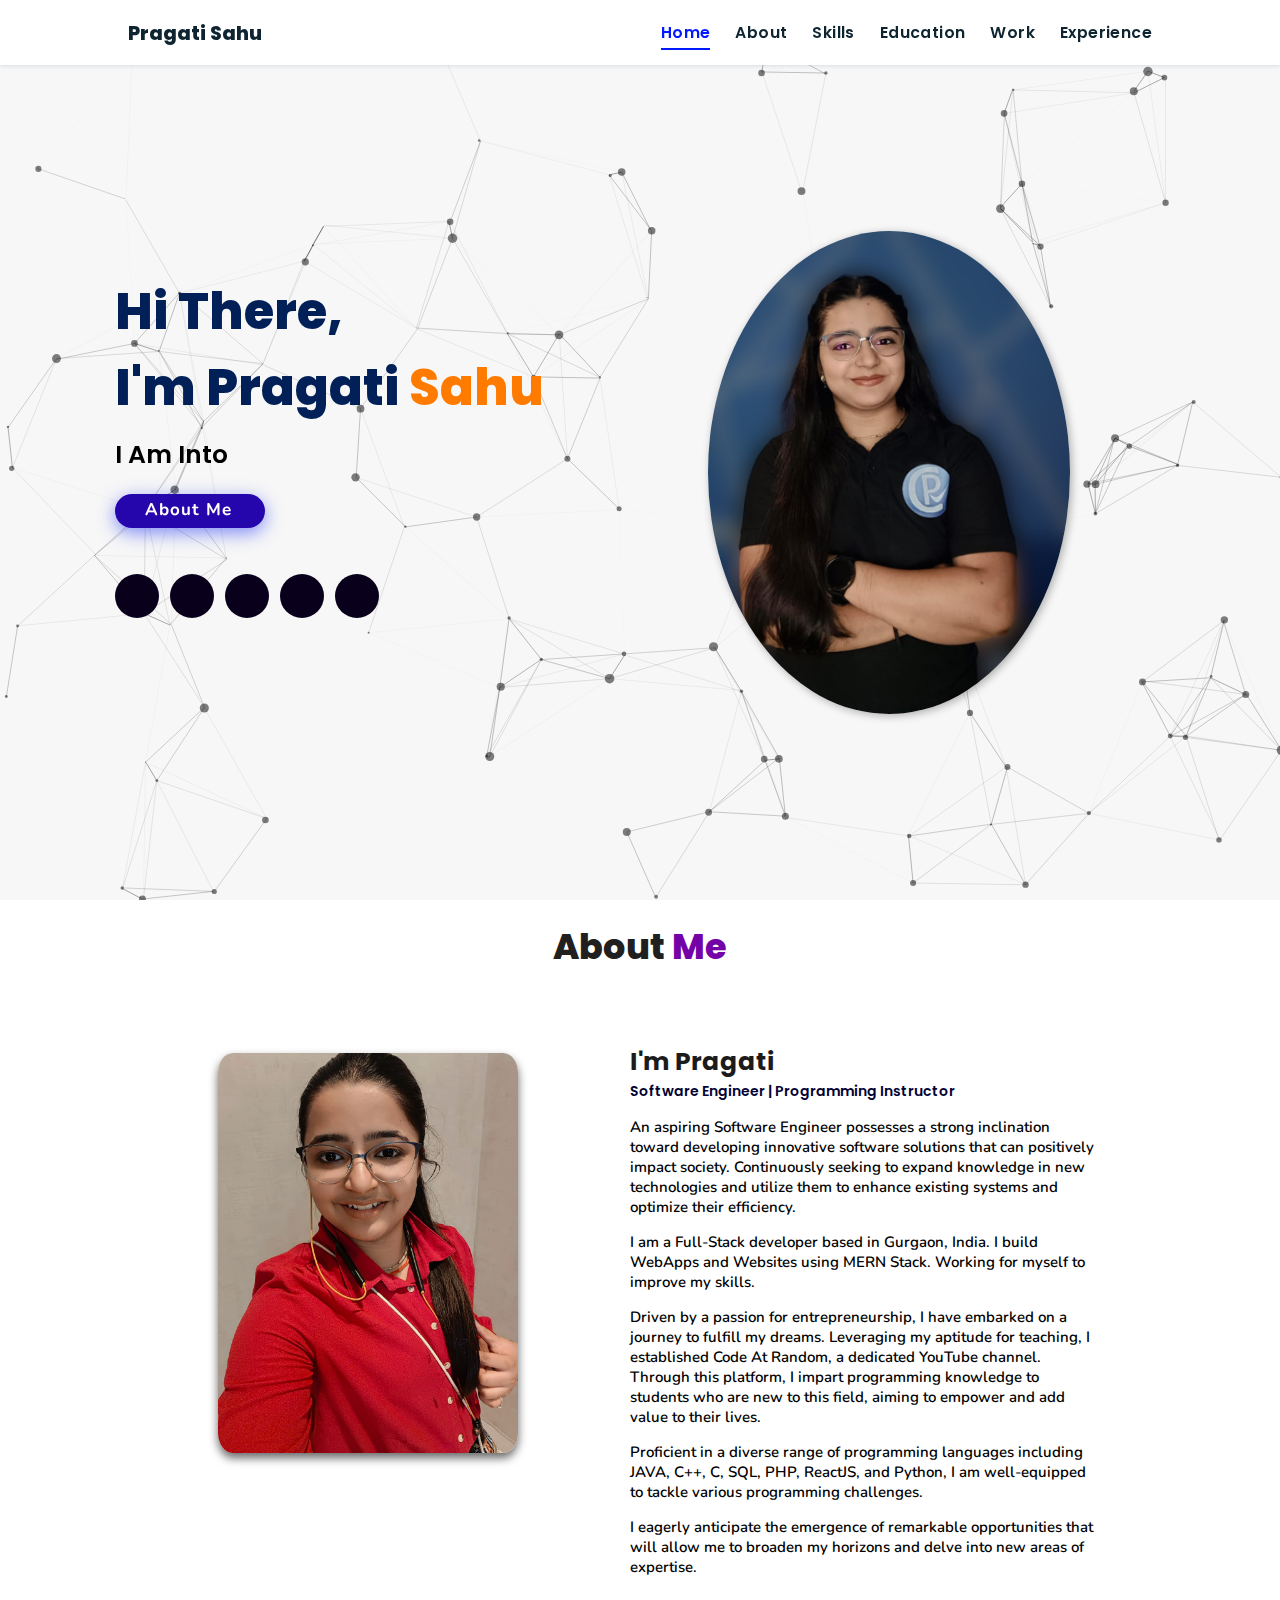
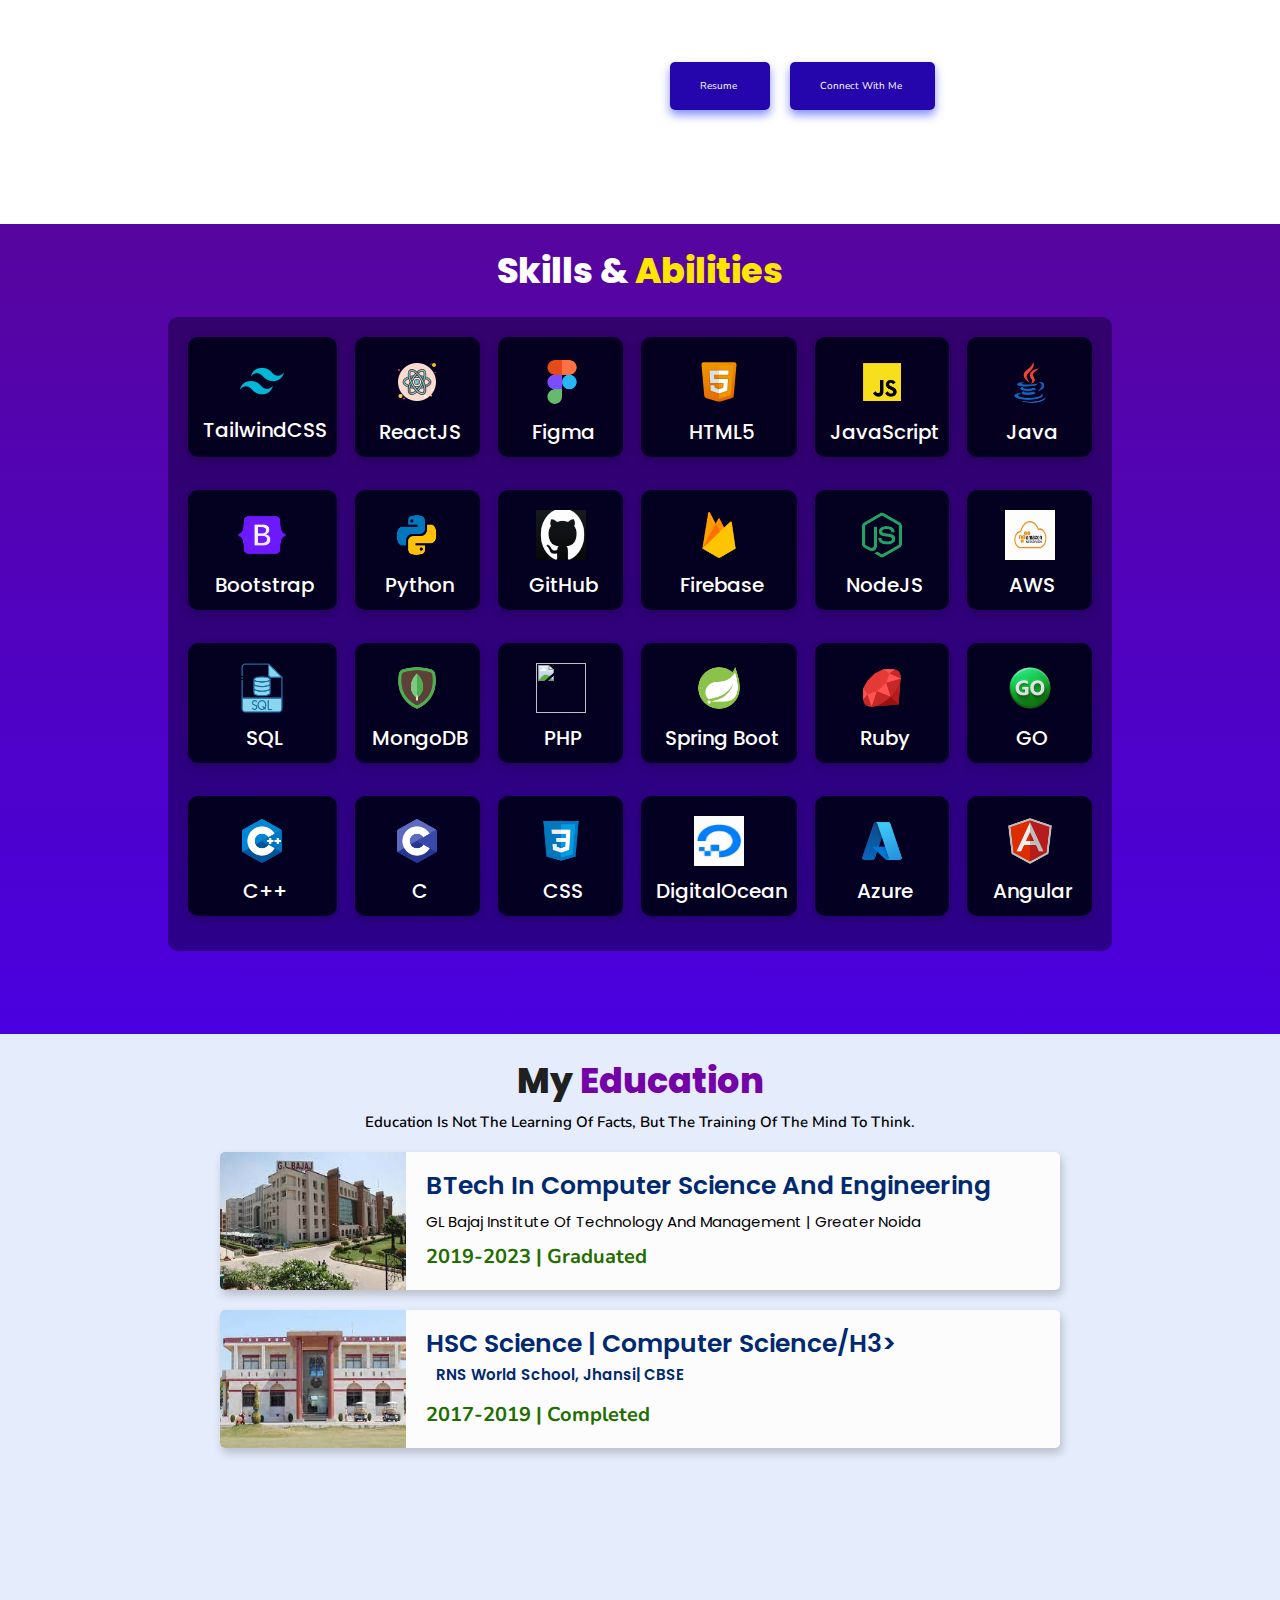
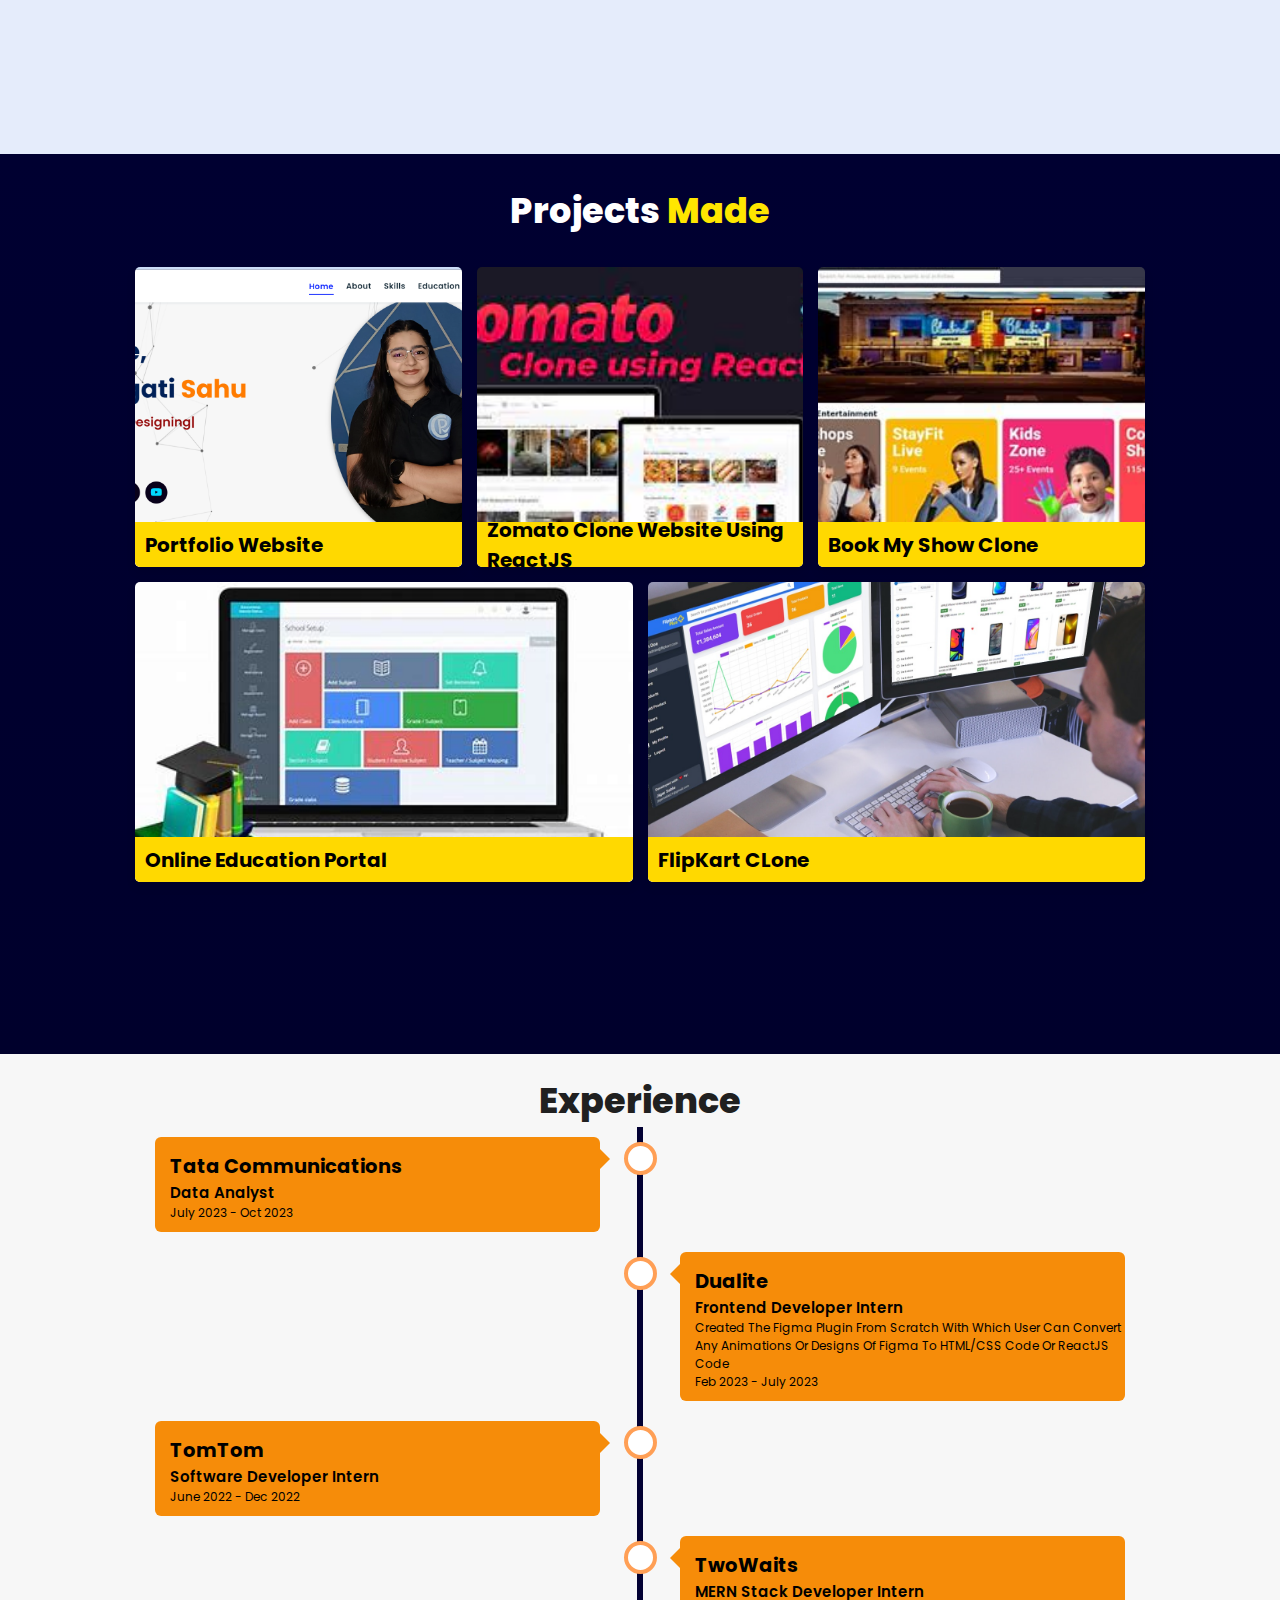
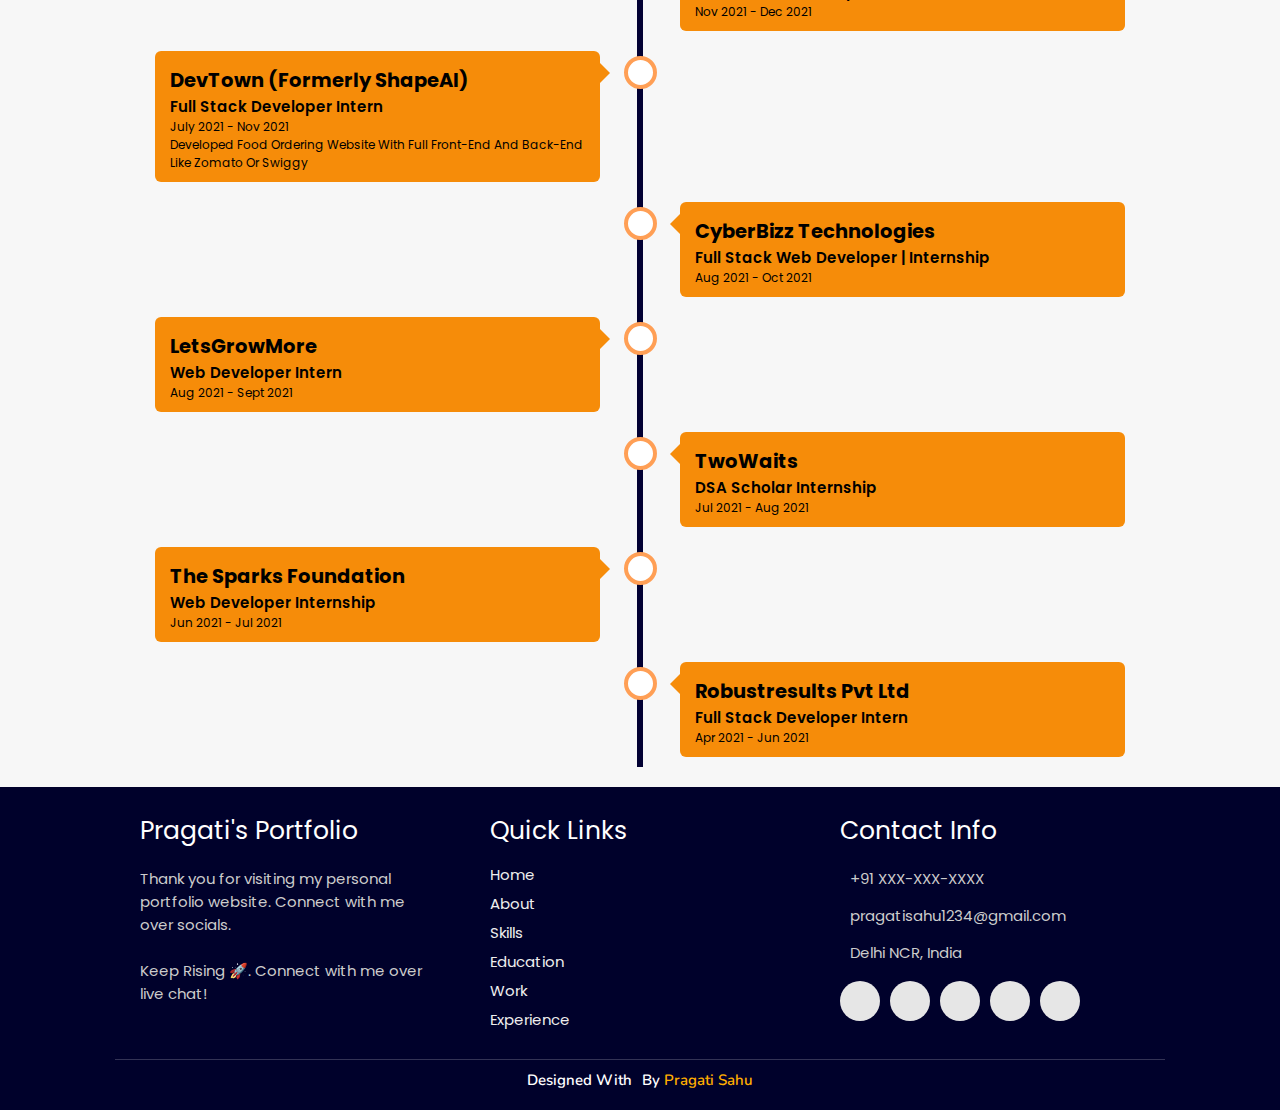
==== commit 9a8f6511: "button added" ====
--- a/index.html
+++ b/index.html
@@ -1,594 +1,601 @@
-<!DOCTYPE html>
-<html lang="en">
-<head>
-    <meta charset="UTF-8">
-    <meta http-equiv="X-UA-Compatible" content="IE=edge">
-    <meta name="viewport" content="width=device-width, initial-scale=1.0">
-    <meta name="keywords" content="Pragati sable, portfolio, Pragati, full stack dev, personal portfolio lifecodes, portfolio design, portfolio website, personal portfolio" />
-    <meta name="description" content="Welcome to Pragati's Portfolio. Full-Stack Web Developer and Android App Developer" />
-    <!-- Custom CSS -->
-    <link rel="stylesheet" href="./assets/css/style.css">
-    <!-- Font Awesome -->
-    <link rel="stylesheet" href="https://cdnjs.cloudflare.com/ajax/libs/font-awesome/5.15.3/css/all.min.css" integrity="sha512-iBBXm8fW90+nuLcSKlbmrPcLa0OT92xO1BIsZ+ywDWZCvqsWgccV3gFoRBv0z+8dLJgyAHIhR35VZc2oM/gI1w==" crossorigin="anonymous" referrerpolicy="no-referrer" />
-    <script src="https://kit.fontawesome.com/95a2002ecf.js" crossorigin="anonymous"></script>
-    <!-- Favicon -->
-    <link id='favicon' rel="shortcut icon" href="./assets/images/favicon.png" type="image/x-png">
-    <title>Portfolio | Pragati Sahu</title>
-</head>
-<body>
-<header>
-        <a href="/" class="logo"><i class="fa-solid fa-code"></i> Pragati Sahu</a>
-
-        <div id="menu" class="fas fa-bars"></div>
-        <nav class="navbar">
-            <ul>
-            <li><a class="active" href="#home">Home</a></li>
-            <li><a href="#about">About</a></li>
-            <li><a href="#skills">Skills</a></li>
-            <li><a href="#education">Education</a></li>
-            <li><a href="#work">Work</a></li>
-            <li><a href="#experience">Experience</a></li>
-            </ul>
-        </nav>
-</header>
-<!-- navbar ends -->
-
-
-<!-- hero section starts -->
-<section class="home" id="home">
-    <div id="particles-js"></div>
-
-    <div class="content">
-    <h2>Hi There,<br/> I'm Pragati <span>Sahu</span></h2>
-    <p>i am into <span class="typing-text"></span></p>
-    <a href="#about" class="btn"><span>About Me</span>
-      <i class="fas fa-arrow-circle-down"></i>
-    </a>
-    <div class="socials">
-        <ul class="social-icons">
-          <li><a class="linkedin" aria-label="LinkedIn" href="https://www.linkedin.com/in/imps1001/" target="_blank"><i class="fab fa-linkedin"></i></a></li> 
-          <li><a class="github" aria-label="GitHub" href="https://github.com/imps1001" target="_blank"><i class="fab fa-github"></i></a></li>
-          <li><a class="telegram" aria-label="Telegram" href="https://t.me/imps1001" target="_blank"><i class="fab fa-telegram-plane"></i></a></li>
-          <li><a class="instagram" aria-label="Instagram" href="https://www.instagram.com/govind_sakhi_007/"><i class="fab fa-instagram" target="_blank"></i></a></li>
-          <li><a class="dev" aria-label="Dev" href="https://www.youtube.com/@codeatrandom" target="_blank"><i class="fa-brands fa-youtube"></i></a></li>
-        </ul>
-      </div>
-    </div>
-<div class="image">
-    <img draggable="false" class="tilt" src="./assets/images/hero2.png" alt="" height="">
-</div>
-</section>
-<!-- hero section ends -->
-
-
-<!-- about section starts -->
-<section class="about" id="about">
-    <h2 class="heading"><i class="fas fa-user-alt"></i> About <span>Me</span></h2>
-    
-    <div class="row">
-
-    <div class="image">
-        <img draggable="false" class="tilt" src="./assets/images/profile.jpeg" alt="">
-    </div>
-    <div class="content">
-        <h3>I'm Pragati</h3>
-        <span class="tag">Full Stack Web Developer</span>
-        
-        <p>I am a Full-Stack developer based in Gurgaon, India. 
-          I have Completed my BTech in Computer Science and Engineering from GL Bajaj.
-          I am very passionate about improving my coding skills & developing applications & websites.
-          I build WebApps and Websites using MERN Stack.
-          Working for myself to improve my skills.
-          Love to build Full-Stack clones. </p>
-        
-        <div class="box-container">
-            <div class="box">
-              <p><span> age: </span> 22</p>
-              <p><span> phone : </span> +91 XXX-XXX-XXXX</p>
-            </div>
-            <div class="box">
-              <p><span> email : </span> pragatisahu1234@gmail.com</p>
-              <p><span> place : </span> Delhi NCR, India</p>
-            </div>
-        </div>
-        
-        <div class="resumebtn">
-            <a href="https://drive.google.com/file/d/1aR4COjsv1ZXqIcqPBd2L4H1GswW2DTjJ/view?usp=sharing" target="_blank" class="btn"><span>Resume</span>
-                <i class="fas fa-chevron-right"></i>
-            </a>
-        </div>
-
-    </div>
-    </div>
-</section>
-<!-- about section ends -->
-
-<!-- skills section starts -->
-<section class="skills" id="skills">
-
-    <h2 class="heading"><i class="fas fa-laptop-code"></i> Skills & <span>Abilities</span></h2>
-
-    <div class="container">
-          <div class="row" id="skillsContainer">
-
-            <div class="bar">
-              <div class="info">
-                <img src="./assets/images/skills/TailwindCSS.png"/>
-                <span>TailwindCSS</span>
-              </div>
-            </div>
-            <div class="bar">
-              <div class="info">
-                <img src="./assets/images/skills/icons8-react-100.png" height="50" width="50">
-                <span>ReactJS</span>
-              </div>
-            </div>
-            <div class="bar">
-              <div class="info">
-                <img src="./assets/images/skills/figma.png" height="50" width="50">
-                <span>Figma</span>
-              </div>
-            </div>
-            <div class="bar">
-              <div class="info">
-                <svg xmlns="http://www.w3.org/2000/svg" x="0px" y="0px"height="50" width="50" viewBox="0 0 48 48">
-                  <linearGradient id="SNASnMitCxQrIYk4GDibta_v8RpPQUwv0N8_gr1" x1="18.208" x2="34.159" y1="2.413" y2="46.236" gradientUnits="userSpaceOnUse"><stop offset="0" stop-color="#f09701"></stop><stop offset="1" stop-color="#e36001"></stop></linearGradient><path fill="url(#SNASnMitCxQrIYk4GDibta_v8RpPQUwv0N8_gr1)" d="M7.192,7.176l2.627,29.77c0.109,1.237,0.97,2.28,2.164,2.621l10.643,3.041	c0.898,0.257,1.849,0.257,2.747,0l10.643-3.041c1.194-0.341,2.055-1.383,2.164-2.621l2.627-29.77C40.911,6.006,39.99,5,38.816,5	H9.184C8.01,5,7.089,6.006,7.192,7.176z"></path><path fill="#f09601" d="M24,8v31.9l9.876-2.822c0.797-0.228,1.371-0.924,1.443-1.749l2.286-26.242	C37.656,8.502,37.196,8,36.609,8H24z"></path><path fill="#fff" d="M24,25v-4h8.6l-0.7,11.5L24,35.1v-4.2l4.1-1.4l0.3-4.5L24,25z M32.9,17l0.3-4H24v4H32.9z"></path><path fill="#d6e0e9" d="M24,30.9v4.2l-7.9-2.6L15.7,27h4l0.2,2.5L24,30.9z M19.1,17H24v-4h-9.1l0.7,12H24v-4h-4.6L19.1,17z"></path><path d="M33.2,13l-0.3,4H24h-4.9l0.3,4H24h8.6l-0.7,11.5L24,35.1l-7.9-2.6L15.7,27h4l0.2,2.5l4.1,1.4l4.1-1.4l0.3-4.5H24h-8.4 l-0.7-12H24H33.2 M34.278,12H33.2H24h-9.1h-1.06l0.062,1.058l0.7,12L14.657,26h-0.032l0.078,1.073l0.4,5.5l0.049,0.668 l0.636,0.209l7.9,2.6L24,36.153l0.313-0.103l7.9-2.6l0.644-0.212l0.041-0.677l0.7-11.5L33.663,20H32.6H24h-3.672l-0.15-2H24h8.9 h0.928l0.069-0.925l0.3-4L34.278,12L34.278,12z M20.623,26H24h3.331l-0.185,2.769L24,29.843l-3.156-1.077l-0.148-1.846L20.623,26 L20.623,26z" opacity=".05"></path><path d="M33.2,13l-0.3,4H24h-4.9l0.3,4H24h8.6l-0.7,11.5L24,35.1l-7.9-2.6L15.7,27h4l0.2,2.5l4.1,1.4l4.1-1.4l0.3-4.5H24h-8.4 l-0.7-12H24H33.2 M33.739,12.5H33.2H24h-9.1h-0.53l0.031,0.529l0.7,12l0.027,0.471H15.6H24h3.866l-0.242,3.634L24,30.372 l-3.628-1.239l-0.174-2.173l-0.037-0.46H19.7h-4h-0.538l0.039,0.536l0.4,5.5l0.024,0.334l0.318,0.105l7.9,2.6L24,35.626 l0.156-0.051l7.9-2.6l0.322-0.106l0.021-0.339l0.7-11.5l0.032-0.53H32.6H24h-4.136l-0.225-3H24h8.9h0.464l0.035-0.463l0.3-4 L33.739,12.5L33.739,12.5z" opacity=".07"></path>
-                  </svg>
-                <span>HTML5</span>
-              </div>
-            </div>
-            <div class="bar">
-              <div class="info">
-                <img src="./assets/images/skills/javascript.png" height="50" width="50">
-                <span>JavaScript</span>
-              </div>
-            </div>
-            <div class="bar">
-              <div class="info">
-                <img src="./assets/images/skills/java.png" height="50" width="50">
-                <span>Java</span>
-              </div>
-            </div>
-            <div class="bar">
-              <div class="info">
-                <img src="./assets/images/skills/bootstrap.png" height="50" width="50">
-                <span>Bootstrap</span>
-              </div>
-            </div>
-            <div class="bar">
-              <div class="info">
-                <img src="./assets/images/skills/python.png" height="50" width="50">
-                <span>Python</span>
-              </div>
-            </div>
-            <div class="bar">
-              <div class="info">
-                <img src="./assets/images/skills/github.png" height="50" width="50">
-                <span>GitHub</span>
-              </div>
-            </div>
-            <div class="bar">
-              <div class="info">
-                <img src="./assets/images/skills/firebase.png" height="50" width="50">
-                <span>Firebase</span>
-              </div>
-            </div>
-            <div class="bar">
-              <div class="info">
-                <img src="./assets/images/skills/nodejs.png" height="50" width="50">
-                <span>NodeJS</span>
-              </div>
-            </div>
-            <div class="bar">
-              <div class="info">
-                <img src="./assets/images/skills/aws.png" height="50" width="50">
-                <span>AWS</span>
-              </div>
-            </div>
-            <div class="bar">
-              <div class="info">
-                <img src="./assets/images/skills/sql.png" height="50" width="50">
-                <span>SQL</span>
-              </div>
-            </div>
-            <div class="bar">
-              <div class="info">
-                <img src="./assets/images/skills/mongodb.png" height="50" width="50">
-                <span>MongoDB</span>
-              </div>
-            </div>
-            <div class="bar">
-              <div class="info">
-                <img src="./assets/images/skills/php.png" height="50" width="50">
-                <span>PHP</span>
-              </div>
-            </div>
-            <div class="bar">
-              <div class="info">
-                <img src="./assets/images/skills/spring-boot.png" height="50" width="50">
-                <span>Spring Boot</span>
-              </div>
-            </div>
-            <div class="bar">
-              <div class="info">
-                <img src="./assets/images/skills/ruby.png" height="50" width="50">
-                <span>Ruby</span>
-              </div>
-            </div>
-            <div class="bar">
-              <div class="info">
-                <img src="./assets/images/skills/go.png" height="50" width="50">
-                <span>GO</span>
-              </div>
-            </div>
-            <div class="bar">
-              <div class="info">
-                <img src="./assets/images/skills/C++.png" height="50" width="50">
-                <span>C++</span>
-              </div>
-            </div>
-            <div class="bar">
-              <div class="info">
-                <img src="./assets/images/skills/C.png" height="50" width="50">
-                <span>C</span>
-              </div>
-            </div>
-            <div class="bar">
-              <div class="info">
-                <img src="./assets/images/skills/css.png" height="50" width="50">
-                <span>CSS</span>
-              </div>
-            </div>
-            <div class="bar">
-              <div class="info">
-                <img src="./assets/images/skills/digitalocean.png" height="50" width="50">
-                <span>DigitalOcean</span>
-              </div>
-            </div>
-            <div class="bar">
-              <div class="info">
-                <img src="./assets/images/skills/azure.png" height="50" width="50">
-                <span>Azure</span>
-              </div>
-            </div>
-            <div class="bar">
-              <div class="info">
-                <img src="./assets/images/skills/angular.png" height="50" width="50">
-                <span>Angular</span>
-              </div>
-            </div>
-
-      </div>
-</div>
-</section>
-<!-- skills section ends -->
-
-
-<!-- education section starts -->
-<section class="education" id="education">
-
-  <h1 class="heading"><i class="fas fa-graduation-cap"></i> My <span>Education</span></h1>
-
-    <p class="qoute">Education is not the learning of facts, but the training of the mind to think.</p>
-
-    <div class="box-container">
-
-    <div class="box">
-        <div class="image">
-        <img draggable="false" src="./assets/images/educat/college.jpg" alt="">
-        </div>
-        <div class="content">
-        <h3>BTech in Computer Science and Engineering</h3>
-        <p>GL Bajaj Institute of Technology and Management | Greater Noida</p>
-        <h4>2019-2023 | Graduated</h4>
-        </div>
-    </div>
-
-    <div class="box">
-      <div class="image">
-      <img draggable="false" src="./assets/images/educat/school.jpg" alt="">
-      </div>
-      <div class="content">
-      <h3>HSC Science | Computer Science/h3>
-      <p>RNS World School, Jhansi| CBSE</p>
-      <h4>2017-2019 | Completed</h4>
-      </div>
-    </div>
-
-</div>
-</section>
-<!-- education section ends -->
-
-
-<!-- work project section starts -->
-<section class="work" id="work">
-
-  <h2 class="heading"><i class="fas fa-laptop-code"></i> Projects <span>Made</span></h2>
-
-  <div class="box-container">
-
-    <div class="box tilt">
-      <img draggable="false" src="./assets/images/projects/portfolio.png" alt="" />
-      <div class="content">
-        <div class="tag">
-        <h3>Portfolio Website</h3>
-        </div>
-        <div class="desc">
-          <p>Personal portfolio website. Don't need much info about it, just scroll down. You're here only!</p>
-          <div class="btns">
-            <a href="#" class="btn" target="_blank"><i class="fas fa-eye"></i> View</a>
-            <a href="#" class="btn" target="_blank">Code <i class="fas fa-code"></i></a>
-          </div>
-        </div>
-      </div>
-    </div>
-    <div class="box tilt">
-      <img draggable="false" src="./assets/images/projects/zomato-clone.jpg" alt="" />
-      <div class="content">
-        <div class="tag">
-        <h3>Zomato Clone Website Using ReactJS</h3>
-        </div>
-        <div class="desc">
-          <p>Zomato Clone Website using ReactJS with variety of food options</p>
-          <div class="btns">
-            <a href="#" class="btn" target="_blank"><i class="fas fa-eye"></i> View</a>
-            <a href="https://github.com/imps1001/Zomato_Master/" class="btn" target="_blank">Code <i class="fas fa-code"></i></a>
-          </div>
-        </div>
-      </div>
-    </div>
-    <div class="box tilt">
-      <img draggable="false" src="./assets/images/projects/book_my_show.jpg" alt="" />
-      <div class="content">
-        <div class="tag">
-        <h3>Book My Show Clone</h3>
-        </div>
-        <div class="desc">
-          <p>Book My Show CLone with ReactJS And TailwindCSS</p>
-          <div class="btns">
-            <a href="#" class="btn" target="_blank"><i class="fas fa-eye"></i> View</a>
-            <a href="https://github.com/imps1001/clone_book_my_show" class="btn" target="_blank">Code <i class="fas fa-code"></i></a>
-          </div>
-        </div>
-      </div>
-    </div>
-    <div class="box tilt">
-      <img draggable="false" src="./assets/images/projects/education.jpg" alt="" />
-      <div class="content">
-        <div class="tag">
-        <h3>Online Education Portal </h3>
-        </div>
-        <div class="desc">
-          <p>Online Education Portal with PHP</p>
-          <div class="btns">
-            <a href="#" class="btn" target="_blank"><i class="fas fa-eye"></i> View</a>
-            <a href="https://github.com/imps1001/Code_At_Random" class="btn" target="_blank">Code <i class="fas fa-code"></i></a>
-          </div>
-        </div>
-      </div>
-    </div>
-    <div class="box tilt">
-      <img draggable="false" src="./assets/images/projects/flipkartmern.png" alt="" />
-      <div class="content">
-        <div class="tag">
-        <h3>FlipKart CLone</h3>
-        </div>
-        <div class="desc">
-          <p>FlipKart CLone with Mern</p>
-          <div class="btns">
-            <a href="#" class="btn" target="_blank"><i class="fas fa-eye"></i> View</a>
-            <a href="#" class="btn" target="_blank">Code <i class="fas fa-code"></i></a>
-          </div>
-        </div>
-      </div>
-    </div>
-
-</div>
-
-</section>
-<!-- work project section ends -->
-
-<!-- experience section starts -->
-<section class="experience" id="experience">
-
-  <h2 class="heading"><i class="fas fa-briefcase"></i> Experience </h2>
-
-  <div class="timeline">
-
-    <div class="container left">
-      <div class="content">
-        <div class="tag">
-          <h2>Tata Communications</h2>
-        </div>
-        <div class="desc">
-            <h3>Data Analyst</h3>
-            <p>July 2023 - Oct 2023</p>
-        </div>
-      </div>
-    </div>
-    <div class="container right">
-      <div class="content">
-        <div class="tag">
-          <h2>Dualite</h2>
-        </div>
-        <div class="desc">
-            <h3>Frontend Developer Intern</h3>
-            <p>Created the Figma plugin from scratch with which user can convert any animations or designs of Figma to HTML/CSS Code or ReactJS code</p>
-            <p>Feb 2023 - July 2023</p>
-        </div>
-      </div>
-    </div>
-
-    <div class="container left">
-      <div class="content">
-        <div class="tag">
-          <h2>TomTom</h2>
-        </div>
-        <div class="desc">
-            <h3>Software Developer Intern</h3>
-            <p>June 2022 - Dec 2022</p>
-        </div>
-      </div>
-    </div>
-
-    <div class="container right">
-      <div class="content">
-        <div class="tag">
-          <h2>TwoWaits</h2>
-        </div>
-        <div class="desc">
-            <h3>MERN Stack Developer Intern</h3>
-            <p>Nov 2021 - Dec 2021</p>
-        </div>
-      </div>
-    </div>
-
-    <div class="container left">
-      <div class="content">
-        <div class="tag">
-          <h2>DevTown (formerly ShapeAI)</h2>
-        </div>
-        <div class="desc">
-            <h3>Full Stack Developer Intern</h3>
-            <p>July 2021 - Nov 2021</p>
-            <p>Developed Food Ordering Website with full front-end and back-end like Zomato or Swiggy</p>
-        </div>
-      </div>
-    </div>
-
-    <div class="container right">
-      <div class="content">
-        <div class="tag">
-          <h2>CyberBizz Technologies</h2>
-        </div>
-        <div class="desc">
-            <h3>Full Stack Web Developer | Internship</h3>
-            <p>Aug 2021 - Oct 2021</p>
-        </div>
-      </div>
-    </div>
-
-    <div class="container left">
-      <div class="content">
-        <div class="tag">
-          <h2>LetsGrowMore</h2>
-        </div>
-        <div class="desc">
-            <h3>Web Developer Intern</h3>
-            <p>Aug 2021 - Sept 2021</p>
-        </div>
-      </div>
-    </div>
-
-    <div class="container right">
-      <div class="content">
-        <div class="tag">
-          <h2>TwoWaits</h2>
-        </div>
-        <div class="desc">
-            <h3>DSA Scholar Internship</h3>
-            <p>Jul 2021 - Aug 2021</p>
-        </div>
-      </div>
-    </div>
-  <div class="container left">
-    <div class="content">
-      <div class="tag">
-        <h2>The Sparks Foundation</h2>
-      </div>
-      <div class="desc">
-          <h3>Web Developer Internship</h3>
-          <p>Jun 2021 - Jul 2021</p>
-      </div>
-    </div>
-  </div>
-<div class="container right">
-  <div class="content">
-    <div class="tag">
-      <h2>Robustresults Pvt Ltd</h2>
-    </div>
-    <div class="desc">
-        <h3>Full Stack Developer Intern</h3>
-        <p>Apr 2021 - Jun 2021</p>
-    </div>
-  </div>
-</div>
-</div>
-
-</section>
-<!-- experience section ends -->
-
-<!-- footer section starts -->
-<section class="footer">
-
-  <div class="box-container">
-
-      <div class="box">
-          <h3>Pragati's Portfolio</h3>
-          <p>Thank you for visiting my personal portfolio website. Connect with me over socials. <br/> <br/> Keep Rising 🚀. Connect with me over live chat!</p>
-      </div>
-
-      <div class="box">
-          <h3>quick links</h3>
-          <a href="#home"><i class="fas fa-chevron-circle-right"></i> home</a>
-          <a href="#about"><i class="fas fa-chevron-circle-right"></i> about</a>
-          <a href="#skills"><i class="fas fa-chevron-circle-right"></i> skills</a>
-          <a href="#education"><i class="fas fa-chevron-circle-right"></i> education</a>
-          <a href="#work"><i class="fas fa-chevron-circle-right"></i> work</a>
-          <a href="#experience"><i class="fas fa-chevron-circle-right"></i> experience</a>
-      </div>
-
-      <div class="box">
-          <h3>contact info</h3>
-          <p> <i class="fas fa-phone"></i>+91 XXX-XXX-XXXX</p>
-          <p> <i class="fas fa-envelope"></i>pragatisahu1234@gmail.com</p>
-          <p> <i class="fas fa-map-marked-alt"></i>Delhi NCR, India</p>
-          <div class="share">
-              <a href="https://www.linkedin.com/in/imps1001/" class="fab fa-linkedin" aria-label="LinkedIn" target="_blank"></a>
-              <a href="https://github.com/imps1001" class="fab fa-github" aria-label="GitHub" target="_blank"></a>
-              <a href="mailto:pragatisahu1234@gmail.com" class="fas fa-envelope" aria-label="Mail" target="_blank"></a>
-              <a href="https://t.me/imps1001" class="fab fa-telegram-plane" aria-label="Telegram" target="_blank"></a>
-              <a href="https://www.youtube.com/@codeatrandom" target="_blank" class="fa-brands fa-youtube" aria-label="Youtube"></a>
-          </div>
-      </div>
-  </div>
-
-  <h1 class="credit">Designed with <i class="fa fa-heart pulse"></i> by <a href="https://www.linkedin.com/in/imps1001"> Pragati Sahu</a></h1>
-
-</section>
-<!-- footer section ends -->
-
-
-<!-- scroll top btn -->
-<a href="#home" aria-label="ScrollTop" class="fas fa-angle-up" id="scroll-top"></a>
-<!-- scroll back to top -->
-
-
-<!-- ==== ALL MAJOR JAVASCRIPT CDNS STARTS ==== -->
-<!-- jquery cdn -->
-<script src="https://cdnjs.cloudflare.com/ajax/libs/jquery/3.6.0/jquery.min.js" integrity="sha512-894YE6QWD5I59HgZOGReFYm4dnWc1Qt5NtvYSaNcOP+u1T9qYdvdihz0PPSiiqn/+/3e7Jo4EaG7TubfWGUrMQ==" crossorigin="anonymous" referrerpolicy="no-referrer"></script>
-
-<!-- typed.js cdn -->
-<script src="https://cdnjs.cloudflare.com/ajax/libs/typed.js/2.0.5/typed.min.js" integrity="sha512-1KbKusm/hAtkX5FScVR5G36wodIMnVd/aP04af06iyQTkD17szAMGNmxfNH+tEuFp3Og/P5G32L1qEC47CZbUQ==" crossorigin="anonymous" referrerpolicy="no-referrer"></script>
-
-<!-- particle.js links -->
-<script src="./assets/js/particles.min.js"></script>
-<script src="./assets/js/app.js"></script>
-
-<!-- vanilla tilt.js links -->
-<script src="https://cdnjs.cloudflare.com/ajax/libs/vanilla-tilt/1.7.0/vanilla-tilt.min.js" integrity="sha512-SttpKhJqONuBVxbRcuH0wezjuX+BoFoli0yPsnrAADcHsQMW8rkR84ItFHGIkPvhnlRnE2FaifDOUw+EltbuHg==" crossorigin="anonymous" referrerpolicy="no-referrer"></script>
-
-<!-- scroll reveal anim -->
-<script src="https://unpkg.com/scrollreveal"></script>
-
-<script
-      type="text/javascript"
-      src="https://cdn.jsdelivr.net/npm/emailjs-com@3/dist/email.min.js"
-    ></script>
-
-<!-- ==== ALL MAJOR JAVASCRIPT CDNS ENDS ==== -->
-
-<script src="./assets/js/script.js"></script>
-
-</body>
-</html>
+<!DOCTYPE html>
+<html lang="en">
+<head>
+    <meta charset="UTF-8">
+    <meta http-equiv="X-UA-Compatible" content="IE=edge">
+    <meta name="viewport" content="width=device-width, initial-scale=1.0">
+    <meta name="keywords" content="Pragati sable, portfolio, Pragati, full stack dev, personal portfolio lifecodes, portfolio design, portfolio website, personal portfolio" />
+    <meta name="description" content="Welcome to Pragati's Portfolio. Full-Stack Web Developer and Android App Developer" />
+    <!-- Custom CSS -->
+    <link rel="stylesheet" href="./assets/css/style.css">
+    <!-- Font Awesome -->
+    <link rel="stylesheet" href="https://cdnjs.cloudflare.com/ajax/libs/font-awesome/5.15.3/css/all.min.css" integrity="sha512-iBBXm8fW90+nuLcSKlbmrPcLa0OT92xO1BIsZ+ywDWZCvqsWgccV3gFoRBv0z+8dLJgyAHIhR35VZc2oM/gI1w==" crossorigin="anonymous" referrerpolicy="no-referrer" />
+    <script src="https://kit.fontawesome.com/95a2002ecf.js" crossorigin="anonymous"></script>
+    <!-- Favicon -->
+    <link id='favicon' rel="shortcut icon" href="./assets/images/favicon.png" type="image/x-png">
+    <title>Portfolio | Pragati Sahu</title>
+</head>
+<body>
+<header>
+        <a href="/" class="logo"><i class="fa-solid fa-code"></i> Pragati Sahu</a>
+
+        <div id="menu" class="fas fa-bars"></div>
+        <nav class="navbar">
+            <ul>
+            <li><a class="active" href="#home">Home</a></li>
+            <li><a href="#about">About</a></li>
+            <li><a href="#skills">Skills</a></li>
+            <li><a href="#education">Education</a></li>
+            <li><a href="#work">Work</a></li>
+            <li><a href="#experience">Experience</a></li>
+            </ul>
+        </nav>
+</header>
+<!-- navbar ends -->
+
+
+<!-- hero section starts -->
+<section class="home" id="home">
+    <div id="particles-js"></div>
+
+    <div class="content">
+    <h2>Hi There,<br/> I'm Pragati <span>Sahu</span></h2>
+    <p>i am into <span class="typing-text"></span></p>
+    <a href="#about" class="btn"><span>About Me</span>
+      <i class="fas fa-arrow-circle-down"></i>
+    </a>
+    <div class="socials">
+        <ul class="social-icons">
+          <li><a class="linkedin" aria-label="LinkedIn" href="https://www.linkedin.com/in/imps1001/" target="_blank"><i class="fab fa-linkedin"></i></a></li> 
+          <li><a class="github" aria-label="GitHub" href="https://github.com/imps1001" target="_blank"><i class="fab fa-github"></i></a></li>
+          <li><a class="telegram" aria-label="Telegram" href="https://t.me/imps1001" target="_blank"><i class="fab fa-telegram-plane"></i></a></li>
+          <li><a class="instagram" aria-label="Instagram" href="https://www.instagram.com/govind_sakhi_007/"><i class="fab fa-instagram" target="_blank"></i></a></li>
+          <li><a class="dev" aria-label="Dev" href="https://www.youtube.com/@codeatrandom" target="_blank"><i class="fa-brands fa-youtube"></i></a></li>
+        </ul>
+      </div>
+    </div>
+<div class="image">
+    <img draggable="false" class="tilt" src="./assets/images/hero2.png" alt="" height="">
+</div>
+</section>
+<!-- hero section ends -->
+
+
+<!-- about section starts -->
+<section class="about" id="about">
+    <h2 class="heading"><i class="fas fa-user-alt"></i> About <span>Me</span></h2>
+    
+    <div class="row">
+
+    <div class="image">
+        <img draggable="false" class="tilt" src="./assets/images/profile.jpeg" alt="">
+    </div>
+    <div class="content">
+        <h3>I'm Pragati</h3>
+        <span class="tag"> Software Engineer | Programming Instructor</span>
+
+        <p>
+          An aspiring Software Engineer possesses a strong inclination toward developing innovative software solutions that can positively impact society. Continuously seeking to expand knowledge in new technologies and utilize them to enhance existing systems and optimize their efficiency.
+
+        </p>
+        <p>I am a Full-Stack developer based in Gurgaon, India. 
+          I build WebApps and Websites using MERN Stack.
+          Working for myself to improve my skills.
+            </p>
+          <p>
+            Driven by a passion for entrepreneurship, I have embarked on a journey to fulfill my dreams. Leveraging my aptitude for teaching, I established Code At Random, a dedicated YouTube channel. Through this platform, I impart programming knowledge to students who are new to this field, aiming to empower and add value to their lives.
+          </p>
+          <p>
+            Proficient in a diverse range of programming languages including JAVA, C++, C, SQL, PHP, ReactJS, and Python, I am well-equipped to tackle various programming challenges.
+          </p>
+          <p>
+            I eagerly anticipate the emergence of remarkable opportunities that will allow me to broaden my horizons and delve into new areas of expertise.
+          </p>
+        
+        <div class="row">
+        <div class="resumebtn">
+            <a href="https://drive.google.com/file/d/1mBkZmr9PB9bCWevvBT6WxPXlS3BqSTN7/view?usp=sharing" target="_blank" class="btn"><span>Resume</span>
+                <i class="fas fa-chevron-right"></i>
+            </a>
+        </div>
+        <div class="resumebtn">
+          <a href="https://topmate.io/pragati_sahu" class="btn"><span>Connect with me</span>
+              <i class="fas fa-chevron-right"></i>
+          </a>
+      </div>
+      </div>
+
+    </div>
+    </div>
+</section>
+<!-- about section ends -->
+
+<!-- skills section starts -->
+<section class="skills" id="skills">
+
+    <h2 class="heading"><i class="fas fa-laptop-code"></i> Skills & <span>Abilities</span></h2>
+
+    <div class="container">
+          <div class="row" id="skillsContainer">
+
+            <div class="bar">
+              <div class="info">
+                <img src="./assets/images/skills/TailwindCSS.png"/>
+                <span>TailwindCSS</span>
+              </div>
+            </div>
+            <div class="bar">
+              <div class="info">
+                <img src="./assets/images/skills/icons8-react-100.png" height="50" width="50">
+                <span>ReactJS</span>
+              </div>
+            </div>
+            <div class="bar">
+              <div class="info">
+                <img src="./assets/images/skills/figma.png" height="50" width="50">
+                <span>Figma</span>
+              </div>
+            </div>
+            <div class="bar">
+              <div class="info">
+                <svg xmlns="http://www.w3.org/2000/svg" x="0px" y="0px"height="50" width="50" viewBox="0 0 48 48">
+                  <linearGradient id="SNASnMitCxQrIYk4GDibta_v8RpPQUwv0N8_gr1" x1="18.208" x2="34.159" y1="2.413" y2="46.236" gradientUnits="userSpaceOnUse"><stop offset="0" stop-color="#f09701"></stop><stop offset="1" stop-color="#e36001"></stop></linearGradient><path fill="url(#SNASnMitCxQrIYk4GDibta_v8RpPQUwv0N8_gr1)" d="M7.192,7.176l2.627,29.77c0.109,1.237,0.97,2.28,2.164,2.621l10.643,3.041	c0.898,0.257,1.849,0.257,2.747,0l10.643-3.041c1.194-0.341,2.055-1.383,2.164-2.621l2.627-29.77C40.911,6.006,39.99,5,38.816,5	H9.184C8.01,5,7.089,6.006,7.192,7.176z"></path><path fill="#f09601" d="M24,8v31.9l9.876-2.822c0.797-0.228,1.371-0.924,1.443-1.749l2.286-26.242	C37.656,8.502,37.196,8,36.609,8H24z"></path><path fill="#fff" d="M24,25v-4h8.6l-0.7,11.5L24,35.1v-4.2l4.1-1.4l0.3-4.5L24,25z M32.9,17l0.3-4H24v4H32.9z"></path><path fill="#d6e0e9" d="M24,30.9v4.2l-7.9-2.6L15.7,27h4l0.2,2.5L24,30.9z M19.1,17H24v-4h-9.1l0.7,12H24v-4h-4.6L19.1,17z"></path><path d="M33.2,13l-0.3,4H24h-4.9l0.3,4H24h8.6l-0.7,11.5L24,35.1l-7.9-2.6L15.7,27h4l0.2,2.5l4.1,1.4l4.1-1.4l0.3-4.5H24h-8.4 l-0.7-12H24H33.2 M34.278,12H33.2H24h-9.1h-1.06l0.062,1.058l0.7,12L14.657,26h-0.032l0.078,1.073l0.4,5.5l0.049,0.668 l0.636,0.209l7.9,2.6L24,36.153l0.313-0.103l7.9-2.6l0.644-0.212l0.041-0.677l0.7-11.5L33.663,20H32.6H24h-3.672l-0.15-2H24h8.9 h0.928l0.069-0.925l0.3-4L34.278,12L34.278,12z M20.623,26H24h3.331l-0.185,2.769L24,29.843l-3.156-1.077l-0.148-1.846L20.623,26 L20.623,26z" opacity=".05"></path><path d="M33.2,13l-0.3,4H24h-4.9l0.3,4H24h8.6l-0.7,11.5L24,35.1l-7.9-2.6L15.7,27h4l0.2,2.5l4.1,1.4l4.1-1.4l0.3-4.5H24h-8.4 l-0.7-12H24H33.2 M33.739,12.5H33.2H24h-9.1h-0.53l0.031,0.529l0.7,12l0.027,0.471H15.6H24h3.866l-0.242,3.634L24,30.372 l-3.628-1.239l-0.174-2.173l-0.037-0.46H19.7h-4h-0.538l0.039,0.536l0.4,5.5l0.024,0.334l0.318,0.105l7.9,2.6L24,35.626 l0.156-0.051l7.9-2.6l0.322-0.106l0.021-0.339l0.7-11.5l0.032-0.53H32.6H24h-4.136l-0.225-3H24h8.9h0.464l0.035-0.463l0.3-4 L33.739,12.5L33.739,12.5z" opacity=".07"></path>
+                  </svg>
+                <span>HTML5</span>
+              </div>
+            </div>
+            <div class="bar">
+              <div class="info">
+                <img src="./assets/images/skills/javascript.png" height="50" width="50">
+                <span>JavaScript</span>
+              </div>
+            </div>
+            <div class="bar">
+              <div class="info">
+                <img src="./assets/images/skills/java.png" height="50" width="50">
+                <span>Java</span>
+              </div>
+            </div>
+            <div class="bar">
+              <div class="info">
+                <img src="./assets/images/skills/bootstrap.png" height="50" width="50">
+                <span>Bootstrap</span>
+              </div>
+            </div>
+            <div class="bar">
+              <div class="info">
+                <img src="./assets/images/skills/python.png" height="50" width="50">
+                <span>Python</span>
+              </div>
+            </div>
+            <div class="bar">
+              <div class="info">
+                <img src="./assets/images/skills/github.png" height="50" width="50">
+                <span>GitHub</span>
+              </div>
+            </div>
+            <div class="bar">
+              <div class="info">
+                <img src="./assets/images/skills/firebase.png" height="50" width="50">
+                <span>Firebase</span>
+              </div>
+            </div>
+            <div class="bar">
+              <div class="info">
+                <img src="./assets/images/skills/nodejs.png" height="50" width="50">
+                <span>NodeJS</span>
+              </div>
+            </div>
+            <div class="bar">
+              <div class="info">
+                <img src="./assets/images/skills/aws.png" height="50" width="50">
+                <span>AWS</span>
+              </div>
+            </div>
+            <div class="bar">
+              <div class="info">
+                <img src="./assets/images/skills/sql.png" height="50" width="50">
+                <span>SQL</span>
+              </div>
+            </div>
+            <div class="bar">
+              <div class="info">
+                <img src="./assets/images/skills/mongodb.png" height="50" width="50">
+                <span>MongoDB</span>
+              </div>
+            </div>
+            <div class="bar">
+              <div class="info">
+                <img src="./assets/images/skills/php.png" height="50" width="50">
+                <span>PHP</span>
+              </div>
+            </div>
+            <div class="bar">
+              <div class="info">
+                <img src="./assets/images/skills/spring-boot.png" height="50" width="50">
+                <span>Spring Boot</span>
+              </div>
+            </div>
+            <div class="bar">
+              <div class="info">
+                <img src="./assets/images/skills/ruby.png" height="50" width="50">
+                <span>Ruby</span>
+              </div>
+            </div>
+            <div class="bar">
+              <div class="info">
+                <img src="./assets/images/skills/go.png" height="50" width="50">
+                <span>GO</span>
+              </div>
+            </div>
+            <div class="bar">
+              <div class="info">
+                <img src="./assets/images/skills/C++.png" height="50" width="50">
+                <span>C++</span>
+              </div>
+            </div>
+            <div class="bar">
+              <div class="info">
+                <img src="./assets/images/skills/C.png" height="50" width="50">
+                <span>C</span>
+              </div>
+            </div>
+            <div class="bar">
+              <div class="info">
+                <img src="./assets/images/skills/css.png" height="50" width="50">
+                <span>CSS</span>
+              </div>
+            </div>
+            <div class="bar">
+              <div class="info">
+                <img src="./assets/images/skills/digitalocean.png" height="50" width="50">
+                <span>DigitalOcean</span>
+              </div>
+            </div>
+            <div class="bar">
+              <div class="info">
+                <img src="./assets/images/skills/azure.png" height="50" width="50">
+                <span>Azure</span>
+              </div>
+            </div>
+            <div class="bar">
+              <div class="info">
+                <img src="./assets/images/skills/angular.png" height="50" width="50">
+                <span>Angular</span>
+              </div>
+            </div>
+
+      </div>
+</div>
+</section>
+<!-- skills section ends -->
+
+
+<!-- education section starts -->
+<section class="education" id="education">
+
+  <h1 class="heading"><i class="fas fa-graduation-cap"></i> My <span>Education</span></h1>
+
+    <p class="qoute">Education is not the learning of facts, but the training of the mind to think.</p>
+
+    <div class="box-container">
+
+    <div class="box">
+        <div class="image">
+        <img draggable="false" src="./assets/images/educat/college.jpg" alt="">
+        </div>
+        <div class="content">
+        <h3>BTech in Computer Science and Engineering</h3>
+        <p>GL Bajaj Institute of Technology and Management | Greater Noida</p>
+        <h4>2019-2023 | Graduated</h4>
+        </div>
+    </div>
+
+    <div class="box">
+      <div class="image">
+      <img draggable="false" src="./assets/images/educat/school.jpg" alt="">
+      </div>
+      <div class="content">
+      <h3>HSC Science | Computer Science/h3>
+      <p>RNS World School, Jhansi| CBSE</p>
+      <h4>2017-2019 | Completed</h4>
+      </div>
+    </div>
+
+</div>
+</section>
+<!-- education section ends -->
+
+
+<!-- work project section starts -->
+<section class="work" id="work">
+
+  <h2 class="heading"><i class="fas fa-laptop-code"></i> Projects <span>Made</span></h2>
+
+  <div class="box-container">
+
+    <div class="box tilt">
+      <img draggable="false" src="./assets/images/projects/portfolio.png" alt="" />
+      <div class="content">
+        <div class="tag">
+        <h3>Portfolio Website</h3>
+        </div>
+        <div class="desc">
+          <p>Personal portfolio website. Don't need much info about it, just scroll down. You're here only!</p>
+          <div class="btns">
+            <a href="#" class="btn" target="_blank"><i class="fas fa-eye"></i> View</a>
+            <a href="#" class="btn" target="_blank">Code <i class="fas fa-code"></i></a>
+          </div>
+        </div>
+      </div>
+    </div>
+    <div class="box tilt">
+      <img draggable="false" src="./assets/images/projects/zomato-clone.jpg" alt="" />
+      <div class="content">
+        <div class="tag">
+        <h3>Zomato Clone Website Using ReactJS</h3>
+        </div>
+        <div class="desc">
+          <p>Zomato Clone Website using ReactJS with variety of food options</p>
+          <div class="btns">
+            <a href="#" class="btn" target="_blank"><i class="fas fa-eye"></i> View</a>
+            <a href="https://github.com/imps1001/Zomato_Master/" class="btn" target="_blank">Code <i class="fas fa-code"></i></a>
+          </div>
+        </div>
+      </div>
+    </div>
+    <div class="box tilt">
+      <img draggable="false" src="./assets/images/projects/book_my_show.jpg" alt="" />
+      <div class="content">
+        <div class="tag">
+        <h3>Book My Show Clone</h3>
+        </div>
+        <div class="desc">
+          <p>Book My Show CLone with ReactJS And TailwindCSS</p>
+          <div class="btns">
+            <a href="#" class="btn" target="_blank"><i class="fas fa-eye"></i> View</a>
+            <a href="https://github.com/imps1001/clone_book_my_show" class="btn" target="_blank">Code <i class="fas fa-code"></i></a>
+          </div>
+        </div>
+      </div>
+    </div>
+    <div class="box tilt">
+      <img draggable="false" src="./assets/images/projects/education.jpg" alt="" />
+      <div class="content">
+        <div class="tag">
+        <h3>Online Education Portal </h3>
+        </div>
+        <div class="desc">
+          <p>Online Education Portal with PHP</p>
+          <div class="btns">
+            <a href="#" class="btn" target="_blank"><i class="fas fa-eye"></i> View</a>
+            <a href="https://github.com/imps1001/Code_At_Random" class="btn" target="_blank">Code <i class="fas fa-code"></i></a>
+          </div>
+        </div>
+      </div>
+    </div>
+    <div class="box tilt">
+      <img draggable="false" src="./assets/images/projects/flipkartmern.png" alt="" />
+      <div class="content">
+        <div class="tag">
+        <h3>FlipKart CLone</h3>
+        </div>
+        <div class="desc">
+          <p>FlipKart CLone with Mern</p>
+          <div class="btns">
+            <a href="#" class="btn" target="_blank"><i class="fas fa-eye"></i> View</a>
+            <a href="#" class="btn" target="_blank">Code <i class="fas fa-code"></i></a>
+          </div>
+        </div>
+      </div>
+    </div>
+
+</div>
+
+</section>
+<!-- work project section ends -->
+
+<!-- experience section starts -->
+<section class="experience" id="experience">
+
+  <h2 class="heading"><i class="fas fa-briefcase"></i> Experience </h2>
+
+  <div class="timeline">
+
+    <div class="container left">
+      <div class="content">
+        <div class="tag">
+          <h2>Tata Communications</h2>
+        </div>
+        <div class="desc">
+            <h3>Data Analyst</h3>
+            <p>July 2023 - Oct 2023</p>
+        </div>
+      </div>
+    </div>
+    <div class="container right">
+      <div class="content">
+        <div class="tag">
+          <h2>Dualite</h2>
+        </div>
+        <div class="desc">
+            <h3>Frontend Developer Intern</h3>
+            <p>Created the Figma plugin from scratch with which user can convert any animations or designs of Figma to HTML/CSS Code or ReactJS code</p>
+            <p>Feb 2023 - July 2023</p>
+        </div>
+      </div>
+    </div>
+
+    <div class="container left">
+      <div class="content">
+        <div class="tag">
+          <h2>TomTom</h2>
+        </div>
+        <div class="desc">
+            <h3>Software Developer Intern</h3>
+            <p>June 2022 - Dec 2022</p>
+        </div>
+      </div>
+    </div>
+
+    <div class="container right">
+      <div class="content">
+        <div class="tag">
+          <h2>TwoWaits</h2>
+        </div>
+        <div class="desc">
+            <h3>MERN Stack Developer Intern</h3>
+            <p>Nov 2021 - Dec 2021</p>
+        </div>
+      </div>
+    </div>
+
+    <div class="container left">
+      <div class="content">
+        <div class="tag">
+          <h2>DevTown (formerly ShapeAI)</h2>
+        </div>
+        <div class="desc">
+            <h3>Full Stack Developer Intern</h3>
+            <p>July 2021 - Nov 2021</p>
+            <p>Developed Food Ordering Website with full front-end and back-end like Zomato or Swiggy</p>
+        </div>
+      </div>
+    </div>
+
+    <div class="container right">
+      <div class="content">
+        <div class="tag">
+          <h2>CyberBizz Technologies</h2>
+        </div>
+        <div class="desc">
+            <h3>Full Stack Web Developer | Internship</h3>
+            <p>Aug 2021 - Oct 2021</p>
+        </div>
+      </div>
+    </div>
+
+    <div class="container left">
+      <div class="content">
+        <div class="tag">
+          <h2>LetsGrowMore</h2>
+        </div>
+        <div class="desc">
+            <h3>Web Developer Intern</h3>
+            <p>Aug 2021 - Sept 2021</p>
+        </div>
+      </div>
+    </div>
+
+    <div class="container right">
+      <div class="content">
+        <div class="tag">
+          <h2>TwoWaits</h2>
+        </div>
+        <div class="desc">
+            <h3>DSA Scholar Internship</h3>
+            <p>Jul 2021 - Aug 2021</p>
+        </div>
+      </div>
+    </div>
+  <div class="container left">
+    <div class="content">
+      <div class="tag">
+        <h2>The Sparks Foundation</h2>
+      </div>
+      <div class="desc">
+          <h3>Web Developer Internship</h3>
+          <p>Jun 2021 - Jul 2021</p>
+      </div>
+    </div>
+  </div>
+<div class="container right">
+  <div class="content">
+    <div class="tag">
+      <h2>Robustresults Pvt Ltd</h2>
+    </div>
+    <div class="desc">
+        <h3>Full Stack Developer Intern</h3>
+        <p>Apr 2021 - Jun 2021</p>
+    </div>
+  </div>
+</div>
+</div>
+
+</section>
+<!-- experience section ends -->
+
+<!-- footer section starts -->
+<section class="footer">
+
+  <div class="box-container">
+
+      <div class="box">
+          <h3>Pragati's Portfolio</h3>
+          <p>Thank you for visiting my personal portfolio website. Connect with me over socials. <br/> <br/> Keep Rising 🚀. Connect with me over live chat!</p>
+      </div>
+
+      <div class="box">
+          <h3>quick links</h3>
+          <a href="#home"><i class="fas fa-chevron-circle-right"></i> home</a>
+          <a href="#about"><i class="fas fa-chevron-circle-right"></i> about</a>
+          <a href="#skills"><i class="fas fa-chevron-circle-right"></i> skills</a>
+          <a href="#education"><i class="fas fa-chevron-circle-right"></i> education</a>
+          <a href="#work"><i class="fas fa-chevron-circle-right"></i> work</a>
+          <a href="#experience"><i class="fas fa-chevron-circle-right"></i> experience</a>
+      </div>
+
+      <div class="box">
+          <h3>contact info</h3>
+          <p> <i class="fas fa-phone"></i>+91 XXX-XXX-XXXX</p>
+          <p> <i class="fas fa-envelope"></i>pragatisahu1234@gmail.com</p>
+          <p> <i class="fas fa-map-marked-alt"></i>Delhi NCR, India</p>
+          <div class="share">
+              <a href="https://www.linkedin.com/in/imps1001/" class="fab fa-linkedin" aria-label="LinkedIn" target="_blank"></a>
+              <a href="https://github.com/imps1001" class="fab fa-github" aria-label="GitHub" target="_blank"></a>
+              <a href="mailto:pragatisahu1234@gmail.com" class="fas fa-envelope" aria-label="Mail" target="_blank"></a>
+              <a href="https://t.me/imps1001" class="fab fa-telegram-plane" aria-label="Telegram" target="_blank"></a>
+              <a href="https://www.youtube.com/@codeatrandom" target="_blank" class="fa-brands fa-youtube" aria-label="Youtube"></a>
+          </div>
+      </div>
+  </div>
+
+  <h1 class="credit">Designed with <i class="fa fa-heart pulse"></i> by <a href="https://www.linkedin.com/in/imps1001"> Pragati Sahu</a></h1>
+
+</section>
+<!-- footer section ends -->
+
+
+<!-- scroll top btn -->
+<a href="#home" aria-label="ScrollTop" class="fas fa-angle-up" id="scroll-top"></a>
+<!-- scroll back to top -->
+
+
+<!-- ==== ALL MAJOR JAVASCRIPT CDNS STARTS ==== -->
+<!-- jquery cdn -->
+<script src="https://cdnjs.cloudflare.com/ajax/libs/jquery/3.6.0/jquery.min.js" integrity="sha512-894YE6QWD5I59HgZOGReFYm4dnWc1Qt5NtvYSaNcOP+u1T9qYdvdihz0PPSiiqn/+/3e7Jo4EaG7TubfWGUrMQ==" crossorigin="anonymous" referrerpolicy="no-referrer"></script>
+
+<!-- typed.js cdn -->
+<script src="https://cdnjs.cloudflare.com/ajax/libs/typed.js/2.0.5/typed.min.js" integrity="sha512-1KbKusm/hAtkX5FScVR5G36wodIMnVd/aP04af06iyQTkD17szAMGNmxfNH+tEuFp3Og/P5G32L1qEC47CZbUQ==" crossorigin="anonymous" referrerpolicy="no-referrer"></script>
+
+<!-- particle.js links -->
+<script src="./assets/js/particles.min.js"></script>
+<script src="./assets/js/app.js"></script>
+
+<!-- vanilla tilt.js links -->
+<script src="https://cdnjs.cloudflare.com/ajax/libs/vanilla-tilt/1.7.0/vanilla-tilt.min.js" integrity="sha512-SttpKhJqONuBVxbRcuH0wezjuX+BoFoli0yPsnrAADcHsQMW8rkR84ItFHGIkPvhnlRnE2FaifDOUw+EltbuHg==" crossorigin="anonymous" referrerpolicy="no-referrer"></script>
+
+<!-- scroll reveal anim -->
+<script src="https://unpkg.com/scrollreveal"></script>
+
+<script
+      type="text/javascript"
+      src="https://cdn.jsdelivr.net/npm/emailjs-com@3/dist/email.min.js"
+    ></script>
+
+<!-- ==== ALL MAJOR JAVASCRIPT CDNS ENDS ==== -->
+
+<script src="./assets/js/script.js"></script>
+
+</body>
+</html>
--- a/assets/css/style.css
+++ b/assets/css/style.css
@@ -9,7 +9,6 @@
   outline: none;
   border: none;
   text-transform: capitalize;
-  transition: all 0.2s linear;
 }
 html {
   font-size: 62.5%;
@@ -213,7 +212,7 @@
   margin-top: 5rem;
   margin-left: 6rem;
   border-radius: 50%;
-  box-shadow: 0 2px 8px rgba(0, 0, 0, 0.3);
+  box-shadow: 2px 2px 8px rgba(0, 0, 0, 0.3);
   cursor: pointer;
 }
 .home .image img:hover {
@@ -247,7 +246,6 @@
   line-height: 0;
   padding: 1.6rem 3rem;
   border-radius: 4em;
-  transition: 0.5s;
   color: #fff;
   background: #2506ad;
   box-shadow: 0px 5px 18px rgba(48, 68, 247, 0.6);
@@ -261,7 +259,6 @@
 .home .btn i {
   margin-left: 0.3rem;
   font-size: 1.5rem;
-  transition: 0.3s;
 }
 .home .btn:hover {
   background: #1a047e;
@@ -294,8 +291,6 @@
   text-align: center;
   margin-right: 8px;
   border-radius: 100%;
-  -webkit-transition: all 0.2s linear;
-  -o-transition: all 0.2s linear;
   transition: all 0.2s linear;
 }
 .social-icons a:active,
@@ -415,7 +410,7 @@
   box-shadow: 0px 5px 10px rgba(48, 68, 247, 0.6);
   font-family: "Nunito", sans-serif;
 }
-.resumebtn .btn span {
+box .resumebtn .btn span {
   font-weight: 600;
   font-size: 1.8rem;
   letter-spacing: 0.1rem;
